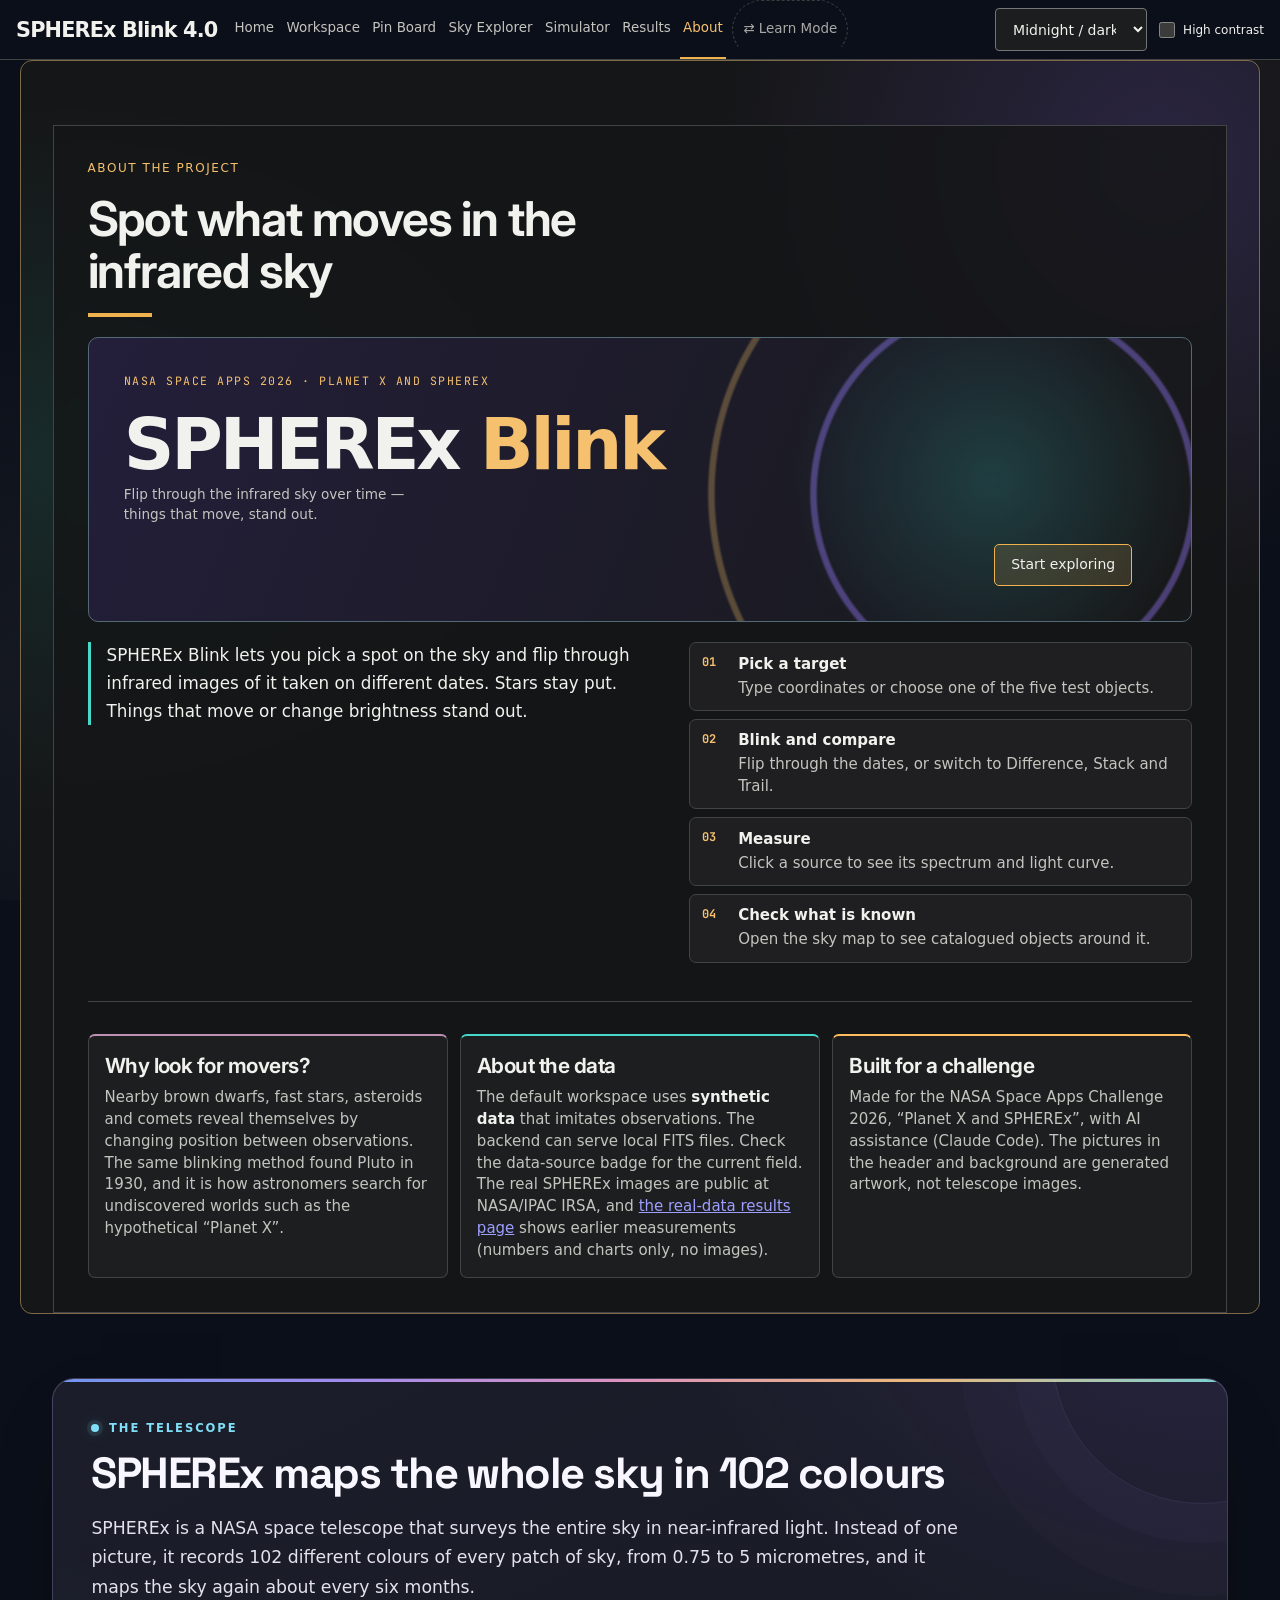
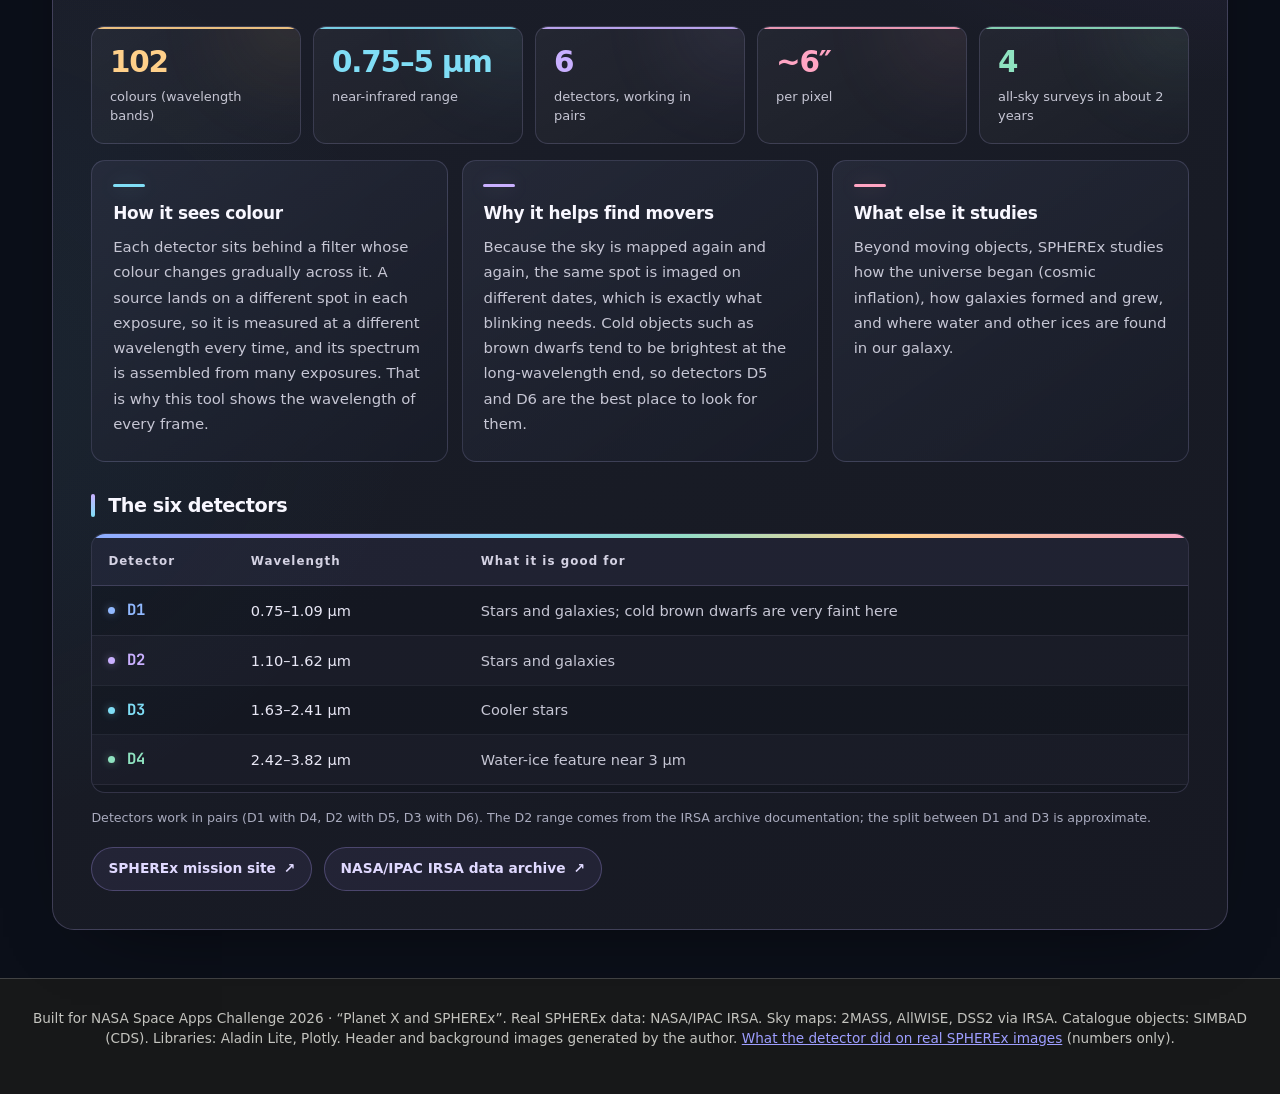
==== frontend/about.html @ 8dda2e31 "feat: move project information to About page" ====
<!doctype html>
<html lang="en" data-theme="midnight">
<head>
  <meta charset="utf-8">
  <meta name="viewport" content="width=device-width, initial-scale=1">
  <meta name="theme-color" content="#0B0F19">
  <title>About · SPHEREx Blink</title>
  <meta name="description" content="About SPHEREx Blink, the NASA Space Apps Challenge project, and the SPHEREx infrared telescope.">
  <script>try{var t=new URLSearchParams(location.search).get("theme")||localStorage.getItem("spherex-blink-theme");if(/^(midnight|nebula|deep-space|observatory|light|classic)$/.test(t))document.documentElement.dataset.theme=t}catch(e){}</script>
  <link rel="preconnect" href="https://fonts.googleapis.com">
  <link rel="preconnect" href="https://fonts.gstatic.com" crossorigin>
  <link href="https://fonts.googleapis.com/css2?family=Inter:wght@400;500;600;700&family=JetBrains+Mono:wght@400;500&family=Oswald:wght@500;700&family=Space+Grotesk:wght@500;700&display=swap" rel="stylesheet">
  <link rel="stylesheet" href="css/styles.css?v=22">
  <link rel="stylesheet" href="css/instrument.css?v=3">
  <link rel="stylesheet" href="css/contact-sheet.css?v=25">
  <link rel="stylesheet" href="css/telescope-redesign.css?v=1">
</head>
<body>
  <a class="skip-link" href="#about">Skip to About</a>
  <div class="sky-bg" aria-hidden="true"></div>
  <header class="site-header" id="top" data-page="about">
    <a class="site-brand" href="overview.html">SPHEREx Blink</a>
    <select id="theme-select" data-default-theme="midnight" aria-label="Colour theme"></select>
  </header>
  <script type="module" src="js/siteHeader.js"></script>
  <main class="about-page" id="about-page">
    <section class="info info-aside" id="about" aria-labelledby="about-title">
      <div class="info-box">
        <p class="info-kicker">About the project</p>
        <h2 id="about-title">Spot what moves in the infrared sky</h2>
        <div class="hero-title">
          <p class="hero-eyebrow">NASA Space Apps 2026 &middot; Planet X and SPHEREx</p>
          <p class="project-name"><span>SPHEREx</span><span>Blink</span></p>
          <p class="hero-tag">Flip through the infrared sky over time &mdash; things that move, stand out.</p>
          <a class="hero-cta" href="index.html#workspace">Start exploring</a>
        </div>
        <a class="hero-scroll" href="index.html#workspace" aria-label="Scroll down to the workspace">
          <svg viewBox="0 0 120 120" aria-hidden="true" focusable="false">
            <circle class="ring" cx="60" cy="60" r="54" fill="none" stroke="currentColor" stroke-width="2" stroke-dasharray="2 4.2"/>
            <path d="M60 34v50M42 68l18 18 18-18" fill="none" stroke="currentColor" stroke-width="3" stroke-linecap="round" stroke-linejoin="round"/>
          </svg>
        </a>
        <p class="hero-credit">Illustration, not SPHEREx data</p>
        <div class="info-top">
          <p class="info-lead">SPHEREx Blink lets you pick a spot on the sky and flip through infrared images of it taken on different dates. Stars stay put. Things that move or change brightness stand out.</p>
          <ol class="steps">
            <li><b>Pick a target</b>Type coordinates or choose one of the five test objects.</li>
            <li><b>Blink and compare</b>Flip through the dates, or switch to Difference, Stack and Trail.</li>
            <li><b>Measure</b>Click a source to see its spectrum and light curve.</li>
            <li><b>Check what is known</b>Open the sky map to see catalogued objects around it.</li>
          </ol>
        </div>
        <div class="info-cols">
          <div>
            <h3>Why look for movers?</h3>
            <p>Nearby brown dwarfs, fast stars, asteroids and comets reveal themselves by changing position between observations. The same blinking method found Pluto in 1930, and it is how astronomers search for undiscovered worlds such as the hypothetical &ldquo;Planet X&rdquo;.</p>
          </div>
          <div>
            <h3>About the data</h3>
            <p>The default workspace uses <strong>synthetic data</strong> that imitates observations. The backend can serve local FITS files. Check the data-source badge for the current field. The real SPHEREx images are public at NASA/IPAC IRSA, and <a href="results.html">the real-data results page</a> shows earlier measurements (numbers and charts only, no images).</p>
          </div>
          <div>
            <h3>Built for a challenge</h3>
            <p>Made for the NASA Space Apps Challenge 2026, &ldquo;Planet X and SPHEREx&rdquo;, with AI assistance (Claude Code). The pictures in the header and background are generated artwork, not telescope images.</p>
          </div>
        </div>
      </div>
    </section>
    <section class="info" id="telescope" aria-labelledby="telescope-title">
    <div class="info-box">
      <p class="info-kicker">The telescope</p>
      <h2 id="telescope-title">SPHEREx maps the whole sky in 102 colours</h2>
      <p class="info-lead">SPHEREx is a NASA space telescope that surveys the entire sky in near-infrared light. Instead of one picture, it records 102 different colours of every patch of sky, from 0.75 to 5 micrometres, and it maps the sky again about every six months.</p>
      <ul class="stats" aria-label="SPHEREx key numbers">
        <li><b>102</b><span>colours (wavelength bands)</span></li>
        <li><b>0.75&ndash;5 &micro;m</b><span>near-infrared range</span></li>
        <li><b>6</b><span>detectors, working in pairs</span></li>
        <li><b>~6&Prime;</b><span>per pixel</span></li>
        <li><b>4</b><span>all-sky surveys in about 2 years</span></li>
      </ul>
      <div class="info-cols">
        <div>
          <h3>How it sees colour</h3>
          <p>Each detector sits behind a filter whose colour changes gradually across it. A source lands on a different spot in each exposure, so it is measured at a different wavelength every time, and its spectrum is assembled from many exposures. That is why this tool shows the wavelength of every frame.</p>
        </div>
        <div>
          <h3>Why it helps find movers</h3>
          <p>Because the sky is mapped again and again, the same spot is imaged on different dates, which is exactly what blinking needs. Cold objects such as brown dwarfs tend to be brightest at the long-wavelength end, so detectors D5 and D6 are the best place to look for them.</p>
        </div>
        <div>
          <h3>What else it studies</h3>
          <p>Beyond moving objects, SPHEREx studies how the universe began (cosmic inflation), how galaxies formed and grew, and where water and other ices are found in our galaxy.</p>
        </div>
      </div>
      <h3 style="margin-top:1.6rem">The six detectors</h3>
      <div class="table-scroll"><table class="det-table">
        <thead><tr><th scope="col">Detector</th><th scope="col">Wavelength</th><th scope="col">What it is good for</th></tr></thead>
        <tbody>
          <tr><td>D1</td><td>0.75&ndash;1.09 &micro;m</td><td>Stars and galaxies; cold brown dwarfs are very faint here</td></tr>
          <tr><td>D2</td><td>1.10&ndash;1.62 &micro;m</td><td>Stars and galaxies</td></tr>
          <tr><td>D3</td><td>1.63&ndash;2.41 &micro;m</td><td>Cooler stars</td></tr>
          <tr><td>D4</td><td>2.42&ndash;3.82 &micro;m</td><td>Water-ice feature near 3 &micro;m</td></tr>
          <tr><td>D5</td><td>3.83&ndash;4.41 &micro;m</td><td>Cold brown dwarfs; CO<sub>2</sub> ice near 4.3 &micro;m</td></tr>
          <tr><td>D6</td><td>4.42&ndash;5.00 &micro;m</td><td>Cold brown dwarfs; CO ice near 4.7 &micro;m</td></tr>
        </tbody>
      </table></div>
      <p class="info-note">Detectors work in pairs (D1 with D4, D2 with D5, D3 with D6). The D2 range comes from the IRSA archive documentation; the split between D1 and D3 is approximate.</p>
      <div class="info-links">
        <a href="https://spherex.caltech.edu/" target="_blank" rel="noopener">SPHEREx mission site</a>
        <a href="https://irsa.ipac.caltech.edu/" target="_blank" rel="noopener">NASA/IPAC IRSA data archive</a>
      </div>
    </div>
  </section>
  </main>
  <footer class="site-footer">
    <p>Built for NASA Space Apps Challenge 2026 · “Planet X and SPHEREx”. Real SPHEREx data: NASA/IPAC IRSA. Sky maps: 2MASS, AllWISE, DSS2 via IRSA. Catalogue objects: SIMBAD (CDS). Libraries: Aladin Lite, Plotly. Header and background images generated by the author. <a href="results.html">What the detector did on real SPHEREx images</a> (numbers only).</p>
  </footer>
  <script type="module" src="js/features/highContrast.js"></script>
</body>
</html>
---- frontend/css/styles.css ----
/* =========================================================
   SPHEREx Blink – styles
   Structure:
   1. Design tokens (CSS variables)   4. Panels & form
   2. Base / reset                    5. Player
   3. Header, layout, footer          6. Utilities, responsive, motion
   ========================================================= */

/* ---------- 1. Design tokens ---------- */
/* Semantic tokens: components use these names only, never a colour. The block below is the CLASSIC theme (the original teal and
   orange look); [data-theme="..."] blocks after it override the same names. js/features/theme.js sets data-theme on <html>.
   Tokens ending in -rgb are space-separated channels, for rgb(var(--x-rgb) / alpha). scratch/test_theme.mjs checks the contrast of
   every text/surface pair of every theme (WCAG 2.x, 4.5:1 for text). */
:root {
  color-scheme: light;
  --bg: #FCFAF5; --bg-2: #F2EEE5; --surface: #FFFFFF; --raised: #F6F0E8; --field: #FFFFFF;
  --border: #D8D0C3; --control-border: #75706A;
  --text: #1A1917; --text-muted: #514C46; --text-faint: #736D65;
  --accent: #A5482E; --accent-hi: #933A25; --accent-text: #933A25; --accent-rgb: 165 72 46;
  --accent-2: #514C46; --alt-rgb: 81 76 70; --rust: #8E583C; --on-accent: #FFFFFF;
  --warn: #7C4D00; --warn-rgb: 124 77 0; --danger: #A52323; --success: #28633B;
  --bg-rgb: 252 250 245; --surface-rgb: 255 255 255; --text-rgb: 26 25 23;
  --panel-alpha: .86;                        /* panels let a little of the nebula through */
  --veil-top:    .30;                        /* how strongly the page colour covers the nebula picture, top and bottom */
  --veil-bottom: .78;
  --chart-bg:     #0F2027;                   /* the Plotly palette in measure.js was validated against this surface */

  /* Learn mode diagrams use a stable, color-blind-conscious palette across page themes. */
  --learn-night: #111827; --learn-star: #FFF6CD; --learn-mover: #FF9B55;
  --learn-sun: #F4B33D; --learn-mercury: #9A8F80; --learn-venus: #D9985D;
  --learn-earth: #5095BD; --learn-mars: #C65D45; --learn-jupiter: #CAA875;
  --learn-saturn: #D6BA84; --learn-uranus: #78B8C3; --learn-neptune: #497BB0;
  --learn-galaxy: #6753BE; --learn-nebula: #A23B6D; --learn-nebula-warm: #EE8333;
  --learn-success: #20653C; --learn-success-border: #2E7D4B; --learn-success-text: #17482B;
  --learn-success-surface: #EAF5ED; --learn-retry: #A96A24; --learn-retry-text: #573616;
  --learn-retry-surface: #FFF4E5; --learn-notice-border: #A5482E;
  --learn-notice-surface: #FFF2E9; --learn-notice-text: #49291D;
  --learn-teal: #29AAB5; --learn-check: #70D8A2; --learn-check-line: #D9D1ED;
  --learn-spectrum-violet: #6753BE; --learn-spectrum-blue: #4D9DE2;
  --learn-spectrum-green: #39AD78; --learn-spectrum-yellow: #E0C33E;
  --learn-spectrum-orange: #EE8333; --learn-spectrum-red: #D95148;
  --learn-spectrum-deep-violet: #74297E; --learn-spectrum-indigo: #2D316D;
  --learn-galaxy-glow: #F7B96E; --learn-galaxy-arm: #9171C3; --learn-galaxy-dust: #342B58;
  --learn-orbit-night: #101722; --learn-orbit-line: #DCC8FF;
  --learn-orbit-line-rgb: 221 204 255; --learn-outline: #BD9AF3;
  --learn-midnight-notice: #2B2019; --learn-midnight-notice-border: #FF9C6B; --learn-midnight-notice-text: #FFE6D8;
  --learn-midnight-success: #173423; --learn-midnight-success-text: #C9F1D3;
  --learn-midnight-retry: #352817; --learn-midnight-retry-text: #FFE2B0;

  --radius:      16px;
  --radius-sm:   10px;
  --shadow:      0 20px 50px -20px rgb(0 0 0 / .7);
  --display:     "Georgia", "Times New Roman", serif;
  --font-body:   "Inter", system-ui, sans-serif;
  --font-head:   "Georgia", "Times New Roman", serif;
  --font-mono:   "JetBrains Mono", ui-monospace, "SF Mono", Menlo, Consolas, monospace;
  --ease:        cubic-bezier(.2, .8, .2, 1);
}

/* NEBULA: indigo-black ground, orchid / magenta accent, cyan secondary. Also the palette of the dark "islands" (the photo banner, the
   image stage, the charts) inside the light theme: they stay dark so that the images and the validated chart colours keep their ground. */
[data-theme="nebula"] {
  color-scheme: light;
  --bg: #FCFAFF; --bg-2: #F4F0FA; --surface: #FFFFFF; --raised: #F7F3FC; --field: #FFFFFF;
  --border: #D7CFE3; --control-border: #776C88; --text: #1D1728; --text-muted: #51495D; --text-faint: #746B80;
  --accent: #643A94; --accent-hi: #583180; --accent-text: #583180; --accent-rgb: 100 58 148; --accent-2: #51495D; --alt-rgb: 81 73 93; --rust: #7650A1; --on-accent: #FFFFFF;
  --warn: #734B00; --warn-rgb: 115 75 0; --danger: #A3214D; --success: #246442; --bg-rgb: 252 250 255; --surface-rgb: 255 255 255; --text-rgb: 29 23 40;
  --panel-alpha: 1; --veil-top: 1; --veil-bottom: 1; --display: "Instrument Serif", Georgia, serif; --font-head: "Instrument Serif", Georgia, serif;
  --font-mono: "JetBrains Mono", ui-monospace, "SF Mono", Menlo, Consolas, monospace;
}
/* The generated photo is orange and teal; in this theme it is tinted violet so that it belongs to the palette (the veil on top of it is near black, so the filter does not show there) */
[data-theme="nebula"] .hero::after, [data-theme="nebula"] body::before, [data-theme="light"] .hero::after { filter: grayscale(1) sepia(1) hue-rotate(238deg) saturate(2.4) brightness(.95); }
[data-theme="nebula"] .sky-bg { opacity: .9; }

/* DEEP SPACE: blue-black ground, blue / violet / cyan accents (the former default) */
[data-theme="deep-space"] {
  color-scheme: light; --bg: #F8FBFE; --bg-2: #EEF4F9; --surface: #FFFFFF; --raised: #F1F6FA; --field: #FFFFFF;
  --border: #CBD8E4; --control-border: #687B8D; --text: #152434; --text-muted: #485B6D; --text-faint: #6D8091;
  --accent: #1C6096; --accent-hi: #15547F; --accent-text: #15547F; --accent-rgb: 28 96 150; --accent-2: #485B6D; --alt-rgb: 72 91 109; --rust: #3578AB; --on-accent: #FFFFFF;
  --warn: #765000; --warn-rgb: 118 80 0; --danger: #A72C36; --success: #216442; --bg-rgb: 248 251 254; --surface-rgb: 255 255 255; --text-rgb: 21 36 52;
  --panel-alpha: 1; --veil-top: 1; --veil-bottom: 1; --display: "Instrument Serif", Georgia, serif; --font-head: "Instrument Serif", Georgia, serif;
  --font-mono: "JetBrains Mono", ui-monospace, "SF Mono", Menlo, Consolas, monospace;
}

/* OBSERVATORY: softer slate ground */
[data-theme="observatory"] {
  color-scheme: light; --bg: #F8FBF9; --bg-2: #EEF4F0; --surface: #FFFFFF; --raised: #F0F6F2; --field: #FFFFFF;
  --border: #CADAD1; --control-border: #677B70; --text: #15261E; --text-muted: #496056; --text-faint: #6E8378;
  --accent: #216B5A; --accent-hi: #185746; --accent-text: #185746; --accent-rgb: 33 107 90; --accent-2: #496056; --alt-rgb: 73 96 86; --rust: #477F72; --on-accent: #FFFFFF;
  --warn: #755000; --warn-rgb: 117 80 0; --danger: #A52A32; --success: #1F6542; --bg-rgb: 248 251 249; --surface-rgb: 255 255 255; --text-rgb: 21 38 30;
  --panel-alpha: 1; --veil-top: 1; --veil-bottom: 1; --display: "Instrument Serif", Georgia, serif; --font-head: "Instrument Serif", Georgia, serif;
  --font-mono: "JetBrains Mono", ui-monospace, "SF Mono", Menlo, Consolas, monospace;
}

/* LIGHT RESEARCH: white panels on a pale ground; images, banner and charts stay dark */
[data-theme="light"] {
  color-scheme: light;
  --bg: #FBFBF9; --bg-2: #F4F4EF; --surface: #FFFFFF; --raised: #F4F4EF; --field: #FFFFFF;
  --border: #D4D5D0; --control-border: #6F7586; --text: #121316; --text-muted: #525866; --text-faint: #6B7280;
  --accent: #C42A37; --accent-hi: #AD202D; --accent-text: #AD202D; --accent-rgb: 196 42 55; --accent-2: #525866; --alt-rgb: 82 88 102; --rust: #8B4550; --on-accent: #FFFFFF;
  --warn: #7A4C00; --warn-rgb: 122 76 0; --danger: #B3261E; --success: #1D6B38; --bg-rgb: 251 251 249; --surface-rgb: 255 255 255; --text-rgb: 18 19 22;
  --panel-alpha: 1; --veil-top: 1; --veil-bottom: 1; --shadow: none; --display: "Instrument Serif", Georgia, serif; --font-head: "Instrument Serif", Georgia, serif;
  --font-mono: "JetBrains Mono", ui-monospace, "SF Mono", Menlo, Consolas, monospace;
}
[data-theme="light"] .sky-bg { display: none; }                    /* white stars on a pale page would be invisible noise */

[data-theme="light"] :is(.hero, .stage, .chart) { color-scheme: dark; color: var(--text); }

/* MIDNIGHT: one intentionally dark alternative to the Paper palettes. */
[data-theme="midnight"] {
  color-scheme: dark;
  --bg: #0B0F19; --bg-2: #171819; --surface: #151617; --raised: #252627; --field: #1c1d1e;
  --border: #424344; --control-border: #757575; --text: #f1f1ee; --text-muted: #c4c4bf; --text-faint: #aaa9a4;
  --accent: #efb24f; --accent-hi: #ffd18b; --accent-text: #f5c16f; --accent-rgb: 239 178 79; --accent-2: #d1cec8; --alt-rgb: 209 206 200; --rust: #D85C74; --on-accent: #20180b;
  --warn: #FFD17A; --warn-rgb: 255 209 122; --danger: #FF9AA7; --success: #76E0A9; --bg-rgb: 11 15 25; --surface-rgb: 21 22 23; --text-rgb: 241 241 238;
  --panel-alpha: 1; --veil-top: 1; --veil-bottom: 1; --shadow: none; --display: "Georgia", "Times New Roman", serif; --font-head: "Georgia", "Times New Roman", serif;
  --font-mono: "JetBrains Mono", ui-monospace, "SF Mono", Menlo, Consolas, monospace;
}

/* Optional high-contrast setting, shared by Science and Learn modes. */
html[data-contrast="high"] {
  color-scheme: dark;
  --bg: #000000; --bg-2: #000000; --surface: #000000; --raised: #111111; --field: #000000;
  --border: #FFFFFF; --control-border: #FFFFFF; --text: #FFFFFF; --text-muted: #FFFFFF; --text-faint: #FFFFFF;
  --accent: #FFFF00; --accent-hi: #FFFF00; --accent-text: #FFFF00; --accent-rgb: 255 255 0; --on-accent: #000000;
  --bg-rgb: 0 0 0; --surface-rgb: 0 0 0; --text-rgb: 255 255 255;
  --contrast-focus: #FFFF00;
}
html[data-contrast="high"] :focus-visible { outline: 4px solid var(--contrast-focus); outline-offset: 3px; }
html[data-contrast="high"] a { text-decoration: underline; text-underline-offset: .2em; }
.contrast-toggle { display: inline-flex; align-items: center; gap: .35rem; min-height: 2.5rem; color: var(--text); font: .75rem var(--font-body); white-space: nowrap; }
.contrast-toggle input { width: 1rem; height: 1rem; accent-color: var(--accent); }
@media (max-width: 900px) { header:has(.contrast-toggle) { flex-wrap: wrap; } }

/* ---------- 2. Base ---------- */
*, *::before, *::after { box-sizing: border-box; }

html, body { margin: 0; }

body {
  min-height: 100vh;
  font-family: var(--font-body);
  color: var(--text);
  background: radial-gradient(ellipse at 85% 0%, rgb(var(--accent-rgb) / .07) 0%, transparent 55%),
              var(--bg);
  line-height: 1.5;
}

h1, h2, h3 { font-family: var(--font-head); margin: 0; line-height: 1.2; }

.skip-link {
  position: absolute; left: .75rem; top: -4rem; z-index: 10; padding: .6rem 1rem;
  background: var(--accent); color: var(--on-accent); font-weight: 600; text-decoration: none; border-radius: 0 0 var(--radius-sm) var(--radius-sm);
}
.skip-link:focus { top: 0; }

/* Visible focus ring for keyboard users (accessibility) */
:focus-visible { outline: 2px solid var(--accent); outline-offset: 2px; }

kbd {
  font-family: var(--font-body);
  font-size: max(.8em, 12px);
  padding: .1em .45em;
  border: 1px solid var(--border);
  border-bottom-width: 2px;
  border-radius: 6px;
  background: var(--bg-2);
}

/* Decorative twinkling stars: many tiny radial gradients, slowly pulsing */
.sky-bg {
  position: fixed; inset: 0; z-index: -1; pointer-events: none;
  background-image:
    radial-gradient(1px 1px at 10% 20%, #fff8 50%, transparent 51%),
    radial-gradient(1px 1px at 30% 70%, #fff6 50%, transparent 51%),
    radial-gradient(1.5px 1.5px at 55% 30%, #fff9 50%, transparent 51%),
    radial-gradient(1px 1px at 75% 85%, #fff5 50%, transparent 51%),
    radial-gradient(1px 1px at 85% 15%, #fff7 50%, transparent 51%),
    radial-gradient(1.5px 1.5px at 45% 90%, #fff6 50%, transparent 51%),
    radial-gradient(1px 1px at 92% 55%, #fff5 50%, transparent 51%);
  background-size: 400px 400px;
  animation: twinkle 6s ease-in-out infinite alternate;
}
@keyframes twinkle { from { opacity: .45; } to { opacity: 1; } }

/* ---------- 3. Header, layout, footer ---------- */
.brand { display: flex; align-items: center; gap: .9rem; }
.brand h1 { font-size: clamp(1.5rem, 3vw, 2rem); letter-spacing: -.02em; }
.accent { color: var(--accent-hi); }
.tagline { margin: .15rem 0 0; color: var(--text-muted); font-size: .95rem; }

/* Small animated "blinking" logo: two dots that alternate */
.brand-logo {
  position: relative; width: 44px; height: 44px; border-radius: 12px; flex-shrink: 0;
  background: var(--raised);
  border: 1px solid var(--border);
}
.brand-logo::before, .brand-logo::after {
  content: ""; position: absolute; width: 8px; height: 8px; border-radius: 50%;
  background: var(--accent); box-shadow: 0 0 12px var(--accent);
  top: 18px; animation: blink-dot 1.2s steps(1) infinite;
}
.brand-logo::before { left: 11px; }
.brand-logo::after  { left: 25px; animation-delay: .6s; }
@keyframes blink-dot { 0% { opacity: 1; } 50% { opacity: 0; } }

.badge {
  font-size: .8rem; font-weight: 600; padding: .35rem .75rem; border-radius: 999px;
  color: var(--warn); background: rgb(var(--warn-rgb) / .12); border: 1px solid rgb(var(--warn-rgb) / .35);
}
.badge.real { color: var(--success); background: rgb(var(--alt-rgb) / .14); border-color: rgb(var(--alt-rgb) / .4); }

.layout {
  display: grid;
  grid-template-columns: minmax(280px, 360px) minmax(0, 1fr);       /* minmax(0, ...): a wide table or plot inside a panel scrolls, it does not widen the page */
  gap: 1.5rem;
  max-width: 1280px; margin: 0 auto; padding: 1rem 1.5rem 2rem;
}

.site-footer { text-align: center; color: var(--text-muted); font-size: .85rem; padding: 1rem 1.5rem 2rem; }

/* ---------- 4. Panels & form ---------- */
.panel {
  background: var(--surface);
  border: 1px solid var(--border);
  border-radius: var(--radius);
  box-shadow: var(--shadow);
  padding: 1.4rem;
}
.panel h2 { font-size: 1.1rem; margin-bottom: 1rem; color: var(--text); }
.panel h3 { font-size: .95rem; margin-bottom: .6rem; color: var(--text-muted); font-weight: 500; }

.field { display: flex; flex-direction: column; gap: .35rem; margin-bottom: 1rem; }
.field label { font-size: .9rem; font-weight: 500; }
.help { color: var(--text-muted); font-size: .78rem; }
.error-text { color: var(--danger); font-size: .8rem; min-height: 0; }
.error-text:empty { display: none; }

input[type="text"], select {
  width: 100%;
  padding: .7rem .85rem;
  font: inherit; color: var(--text);
  background: var(--field);
  border: 1px solid var(--control-border);
  border-radius: var(--radius-sm);
  transition: border-color .2s var(--ease), box-shadow .2s var(--ease);
}
input[type="text"]:hover, select:hover:not(:disabled) { border-color: rgb(var(--accent-rgb) / .45); }
input[type="text"]:focus, select:focus {
  outline: none; border-color: var(--accent); box-shadow: 0 0 0 3px rgb(var(--accent-rgb) / .25);
}
input[aria-invalid="true"] { border-color: var(--danger); }
select:disabled { opacity: .55; cursor: not-allowed; }

/* Range sliders – custom track & thumb */
input[type="range"] {
  -webkit-appearance: none; appearance: none;
  width: 100%; height: 6px; border-radius: 999px; cursor: pointer;
  background: var(--accent);
  /* the visible track stays 6 px, but the touch/click target is 24 px tall (WCAG 2.5.8) */
  box-sizing: content-box; padding: 9px 0; background-clip: content-box;
}
input[type="range"]:disabled { opacity: .35; cursor: not-allowed; }
input[type="range"]::-webkit-slider-thumb {
  -webkit-appearance: none; width: 18px; height: 18px; border-radius: 50%;
  background: #fff; border: 3px solid var(--accent); box-shadow: 0 0 10px rgb(var(--accent-rgb) / .5);
  transition: transform .15s var(--ease);
}
input[type="range"]::-moz-range-thumb {
  width: 14px; height: 14px; border-radius: 50%;
  background: #fff; border: 3px solid var(--accent);
}
input[type="range"]:hover::-webkit-slider-thumb { transform: scale(1.15); }
.range-scale { display: flex; justify-content: space-between; font-size: .75rem; color: var(--text-muted); }
output { font-weight: 600; color: var(--accent); }

/* Buttons */
.btn {
  display: inline-flex; align-items: center; justify-content: center; gap: .5rem;
  font: inherit; font-weight: 600; cursor: pointer;
  border: 1px solid var(--control-border); border-radius: var(--radius-sm);
  color: var(--text); background: var(--bg-2);
  transition: transform .15s var(--ease), box-shadow .2s var(--ease), background .2s;
}
.btn:hover:not(:disabled) { transform: translateY(-1px); }
.btn:active:not(:disabled) { transform: translateY(0); }
.btn:disabled { opacity: .4; cursor: not-allowed; }

.btn-primary {
  width: 100%; padding: .8rem 1rem; border: none; color: var(--on-accent);
  background: var(--accent);
  box-shadow: 0 8px 24px -8px rgb(var(--accent-rgb) / .35);
}
.btn-primary:hover:not(:disabled) { background: var(--accent-hi); box-shadow: 0 10px 30px -6px rgb(var(--accent-rgb) / .45); }
/* Loading state: spinner before the label (toggled by JS in step 6) */
.btn-primary.is-loading .btn-label::before {
  content: ""; display: inline-block; width: 14px; height: 14px; margin-right: .5rem;
  vertical-align: -2px; border: 2px solid currentColor; border-right-color: transparent;
  border-radius: 50%; animation: spin .7s linear infinite;
}
@keyframes spin { to { transform: rotate(360deg); } }

/* Quick-pick chips */
.quick-picks { margin-top: 1.5rem; }
.chip-list { display: flex; flex-wrap: wrap; gap: .5rem; }
.chip {
  font: inherit; font-size: .85rem; cursor: pointer;
  padding: .45rem .8rem; border-radius: 999px;
  color: var(--text); background: var(--raised); border: 1px solid var(--border);
  transition: border-color .2s, background .2s, transform .15s var(--ease);
}
.chip:hover { border-color: var(--accent); background: rgb(var(--accent-rgb) / .12); transform: translateY(-1px); }
.chip[aria-pressed="true"] { border-color: var(--accent); background: rgb(var(--accent-rgb) / .22); }

/* Hint box */
.hint {
  margin-top: 1.5rem; padding: .9rem 1rem; border-radius: var(--radius-sm);
  background: rgb(var(--alt-rgb) / .07); border: 1px solid rgb(var(--alt-rgb) / .25);
  font-size: .88rem;
}
.hint summary { cursor: pointer; font-weight: 600; color: var(--accent-2); }
.hint ol { margin: .6rem 0 0; padding-left: 1.2rem; color: var(--text-muted); }
.hint li + li { margin-top: .3rem; }
.hint strong { color: var(--text); }

/* ---------- 5. Player ---------- */
.player { display: flex; flex-direction: column; }

.stage {
  position: relative;
  width: 100%; max-width: 640px; margin: 0 auto;
  aspect-ratio: 1 / 1;                  /* cutouts are square */
  border-radius: var(--radius-sm);
  overflow: hidden;
  background: #000;
  border: 1px solid var(--border);
  box-shadow: inset 0 0 60px #04090c;
}
#blink-canvas {
  width: 100%; height: 100%; display: block;
  image-rendering: pixelated;           /* keep SPHEREx pixels sharp when scaled up */
}
/* Small crosshair marks the requested RA/Dec (center of the cutout) */
.crosshair {
  position: absolute; left: 50%; top: 50%; width: 36px; height: 36px;
  transform: translate(-50%, -50%); pointer-events: none; opacity: .55;
  background:
    linear-gradient(var(--accent), var(--accent)) center top    / 1px 10px no-repeat,
    linear-gradient(var(--accent), var(--accent)) center bottom / 1px 10px no-repeat,
    linear-gradient(var(--accent), var(--accent)) left center   / 10px 1px no-repeat,
    linear-gradient(var(--accent), var(--accent)) right center  / 10px 1px no-repeat;
}
/* Overlay for empty / loading / error / "no frames" states */
.stage-overlay {
  position: absolute; inset: 0;
  display: flex; flex-direction: column; align-items: center; justify-content: center;
  text-align: center; padding: 1.5rem;
  background: rgb(4 9 12 / .78);
  transition: opacity .3s var(--ease);
}
.stage-overlay.hidden { opacity: 0; pointer-events: none; }
.stage-overlay.error .overlay-title { color: var(--danger); }
.overlay-title { margin: 0; font-family: var(--font-head); font-size: 1.15rem; }
.overlay-sub { margin: .35rem 0 0; color: var(--text-muted); font-size: .9rem; max-width: 36ch; }
.overlay-progress {
  width: min(220px, 70%); height: 6px; margin-top: .9rem;
  appearance: none; -webkit-appearance: none; border: none; border-radius: 999px;
  background: rgb(var(--text-rgb) / .15); overflow: hidden;
}
.overlay-progress::-webkit-progress-bar { background: transparent; }
.overlay-progress::-webkit-progress-value { background: var(--accent); border-radius: 999px; }
.overlay-progress::-moz-progress-bar { background: var(--accent); border-radius: 999px; }
.btn-retry { margin-top: 1rem; padding: .55rem 1.1rem; }
.btn-retry:hover { border-color: var(--accent); }
[hidden] { display: none !important; }

/* Astra's local, child-friendly explanations are attached beside each Science Mode panel. */
.science-explain { margin:.45rem 0 .8rem; padding:.45rem .65rem; border-left:2px solid var(--accent); background:rgb(var(--accent-rgb)/.045); }
.science-explain-button { min-height:2.35rem; padding:.42rem .7rem; border:1px solid var(--control-border); border-radius:999px; background:var(--surface); color:var(--accent-text); font:600 .75rem var(--font-body); cursor:pointer; }
.science-explain-button:hover,.science-explain-button:focus-visible { border-color:var(--accent); background:var(--raised); }
.science-explain-button:focus-visible { outline:3px solid var(--accent); outline-offset:2px; }
.science-explain-answer { max-width:72ch; margin:.5rem 0 .2rem; color:var(--text-muted); font-size:.84rem; line-height:1.55; }

.shortcuts {
  max-width: 640px; width: 100%; margin: .8rem auto 0;
  font-size: .8rem; color: var(--text-muted); text-align: center;
}
/* Shortcuts make no sense on touch-only devices */
@media (hover: none) and (pointer: coarse) { .shortcuts { display: none; } }

.status {
  max-width: 640px; width: 100%; margin: .7rem auto 0; min-height: 1.2em;
  font-size: .85rem; color: var(--warn); text-align: center;
}
.status:empty { visibility: hidden; }

.player-controls {
  display: grid;
  grid-template-columns: auto 1fr minmax(140px, 200px);
  align-items: center; gap: 1rem;
  max-width: 640px; width: 100%; margin: 1.1rem auto 0;
}
.btn-icon {
  width: 52px; height: 52px; border-radius: 50%; border: none;
  background: var(--accent);
  box-shadow: 0 6px 20px -6px rgb(var(--accent-rgb) / .5);
}
/* Play triangle and pause bars drawn with CSS (no icon font needed) */
.icon-play {
  width: 0; height: 0; margin-left: 4px;
  border-left: 15px solid var(--on-accent);
  border-top: 9px solid transparent; border-bottom: 9px solid transparent;
}
.icon-pause {
  width: 14px; height: 18px;
  border-left: 5px solid var(--on-accent); border-right: 5px solid var(--on-accent);
}
.frame-info {
  display: flex; justify-content: space-between; gap: .5rem;
  margin-top: .45rem; font-size: .85rem; color: var(--text-muted);
  font-variant-numeric: tabular-nums;   /* digits don't jump while playing */
}
#frame-counter { white-space: nowrap; }
#frame-date { color: var(--text); font-weight: 500; text-align: right; }
.speed label { display: block; font-size: .8rem; color: var(--text-muted); margin-bottom: .45rem; }

.meta {
  display: grid; grid-template-columns: repeat(4, 1fr); gap: .75rem;
  max-width: 640px; width: 100%; margin: 1.2rem auto 0;
}
.meta > div {
  padding: .7rem .8rem; border-radius: var(--radius-sm);
  background: var(--field); border: 1px solid var(--border);
}
.meta dt { font-size: .8rem; text-transform: uppercase; letter-spacing: .06em; color: var(--text-muted); }
.meta dd { margin: .2rem 0 0; font-weight: 600; font-variant-numeric: tabular-nums; }

/* ---------- 6. Utilities, responsive, motion ---------- */
.sr-only {
  position: absolute; width: 1px; height: 1px; padding: 0; margin: -1px;
  overflow: hidden; clip: rect(0 0 0 0); white-space: nowrap; border: 0;
}

@media (max-width: 860px) {
  .layout { grid-template-columns: minmax(0, 1fr); }
  .player { order: -1; }                /* on phones, show the image first */
  .meta { grid-template-columns: repeat(2, 1fr); }
}
@media (max-width: 480px) {
  .player-controls { grid-template-columns: auto 1fr; }
  .speed { grid-column: 1 / -1; }
}

/* Respect users who disabled animations in their OS */
@media (prefers-reduced-motion: reduce) {
  *, *::before, *::after { animation: none !important; transition: none !important; }
}

/* =========================================================
   7. Stretch features: view modes, options, tools, overview,
      measurement charts, sky context
   ========================================================= */
.muted { color: var(--text-muted); }
.small { font-size: .8rem; }

/* Segmented control made of native radios (keyboard: arrow keys) */
.mode-switch {
  display: flex; gap: .25rem; margin: 0 auto .4rem; padding: .25rem;
  max-width: 640px; width: 100%;
  border: 1px solid var(--border); border-radius: 999px; background: var(--field);
}
.mode-switch label { flex: 1; position: relative; }
.mode-switch input { position: absolute; opacity: 0; inset: 0; margin: 0; cursor: pointer; }
.mode-switch span {
  display: block; text-align: center; padding: .4rem .5rem; border-radius: 999px;
  font-size: .85rem; font-weight: 600; color: var(--text-muted);
  transition: background .2s, color .2s;
}
.mode-switch input:checked + span {
  color: var(--on-accent); background: var(--accent);
}
.mode-switch input:focus-visible + span { outline: 2px solid var(--accent); outline-offset: 2px; }
.mode-switch input:disabled + span { opacity: .4; }
.mode-help {
  max-width: 640px; width: 100%; margin: 0 auto .7rem; min-height: 2.6em;
  font-size: .82rem; color: var(--text-muted); text-align: center;
}
.mode-help .swatch { display: inline-block; width: .8em; height: .8em; border-radius: 2px; vertical-align: -1px; }

/* Legend of the red flagged pixels */
.flags-legend { margin: .4rem 0 0; font-size: .8rem; color: var(--text-muted); }
.flags-legend .swatch { display: inline-block; width: .8em; height: .8em; border-radius: 2px; vertical-align: -1px; background: rgb(255 40 60); }

/* ?embed=1 (the page inside an <iframe> on another site): only the workspace, no banner, about or footer */
.embed .hero, .embed #about, .embed #telescope, .embed footer { display: none; }
.embed .layout { padding-top: .75rem; }
.embed-note { display: none; }
.embed .embed-note { display: block; margin: 0; padding: .6rem clamp(1rem, 3vw, 2rem) 0; font-size: .8rem; color: var(--text-muted); }

/* Compare mode: image A, the operation, image B */
.compare-controls {
  display: grid; grid-template-columns: 1fr minmax(9.5rem, auto) 1fr; gap: .5rem;
  max-width: 640px; width: 100%; margin: 0 auto .7rem;
}
.compare-controls label { display: grid; gap: .2rem; min-width: 0; font-size: .78rem; color: var(--text-muted); }
.compare-controls select { width: 100%; min-width: 0; text-overflow: ellipsis; }
@media (max-width: 560px) { .compare-controls { grid-template-columns: 1fr; } }

#blink-canvas { cursor: crosshair; }

.player-options, .tools {
  display: flex; flex-wrap: wrap; gap: .5rem 1.2rem; justify-content: center;
  max-width: 640px; width: 100%; margin: .8rem auto 0; font-size: .85rem;
}
.check { display: inline-flex; align-items: center; gap: .45rem; cursor: pointer; color: var(--text-muted); }
.check input { accent-color: var(--accent); width: 16px; height: 16px; }
.check:has(input:disabled) { opacity: .45; cursor: not-allowed; }

/* Zoom buttons, in the corner of the picture. The stage is a dark island in every theme (it takes the Deep Space tokens in the light theme). */
.stage-tools {
  position: absolute; top: .5rem; right: .5rem; z-index: 2;
  display: flex; align-items: center; gap: .3rem;
}
.stage-btn {
  min-width: 32px; height: 32px; padding: 0 .5rem;
  font: 600 1rem/1 var(--font-body); color: var(--text); cursor: pointer;
  background: rgb(var(--bg-rgb) / .78); border: 1px solid var(--control-border); border-radius: 8px;
}
.stage-btn-wide { font-size: .78rem; letter-spacing: .02em; }
.stage-btn:hover:not(:disabled) { border-color: var(--accent); }
.stage-btn:disabled { opacity: .4; cursor: not-allowed; }
.zoom-level {
  min-width: 2.6rem; padding: .2rem .35rem; text-align: center;
  font: 600 .78rem/1.2 var(--font-mono); font-variant-numeric: tabular-nums;
  color: var(--text); background: rgb(var(--bg-rgb) / .78); border-radius: 6px;
}
/* Dragging moves the picture only when it is zoomed in; a click without a drag still measures. On a phone a finger drag on a zoomed picture
   moves it, a drag on a whole picture scrolls the page (touch-action). */
#blink-canvas { touch-action: pan-y; }
#blink-canvas.zoomed { cursor: grab; touch-action: none; }
#blink-canvas.dragging { cursor: grabbing; }

/* What is under the pointer: pixel, sky position, offset from the centre of the field, value. A fixed height so the page does not jump. */
.readout {
  max-width: 640px; width: 100%; margin: .55rem auto 0; min-height: 2.9em;
  display: flex; flex-wrap: wrap; gap: .1rem 1rem; align-content: flex-start;
  font: .78rem/1.45 var(--font-mono); font-variant-numeric: tabular-nums; color: var(--text-muted);
}
.readout .ro:empty { display: none; }
.readout .ro-value { color: var(--text); }
.readout-idle { font-family: var(--font-body); }
.readout.active .readout-idle { display: none; }

/* Candidate explorer: a table you can sort, filter, search and page, and a plot of support against S/N (features/candidateExplorerView.js). The plot sits on the dark chart ground. */
.explorer { margin-top: .8rem; }
.ex-toolbar { display: flex; flex-wrap: wrap; align-items: end; gap: .5rem 1rem; }
.ex-toolbar label { display: grid; gap: .2rem; min-width: 0; font-size: .78rem; color: var(--text-muted); }
.ex-toolbar select, .ex-toolbar input { max-width: 100%; min-width: 0; }
.ex-count { margin: .55rem 0 .3rem; font-size: .82rem; color: var(--text-muted); }
.ex-plot { margin: .3rem 0 .8rem; }
.ex-plotbox { position: relative; height: 240px; padding: 0; overflow: hidden; }
.ex-axisbox { position: absolute; border-left: 1px solid var(--control-border); border-bottom: 1px solid var(--control-border); pointer-events: none; }
.ex-tick { position: absolute; font: .75rem/1 var(--font-mono); font-variant-numeric: tabular-nums; color: var(--text-muted); pointer-events: none; }
.ex-tick-y { left: 0; width: 7.5%; text-align: right; transform: translateY(-50%); }
.ex-tick-x { transform: translateX(-50%); margin-top: .25rem; }
.ex-axislabel { position: absolute; bottom: .1rem; left: 9%; font-size: .75rem; color: var(--text-muted); pointer-events: none; white-space: nowrap; }
.ex-threshold { position: absolute; border-top: 1px dashed var(--accent); pointer-events: none; }
.ex-thresholdlabel { position: absolute; right: 3.5%; transform: translateY(-115%); font-size: .75rem; color: var(--accent-text); pointer-events: none; }
.ex-plotnote { margin-top: .4rem; font-size: .78rem; color: var(--text-muted); }
/* the point is a 24 px button with the mark drawn inside: a diamond is a source nothing explains, a ring a weak one, a circle a known one, a square one not checked, a dashed square a possible artefact */
.ex-dot { position: absolute; width: 24px; height: 24px; padding: 0; margin: 0; transform: translate(-50%, -50%); border: 0; background: transparent; cursor: pointer; }
.ex-dot::after { content: ""; position: absolute; left: 50%; top: 50%; width: 11px; height: 11px; box-sizing: border-box; transform: translate(-50%, -50%); }
.ex-dot.cls-unknown::after { background: var(--accent); transform: translate(-50%, -50%) rotate(45deg); }
.ex-dot.cls-unknown-weak::after { border: 2px solid var(--warn); transform: translate(-50%, -50%) rotate(45deg); }
.ex-dot.cls-unchecked::after { background: var(--warn); }
.ex-dot.cls-artefact::after { border: 2px dashed var(--text-muted); }
.ex-dot.cls-catalogued::after, .ex-dot.cls-catalogued-moving::after, .ex-dot.cls-solar-system::after { border-radius: 50%; background: var(--success); }
.ex-dot.is-off { opacity: .22; }
.ex-dot.is-selected::after { outline: 2px solid var(--text); outline-offset: 3px; }
.explorer .table-scroll { max-height: none; overflow-x: auto; overflow-y: visible; }       /* the table pages instead of scrolling up and down; it still scrolls sideways on a phone */
.ex-table { width: 100%; border-collapse: collapse; font-size: .8rem; }
.ex-table th, .ex-table td { padding: .35rem .5rem; text-align: left; vertical-align: top; border-bottom: 1px solid var(--border); }
.ex-table .num { text-align: right; font-family: var(--font-mono); font-variant-numeric: tabular-nums; white-space: nowrap; }
.ex-table tr.is-selected td { background: rgb(var(--accent-rgb) / .12); }
.ex-sort, .ex-rowbtn { padding: .1rem .2rem; font: inherit; color: var(--text); text-align: inherit; cursor: pointer; background: transparent; border: 0; border-radius: 4px; }
.ex-sort { font-size: .75rem; font-weight: 600; letter-spacing: .02em; color: var(--text-muted); white-space: nowrap; }
.ex-sort:hover, .ex-rowbtn:hover { color: var(--accent-hi); }
.ex-empty { padding: 1rem; text-align: center; color: var(--text-muted); }
.ex-pager { display: flex; align-items: center; justify-content: center; gap: .8rem; margin-top: .6rem; }
.ex-pagetext { font-size: .8rem; color: var(--text-muted); }
.discover-views { display: flex; gap: .4rem; margin: .6rem 0 0; }
.discover-views .btn[aria-pressed="true"] { border-color: var(--accent); background: rgb(var(--accent-rgb) / .14); }

/* "How this search was run": input, settings, algorithm version, time (features/provenance.js). Closed by default: a line for people who want to reproduce or doubt a result. */
.provenance { margin: .6rem 0 0; padding: .45rem .7rem; border: 1px solid var(--border); border-radius: var(--radius-sm); font-size: .82rem; color: var(--text-muted); }
.provenance summary { cursor: pointer; color: var(--text); font-weight: 600; }
.provenance p { margin: .5rem 0 0; font-family: var(--font-mono); font-size: .76rem; line-height: 1.5; overflow-wrap: anywhere; font-variant-numeric: tabular-nums; }

/* Timeline: one button per image. Time order across (not to scale), wavelength up; a pass is a group; the filter greys out what it leaves out. */
.timeline { max-width: 640px; width: 100%; margin: 1rem auto 0; padding: .6rem .8rem .8rem; border: 1px solid var(--border); border-radius: var(--radius-sm); }
.tl-head { display: flex; flex-wrap: wrap; align-items: baseline; justify-content: space-between; gap: .2rem .8rem; }
.tl-head h3 { margin: 0; font-size: .78rem; font-weight: 600; letter-spacing: .04em; text-transform: uppercase; color: var(--text-muted); }
.tl-summary { margin: 0; font: .78rem/1.4 var(--font-mono); font-variant-numeric: tabular-nums; color: var(--text-muted); }
.tl-plot { padding: .7rem .4rem 0 4.6rem; }
.tl-field { position: relative; height: 150px; border-left: 1px solid var(--control-border); border-bottom: 1px solid var(--control-border); }
.tl-points { position: absolute; inset: 12px; }
.tl-band { position: absolute; left: 0; right: 0; background: rgb(var(--accent-rgb) / .12); border-block: 1px dashed var(--accent); pointer-events: none; }
.tl-axis { position: absolute; right: calc(100% + .45rem); font: .75rem/1 var(--font-mono); font-variant-numeric: tabular-nums; color: var(--text-muted); white-space: nowrap; }
.tl-axis-hi { top: 0; }
.tl-axis-lo { bottom: 0; }
/* the button is 24 px (a comfortable target); the dot drawn in it is smaller */
.tl-dot { position: absolute; width: 24px; height: 24px; padding: 0; margin: 0; transform: translate(-50%, 50%); border: 0; background: transparent; cursor: pointer; }
.tl-dot::after { content: ""; position: absolute; left: 50%; top: 50%; width: 12px; height: 12px; box-sizing: border-box; transform: translate(-50%, -50%); border-radius: 50%; border: 2px solid var(--accent); background: var(--accent); }
.tl-dot.has-flags::after { border-radius: 2px; transform: translate(-50%, -50%) rotate(45deg); }
.tl-dot.is-off::after { background: transparent; border-color: var(--text-faint); }
.tl-dot.is-current::after { outline: 2px solid var(--text); outline-offset: 3px; }
.tl-dot:hover::after { border-color: var(--text); }
.tl-passes { position: relative; height: 2rem; margin-top: .45rem; }
.tl-pass {
  position: absolute; top: 0; height: 100%; min-width: 24px; padding: 0 .15rem; overflow: hidden; white-space: nowrap; text-overflow: ellipsis;      /* min-width: a target of at least 24 px (WCAG 2.2, 2.5.8) even for a pass of two images on a narrow screen */
  font: 600 .75rem/1 var(--font-body); cursor: pointer; color: var(--text-muted); background: transparent;
  border: 1px solid var(--control-border); border-radius: 6px;
}
.tl-pass[aria-pressed="true"] { color: var(--text); border-color: var(--accent); background: rgb(var(--accent-rgb) / .12); }
.tl-pass.is-off { border-style: dashed; text-decoration: line-through; }
.tl-pass:hover { border-color: var(--text); }
.tl-filter { display: flex; flex-wrap: wrap; align-items: end; gap: .5rem 1rem; margin-top: .7rem; }
.tl-range { flex: 1 1 11rem; display: grid; gap: .2rem; font-size: .78rem; color: var(--text-muted); }
.tl-range output { font-family: var(--font-mono); font-variant-numeric: tabular-nums; color: var(--text); }
.tl-range input[type="range"] { width: 100%; }
.tl-note { margin: .55rem 0 0; font-size: .8rem; color: var(--text-muted); }
@media (max-width: 560px) { .tl-plot { padding-left: 4.4rem; } .tl-pass-word { display: none; } }

/* Layers: what is drawn over the picture, each with its own switch. The key is drawn in the colour used on the canvas, on a dark chip
   (the colours were chosen for the dark picture, not for the page). */
.layers { max-width: 640px; width: 100%; margin: .8rem auto 0; padding: .5rem .8rem .7rem; border: 1px solid var(--border); border-radius: var(--radius-sm); }
.layers legend { padding: 0 .4rem; font-size: .78rem; font-weight: 600; letter-spacing: .04em; text-transform: uppercase; color: var(--text-muted); }
.layer-list { list-style: none; margin: 0; padding: 0; display: grid; grid-template-columns: repeat(auto-fill, minmax(15.5rem, 1fr)); gap: .15rem 1.2rem; font-size: .85rem; }
.layer { display: flex; align-items: center; justify-content: space-between; gap: .5rem; min-width: 0; }
.layer .check { min-width: 0; }
.layer-name { min-width: 0; overflow-wrap: anywhere; }
.layer-count { flex: none; min-width: 1.6em; text-align: right; font: .75rem/1 var(--font-mono); font-variant-numeric: tabular-nums; color: var(--text-muted); }
.layer-count:empty { visibility: hidden; }
.layer-key {
  --key: var(--text-muted);
  flex: none; position: relative; width: 20px; height: 20px; border-radius: 5px; background: var(--chart-bg);
}
.layer-key::after { content: ""; position: absolute; left: 50%; top: 50%; width: 10px; height: 10px; transform: translate(-50%, -50%); box-sizing: border-box; }
.layer-key[data-shape="square"]::after  { background: var(--key); border-radius: 2px; }
.layer-key[data-shape="ring"]::after    { border: 2px solid var(--key); border-radius: 50%; }
.layer-key[data-shape="diamond"]::after { border: 2px solid var(--key); transform: translate(-50%, -50%) rotate(45deg) scale(.85); }
.layer-key[data-shape="bar"]::after     { width: 12px; height: 6px; border: 2px solid var(--key); border-top: 0; }
.layer-key[data-shape="cross"]::after   { width: 12px; height: 12px; background: linear-gradient(var(--key), var(--key)) center / 100% 2px no-repeat, linear-gradient(var(--key), var(--key)) center / 2px 100% no-repeat; }
.layer:has(input:disabled) .layer-key { opacity: .5; }
@media (hover: none) and (pointer: coarse) { .stage-btn { min-width: 44px; height: 44px; } }
.tools { gap: .5rem; }
.btn-small { padding: .45rem .9rem; font-size: .82rem; }
.btn-small:hover:not(:disabled) { border-color: var(--accent); }
.btn-small.recording { border-color: var(--danger); color: var(--danger); }

/* Detector overview */
.overview { max-width: 640px; width: 100%; margin: 1.4rem auto 0; }
.overview h3 { font-size: .95rem; margin-bottom: .6rem; }
.overview h3 .muted { font-family: var(--font-body); font-weight: 400; font-size: .8rem; }
.overview-grid { display: grid; grid-template-columns: repeat(auto-fill, minmax(92px, 1fr)); gap: .6rem; }
.overview-item {
  font: inherit; color: var(--text); cursor: pointer; padding: .35rem;
  border: 1px solid var(--border); border-radius: var(--radius-sm); background: var(--field);
  display: flex; flex-direction: column; gap: .3rem; text-align: left;
  transition: border-color .2s, transform .15s var(--ease);
}
.overview-item:hover { border-color: var(--accent); transform: translateY(-1px); }
.overview-item[aria-pressed="true"] { border-color: var(--accent); box-shadow: 0 0 0 1px var(--accent); }
.overview-item canvas { width: 100%; aspect-ratio: 1; image-rendering: pixelated; border-radius: 6px; background: #000; }
.overview-item .ov-name { font-weight: 600; font-size: .82rem; }
.overview-item .ov-sub { font-size: .8rem; color: var(--text-muted); }

/* Second row: full-width panels */
.measure, .context { grid-column: 1 / -1; }
.measure p, .context p { margin: .4rem 0; }
.measure-pos { font-variant-numeric: tabular-nums; font-size: .88rem; }
.charts { display: grid; grid-template-columns: 1fr 1fr; gap: 1rem; margin-top: .6rem; }
.chart { margin: 0; padding: .6rem; border: 1px solid var(--border); border-radius: var(--radius-sm); background: var(--chart-bg); }
.chart figcaption { font-size: .85rem; font-weight: 600; margin: 0 0 .3rem .3rem; }
.chart-box { width: 100%; height: 300px; }
.table-view { margin-top: .6rem; font-size: .85rem; }
.table-view summary { cursor: pointer; color: var(--accent); }
.table-scroll { max-height: 260px; overflow: auto; margin-top: .4rem; }
.table-view table { border-collapse: collapse; width: 100%; font-variant-numeric: tabular-nums; }
.table-view th, .table-view td { padding: .3rem .6rem; border-bottom: 1px solid var(--border); text-align: right; white-space: nowrap; }
.table-view th:first-child, .table-view td:first-child { text-align: left; }
.table-view th { position: sticky; top: 0; background: var(--bg-2); color: var(--text-muted); font-weight: 600; }

.context-controls { display: flex; flex-wrap: wrap; align-items: center; gap: .6rem; margin: .6rem 0; }
.context-controls label { font-size: .9rem; }
.context-controls select { width: auto; min-width: 220px; }
.skymap { position: relative; width: 100%; height: 440px; border-radius: var(--radius-sm); overflow: hidden; border: 1px solid var(--border); }
/* Coordinates of the cursor (or of the map centre) with, in brackets, the country that sky point is straight above (skyGeo.js) */
.sky-readout {
  position: absolute; left: .5rem; bottom: 2.6rem; z-index: 5; max-width: calc(100% - 1rem); pointer-events: none;   /* above Aladin's own zoom / field-of-view control (bottom left) */
  padding: .3rem .6rem; border-radius: 8px; border: 1px solid var(--border);
  background: rgb(var(--bg-rgb) / .86); color: var(--text); font-size: .8rem; line-height: 1.35; font-variant-numeric: tabular-nums;
}
.sky-readout:empty { display: none; }

/* Full-screen map: the frame (controls + map + status line) fills the screen.
   `is-fullscreen` = real Fullscreen API or CSS fallback; `is-fallback` = CSS fallback only (see fullscreen.js). */
.skyframe.is-fullscreen {
  display: flex; flex-direction: column; gap: .5rem; box-sizing: border-box;
  width: 100%; height: 100%; padding: .75rem 1rem; overflow: auto;   /* scrolls only on tiny screens */
  background: var(--bg);
}
.skyframe.is-fullscreen .context-controls { margin: 0; }
.skyframe.is-fullscreen .skymap { flex: 1 1 auto; height: auto; min-height: 14rem; }
.skyframe.is-fullscreen .muted { margin: 0; }
.skyframe.is-fallback { position: fixed; inset: 0; z-index: 1000; height: 100dvh; }
.panel.no-blur { backdrop-filter: none; -webkit-backdrop-filter: none; }
html.fs-locked { overflow: hidden; }

@media (max-width: 860px) {
  .charts { grid-template-columns: 1fr; }
  .skymap { height: 340px; }
}
@media (max-width: 480px) {
  .mode-switch span { font-size: .78rem; padding: .4rem .2rem; }
  .context-controls select { min-width: 0; width: 100%; }
}

/* Predicted-track info line (green = same colour as the overlay ticks) */
.track-info {
  max-width: 640px; width: 100%; margin: .6rem auto 0; font-size: .8rem; text-align: center;
  color: var(--text-muted);
}
.track-info:empty { display: none; }
.track-info::before { content: "◆ "; color: var(--text); }

/* Find movers: button + status, ranked list, details of the selected candidate */
.movers { margin-top: .9rem; padding-top: .8rem; border-top: 1px solid var(--border); }
.movers-head { display: flex; flex-wrap: wrap; align-items: center; gap: .6rem .9rem; }
.movers-head .btn-primary { width: auto; padding: .55rem 1.1rem; }
.movers-status { flex: 1 1 14rem; margin: 0; font-size: .85rem; color: var(--text-muted); }
.movers-all { font-size: .85rem; }
.mover-list { list-style: none; margin: .7rem 0 0; padding: 0; display: grid; gap: .4rem; }
.mover-item {
  display: grid; grid-template-columns: auto 1fr; column-gap: .75rem; align-items: baseline;
  width: 100%; text-align: left; font: inherit; cursor: pointer;
  padding: .55rem .8rem; border-radius: var(--radius-sm);
  color: var(--text); background: var(--raised); border: 1px solid var(--border);
  transition: border-color .2s, background .2s;
}
.mover-item:hover { border-color: var(--accent); background: rgb(var(--accent-rgb) / .12); }
.mover-item[aria-pressed="true"] { border-color: var(--accent); background: rgb(var(--accent-rgb) / .22); }
.mover-rank { grid-row: 1 / span 2; font-family: var(--display); font-weight: 700; font-size: 1.15rem; color: var(--accent-text); }
.mover-main { font-weight: 600; }
.mover-sub { font-size: .8rem; color: var(--text-muted); }
.mover-detail {
  margin-top: .6rem; padding: .7rem .8rem; font-size: .85rem;
  border-left: 3px solid var(--accent); border-radius: 0 var(--radius-sm) var(--radius-sm) 0;
  background: rgb(var(--accent-rgb) / .08);
}
.mover-detail p { margin: 0 0 .55rem; }
.mover-detail .btn + .btn { margin-left: .4rem; }
.mover-export { margin-top: .6rem; display: flex; flex-wrap: wrap; gap: .5rem; }
summary { padding-block: .4rem; cursor: pointer; }          /* a 21 px tall summary is a small target */

/* Find everything: every source in the images, its class, and the dossier of the one you open (js/features/discoverPanel.js) */
.discover { margin-top: .9rem; padding-top: .8rem; border-top: 1px solid var(--border); }
.discover-head { display: flex; flex-wrap: wrap; align-items: center; gap: .6rem .9rem; }
.discover-head .btn-primary { width: auto; padding: .55rem 1.1rem; }
.discover-status { flex: 1 1 14rem; margin: 0; font-size: .85rem; color: var(--text-muted); }
.discover-notes { margin: .6rem 0 0; padding: .5rem .8rem .5rem 1.6rem; font-size: .82rem; color: var(--warn); border-left: 3px solid var(--warn); background: rgb(var(--warn-rgb) / .07); border-radius: 0 var(--radius-sm) var(--radius-sm) 0; }
.discover-chips { list-style: none; margin: .7rem 0 0; padding: 0; display: flex; flex-wrap: wrap; gap: .4rem .5rem; }
.discover-chips li { padding: .2rem .65rem; font-size: .82rem; color: var(--text-muted); background: var(--field); border: 1px solid var(--border); border-radius: 99px; }
.discover-chips strong { color: var(--text); font-family: var(--display); font-size: 1rem; }
.discover-controls { display: flex; flex-wrap: wrap; gap: .5rem 1rem; margin-top: .7rem; font-size: .85rem; }
.discover-controls label { flex: 1 1 13rem; min-width: 0; display: flex; align-items: center; gap: .45rem; color: var(--text-muted); }
.discover-controls select { flex: 1 1 auto; width: 100%; min-width: 0; padding-block: .3rem; text-overflow: ellipsis; }
.discover-list { list-style: none; margin: .7rem 0 0; padding: 0; display: grid; gap: .4rem; }
.discover-li { border-left: 3px solid var(--text-muted); border-radius: var(--radius-sm); background: var(--raised); }
.discover-li.cls-unknown { border-left-color: var(--accent); }
.discover-li.cls-unknown-weak { border-left-color: var(--warn); }
.discover-li.cls-artefact { border-left-style: dashed; }
.discover-li.cls-catalogued, .discover-li.cls-catalogued-moving, .discover-li.cls-solar-system { border-left-color: var(--success); }
.discover-item {
  display: grid; gap: .1rem; width: 100%; text-align: left; font: inherit; cursor: pointer;
  padding: .55rem .8rem; border-radius: var(--radius-sm); color: var(--text); background: transparent; border: 1px solid transparent;
  transition: border-color .2s, background .2s;
}
.discover-item:hover, .discover-item[aria-expanded="true"] { border-color: var(--accent); background: rgb(var(--accent-rgb) / .12); }
.discover-badge { font-size: .72rem; letter-spacing: .06em; text-transform: uppercase; color: var(--text-muted); }
.cls-unknown .discover-badge { color: var(--accent-hi); font-weight: 700; }
.cls-unknown-weak .discover-badge { color: var(--warn); }
.discover-main { font-weight: 600; overflow-wrap: anywhere; }
.discover-sub { font-size: .8rem; color: var(--text-muted); overflow-wrap: anywhere; }
.discover-more { padding: .4rem .8rem; font-size: .82rem; color: var(--text-muted); }
.discover-export { margin-top: .6rem; display: flex; flex-wrap: wrap; gap: .5rem; }
.discover-list > li { min-width: 0; }                      /* a grid item would otherwise grow to fit a long catalogue name */
.discover-detail { margin: 0 .5rem .6rem; padding: .7rem .8rem; font-size: .85rem; border-radius: var(--radius-sm); background: rgb(var(--accent-rgb) / .08); overflow-wrap: anywhere; }
.discover-detail h3 { font-size: 1rem; margin-bottom: .4rem; overflow-wrap: anywhere; }
.discover-detail h4 { margin: .8rem 0 .3rem; font-size: .85rem; letter-spacing: .04em; color: var(--text-muted); }
.discover-lead { margin: 0 0 .6rem; }
.discover-stamps { display: flex; flex-wrap: wrap; gap: .5rem; margin: .2rem 0 .3rem; }
.discover-stampnote { margin: 0 0 .8rem; font-size: .74rem; color: var(--text-muted); }
.stamp { margin: 0; width: 76px; text-align: center; }
.stamp-pic { position: relative; width: 76px; height: 76px; border: 1px solid var(--border); background: #000; }
.stamp.seen .stamp-pic { border-color: var(--accent); }
.stamp canvas { display: block; width: 100%; height: 100%; image-rendering: pixelated; }
.stamp-ring { position: absolute; width: 22px; height: 22px; margin: -11px 0 0 -11px; border: 1px dashed var(--accent-hi); border-radius: 50%; pointer-events: none; }
.stamp figcaption { margin-top: .15rem; font-size: .68rem; line-height: 1.2; color: var(--text-muted); }
.discover-facts { margin: 0; display: grid; gap: .35rem; }
.discover-facts div { display: grid; grid-template-columns: 6.5rem 1fr; gap: .6rem; }
.discover-facts dt { color: var(--text-muted); }
.discover-facts dd { margin: 0; overflow-wrap: anywhere; }
.discover-spectrum { margin-top: .6rem; }
.discover-spectrum table { width: 100%; border-collapse: collapse; font-size: .78rem; }
.discover-spectrum th, .discover-spectrum td { padding: .15rem .4rem; text-align: right; border-bottom: 1px solid var(--border); }
.discover-flags, .discover-todo { margin: 0; padding-left: 1.2rem; }
.discover-flags li, .discover-todo li { margin-bottom: .25rem; }
.discover-actions { display: flex; flex-wrap: wrap; gap: .5rem; margin-top: .7rem; }
.discover-honest { margin: .7rem 0 0; font-size: .78rem; color: var(--text-muted); }
@media (max-width: 480px) { .discover-facts div { grid-template-columns: 1fr; gap: 0; } .discover-detail { margin-inline: 0; } }

/* Phones, tablets and projectors with a touch screen: every control at least 44 px high (the usual comfortable touch size) */
@media (pointer: coarse) {
  .btn, .btn-small, .chip, .mover-item, .discover-item, summary { min-height: 44px; }
  .check { min-height: 44px; }
  .check input { width: 22px; height: 22px; }
  input[type="range"] { padding: 18px 0; }                  /* 6 px track inside a 42 px band */
}

/* Guided tour (js/features/tour.js): a spotlight with a huge shadow dims the rest of the page */
.tour-spot {
  position: fixed; z-index: 1000; pointer-events: none;
  border-radius: var(--radius-sm); outline: 2px solid var(--accent);
  box-shadow: 0 0 0 100vmax rgb(5 12 16 / .72);
}
.tour-card {
  position: fixed; z-index: 1001; box-sizing: border-box; width: min(22rem, calc(100vw - 1rem));
  padding: 1rem 1.1rem; border-radius: var(--radius-sm);
  color: var(--text); background: var(--raised); border: 1px solid var(--accent);
  box-shadow: 0 10px 30px rgb(0 0 0 / .5);
}
.tour-count { margin: 0 0 .2rem; font-size: .75rem; letter-spacing: .08em; text-transform: uppercase; color: var(--text-muted); }
.tour-title { margin: 0 0 .4rem; font-size: 1.05rem; }
.tour-text { margin: 0 0 .9rem; font-size: .9rem; line-height: 1.45; }
.tour-actions { display: flex; align-items: center; gap: .5rem; }
.tour-spacer { flex: 1; }
.tour-card .btn-primary { width: auto; }
.tour-card button:focus-visible { outline: 2px solid var(--accent-hi); outline-offset: 2px; }
.mover-colour { color: var(--text-muted); }
.chip-sim { border-style: dashed; }          /* the simulated object: not one of the real test objects */

/* =========================================================
   8. Hero header (photo banner)
   ========================================================= */
.hero {
  --ink: rgb(var(--bg-rgb)); --cta: var(--accent); --cta-hover: var(--accent-hi); --peach: var(--accent-hi);
  position: relative; isolation: isolate; overflow: hidden;
  min-height: clamp(400px, 62vh, 620px);
  display: flex; flex-direction: column; justify-content: space-between;
  background: #0b0d0c;
}
/* Legibility scrim behind the top bar (functional, not decorative) */
.hero::before {
  content: ""; position: absolute; inset: 0 0 auto 0; height: 38%; z-index: -1;
  background: linear-gradient(to bottom, rgb(var(--bg-rgb) / .78), transparent);
}
.hero .badge { background: var(--ink); }
.hero-title {
  align-self: flex-start; width: min(100%, 660px);
  background: var(--ink); color: #fff;
  padding: clamp(1rem, 2.6vw, 2.4rem);
}
.hero-eyebrow {
  margin: 0 0 .8rem; font-size: .75rem; letter-spacing: .2em; text-transform: uppercase; color: var(--peach);
}
.hero h1 {
  font-family: var(--display); font-size: clamp(3.4rem, 10vw, 7.6rem); line-height: .9; letter-spacing: -.01em; font-weight: 700;
}
.hero h1 span { display: block; }
.hero-tag { margin: .9rem 0 0; max-width: 28em; font-size: clamp(1rem, 1.6vw, 1.25rem); color: #fff; }
.hero-cta {
  display: inline-block; margin-top: 1.2rem; padding: .8rem 1.3rem;
  background: var(--cta); color: var(--ink); font-weight: 700; text-decoration: none;
  transition: background .2s var(--ease);
}
.hero-cta:hover { background: var(--cta-hover); }
.hero-credit {
  position: absolute; right: clamp(.8rem, 2vw, 1.5rem); bottom: clamp(.8rem, 2vw, 1.2rem); margin: 0;
  background: var(--ink); color: var(--text-muted); font-size: .75rem; padding: .3rem .6rem;
}
html { scroll-behavior: smooth; }
@media (max-width: 560px) {
  .hero { min-height: 460px; }
  .hero-title { width: 100%; }
  .hero-credit { top: 3.8rem; bottom: auto; }
}
@media (prefers-reduced-motion: reduce) { html { scroll-behavior: auto; } }

/* =========================================================
   9. Photo backgrounds (our own generated nebula, scratch/make_nebula.py)
   ========================================================= */
/* Hero picture: scaled from the left edge so the nebula sits in the right half,
   away from the title block. Scale >= 1 keeps the picture covering the banner. */
.hero::after {
  content: ""; position: absolute; inset: 0; z-index: -2;
  background: url("../img/header-nebula-hd.jpg") center / cover no-repeat;
  transform: scale(1.5); transform-origin: 0% 62%;
}
/* Page background: fixed, darkened in steps so text on it keeps its contrast */
body::before {
  content: ""; position: fixed; inset: 0; z-index: -2; pointer-events: none;
  background:
    linear-gradient(to bottom, rgb(var(--bg-rgb) / var(--veil-top)), rgb(var(--bg-rgb) / var(--veil-bottom))),
    url("../img/bg-nebula.jpg") center / cover no-repeat;
}
/* Panels let a little of the background through */
.panel {
  background: rgb(var(--surface-rgb) / var(--panel-alpha));
  backdrop-filter: blur(8px); -webkit-backdrop-filter: blur(8px);
}
@media (max-width: 560px) {
  .hero::after { transform: scale(1.12); transform-origin: 62% 40%; }
}

/* =========================================================
   10. Hero extras (nav, scroll ring) and info sections
   ========================================================= */
.hero-scroll {
  position: absolute; right: clamp(1rem, 7vw, 6rem); bottom: 4.2rem; width: 104px; height: 104px;
  display: grid; place-items: center; color: var(--accent); text-decoration: none;
}
.hero-scroll:hover { color: var(--accent-hi); }
.hero-scroll svg { width: 100%; height: 100%; }
.hero-scroll .ring { transform-origin: 50% 50%; animation: spin-slow 40s linear infinite; }
@keyframes spin-slow { to { transform: rotate(360deg); } }
@media (prefers-reduced-motion: reduce) { .hero-scroll .ring { animation: none; } }
@media (max-width: 720px) {
  .hero-scroll { display: none; }
  .hero-credit { position: static; align-self: flex-end; margin: .5rem 1rem; }
}

.info { max-width: 1240px; margin: 0 auto; padding: clamp(2rem, 5vw, 4rem) clamp(1rem, 3vw, 2rem) 0; }
.info:last-of-type { padding-bottom: clamp(1.5rem, 4vw, 3rem); }
.info-box {
  background: rgb(var(--surface-rgb) / var(--panel-alpha)); backdrop-filter: blur(8px); -webkit-backdrop-filter: blur(8px);
  border: 1px solid var(--border); padding: clamp(1.2rem, 3vw, 2.6rem);
}
.info-kicker { margin: 0 0 .6rem; font-size: .75rem; letter-spacing: .22em; text-transform: uppercase; color: var(--accent-hi); }
.info h2 {
  margin: 0 0 1rem; font-family: var(--display); font-weight: 700; color: var(--text);
  font-size: clamp(2rem, 5vw, 3.6rem); line-height: 1; letter-spacing: -.005em;
}
.info h2::after { content: ""; display: block; width: 64px; height: 4px; margin-top: 1rem; background: var(--accent); }
.info h3 { margin: 0 0 .5rem; font-family: var(--display); font-weight: 500; font-size: 1.3rem; letter-spacing: .02em; color: var(--text); }
.info p { margin: 0 0 1rem; max-width: 64ch; color: var(--text-muted); }
.info strong { color: var(--text); font-weight: 600; }
.info p.info-lead { color: var(--text); font-size: clamp(1.05rem, 1.6vw, 1.3rem); line-height: 1.55; }
.info-top { display: grid; grid-template-columns: 1.1fr 1fr; gap: clamp(1.2rem, 4vw, 3rem); align-items: start; }
.steps { list-style: none; counter-reset: step; margin: 0; padding: 0; display: grid; gap: 1rem; }
.steps li { counter-increment: step; position: relative; padding-left: 3.4rem; color: var(--text-muted); }
.steps li::before {
  content: counter(step, decimal-leading-zero); position: absolute; left: 0; top: -.25rem;
  font-family: var(--display); font-weight: 700; font-size: 1.9rem; color: var(--accent-hi);
}
.steps b { display: block; color: var(--text); font-weight: 600; }
.info-cols {
  display: grid; grid-template-columns: repeat(auto-fit, minmax(240px, 1fr)); gap: clamp(1rem, 3vw, 2rem);
  margin-top: clamp(1.4rem, 3vw, 2.4rem); padding-top: clamp(1.2rem, 3vw, 2rem); border-top: 1px solid var(--border);
}
.info-cols p { margin-bottom: 0; }
.stats { display: grid; grid-template-columns: repeat(auto-fit, minmax(130px, 1fr)); gap: 1rem; margin: 1.4rem 0 0; padding: 0; list-style: none; }
.stats li { padding-left: .8rem; border-left: 3px solid var(--accent); }
.stats b { display: block; font-family: var(--display); font-weight: 700; font-size: clamp(1.8rem, 3.4vw, 2.6rem); line-height: 1; color: var(--text); }
.stats span { font-size: .82rem; letter-spacing: .04em; color: var(--text-muted); }
.det-table { width: 100%; margin-top: .4rem; border-collapse: collapse; font-size: .92rem; font-variant-numeric: tabular-nums; }
.det-table th, .det-table td { padding: .5rem .7rem; text-align: left; border-bottom: 1px solid var(--border); }
.det-table th { font-weight: 500; font-size: .75rem; letter-spacing: .08em; text-transform: uppercase; color: var(--text-muted); }
.det-table td { color: var(--text); }
.det-table td:first-child { font-family: var(--display); font-weight: 700; color: var(--accent-hi); }
.det-table td:last-child { color: var(--text-muted); }
.info-note { font-size: .8rem !important; margin-top: .6rem !important; }
.info-links { display: flex; flex-wrap: wrap; gap: .8rem; margin-top: 1rem; }
.info-links a { padding: .5rem .9rem; border: 1px solid var(--border); color: var(--text); text-decoration: none; font-weight: 500; }
.info-links a:hover { border-color: var(--accent); color: var(--accent-hi); }
@media (max-width: 860px) { .info-top { grid-template-columns: 1fr; } }

/* =========================================================
   Theme switch and numerals (css tokens: section 1; js/features/theme.js)
   ========================================================= */
.theme-switch { display: inline-flex; align-items: center; }
.theme-switch select { width: auto; min-width: 0; max-width: 100%; padding: .3rem 1.7rem .3rem .7rem; font-size: .8rem; border-radius: 999px; }
/* Numbers that people compare line by line: equal-width digits, and the monospace face in the themes that define one */
.meta dd, .frame-info, .measure-pos, .mover-sub, .discover-sub, .discover-facts dd, .discover-spectrum td, .stamp figcaption,
.discover-chips strong, #measure-table td, .rtable td, .stats b {
  font-variant-numeric: tabular-nums;
}
.meta dd, .measure-pos, .mover-sub, .discover-sub, .discover-facts dd, .discover-spectrum td, .stamp figcaption, #measure-table td, .rtable td {
  font-family: var(--font-mono);
}
.mover-sub, .discover-sub { font-size: .76rem; }
@media (max-width: 560px) {
  .theme-switch select { padding-block: .25rem; font-size: .75rem; }
}

/* ---------- Workspace panels: search | picture | inspector (features/workspace.js, workspaceView.js) ----------
   From 1180 px three columns; from 861 px the search panel beside the picture and the inspector below them; below that one column.
   The two side panels close (a button each, or the keys [ and ]): on a wide screen the closed panel is a thin rail with its heading
   written upright, so the picture takes the room; on a narrow one only its body is hidden. */
.panel-head { display: flex; align-items: flex-start; justify-content: space-between; gap: .6rem; }
.panel-head h2 { min-width: 0; }
.panel-toggle {
  flex: none; display: inline-grid; place-items: center; width: 2rem; height: 2rem; padding: 0;
  border: 1px solid var(--control-border); border-radius: var(--radius-sm); background: transparent; color: var(--text); cursor: pointer;
}
.panel-toggle:hover { border-color: var(--accent); }
.panel-toggle-icon { width: .5rem; height: .5rem; border-left: 2px solid currentColor; border-bottom: 2px solid currentColor; transform: translateX(.12rem) rotate(45deg); }   /* a chevron: points left */
.panel-toggle-right .panel-toggle-icon { transform: translateX(-.12rem) rotate(-135deg); }                                                                       /* points right */
.layout[data-left="closed"] #panel-left-btn .panel-toggle-icon { transform: translateX(-.12rem) rotate(-135deg); }
.layout[data-right="closed"] #panel-right-btn .panel-toggle-icon { transform: translateX(.12rem) rotate(45deg); }
@media (hover: none) and (pointer: coarse) { .panel-toggle { width: 2.75rem; height: 2.75rem; } }

.layout[data-left="closed"] .controls h2, .layout[data-right="closed"] .inspector h2 { margin-bottom: 0; }

.inspector { grid-column: 1 / -1; }
.inspector .panel-body { display: grid; grid-template-columns: repeat(auto-fit, minmax(240px, 1fr)); gap: 1rem 1.5rem; }
.insp-sec { min-width: 0; }
.insp-sec h3 { margin-bottom: .5rem; }
.inspector .meta { grid-template-columns: repeat(2, minmax(0, 1fr)); max-width: none; margin: 0; }
.insp-mark { margin: 0; font-size: .85rem; font-variant-numeric: tabular-nums; font-family: var(--font-mono); overflow-wrap: anywhere; color: var(--text-muted); }
.insp-mark.has-mark { color: var(--text); }
.insp-slot > * + * { margin-top: .6rem; }
.insp-slot .mover-detail, .insp-slot .discover-detail { margin-inline: 0; }

@media (min-width: 1180px) {
  .layout { grid-template-columns: minmax(250px, 320px) minmax(0, 1fr) minmax(280px, 340px); max-width: 1560px; }
  .layout[data-left="closed"] { grid-template-columns: 3.25rem minmax(0, 1fr) minmax(280px, 340px); }
  .layout[data-right="closed"] { grid-template-columns: minmax(250px, 320px) minmax(0, 1fr) 3.25rem; }
  .layout[data-left="closed"][data-right="closed"] { grid-template-columns: 3.25rem minmax(0, 1fr) 3.25rem; }
  .inspector { grid-column: auto; align-self: start; position: sticky; top: 1rem; max-height: calc(100dvh - 2rem); overflow: auto; }
  .inspector .panel-body { display: block; }
  .insp-sec + .insp-sec { margin-top: 1.1rem; }
  .layout[data-left="closed"] .controls, .layout[data-right="closed"] .inspector { padding: .7rem .4rem; overflow: hidden; }
  .layout[data-left="closed"] .controls .panel-head, .layout[data-right="closed"] .inspector .panel-head { flex-direction: column; align-items: center; }
  .layout[data-left="closed"] .controls h2, .layout[data-right="closed"] .inspector h2 { writing-mode: vertical-rl; font-size: .9rem; white-space: nowrap; margin-top: .4rem; }
  .layout[data-right="closed"] .inspector { position: static; max-height: none; }
  /* a closed side panel gives its room to the picture, but never more than the window is high (the picture is square) */
  .layout[data-left="closed"] .stage, .layout[data-right="closed"] .stage { max-width: max(640px, min(780px, calc(100dvh - 9rem))); }
  .layout[data-left="closed"][data-right="closed"] .stage { max-width: max(640px, min(920px, calc(100dvh - 9rem))); }
}

/* ---------- Shared interface pieces: icons, tooltips, dialog, state boxes (features/ui.js, tooltip.js, dialog.js) ---------- */
.icon { display: block; flex: none; }
.btn-ico { display: inline-flex; vertical-align: -3px; margin-right: .4rem; }
.btn-ico:empty { display: none; }

.tooltip {
  position: fixed; z-index: 1100; max-width: min(22rem, calc(100vw - 16px)); padding: .45rem .65rem; border-radius: var(--radius-sm);
  background: var(--raised); color: var(--text); border: 1px solid var(--control-border); box-shadow: var(--shadow);
  font-size: .8rem; line-height: 1.35; pointer-events: none; overflow-wrap: anywhere;
}

.dlg {
  width: min(34rem, calc(100vw - 2rem)); max-height: calc(100dvh - 2rem); padding: 1.2rem 1.4rem; overflow: auto;
  border: 1px solid var(--control-border); border-radius: var(--radius); background: var(--surface); color: var(--text); box-shadow: var(--shadow);
}
.dlg::backdrop { background: rgb(var(--bg-rgb) / .72); }
.dlg-head { display: flex; align-items: center; justify-content: space-between; gap: 1rem; margin-bottom: .8rem; }
.dlg-head h2 { margin: 0; font-size: 1.1rem; }
.keys { width: 100%; border-collapse: collapse; font-size: .9rem; }
.keys th, .keys td { padding: .45rem .5rem; text-align: left; vertical-align: top; border-bottom: 1px solid var(--border); }
.keys th { width: 1%; white-space: nowrap; font-weight: 400; }

.state {
  display: flex; align-items: flex-start; gap: .7rem; padding: .8rem .9rem; text-align: left; color: var(--text);
  border: 1px solid var(--border); border-radius: var(--radius-sm); background: rgb(var(--accent-rgb) / .06);
}
.state-icon { display: inline-flex; margin-top: .1rem; color: var(--text-muted); }
.state-error { border-color: var(--danger); }
.state-error .state-icon { color: var(--danger); }
.state-partial { border-color: var(--warn); }
.state-partial .state-icon { color: var(--warn); }
.state-body { min-width: 0; }
.state-body p { margin: .25rem 0 .5rem; font-size: .85rem; color: var(--text-muted); }
.state-loading .icon { animation: state-spin 1s linear infinite; }
@keyframes state-spin { to { transform: rotate(360deg); } }
@media (prefers-reduced-motion: reduce) { .state-loading .icon { animation: none; } }
.ex-empty { padding: 1rem; }

/* The explainer (features/assistantView.js): sentences with the ids of the measured values they are made of */
.assistant { grid-column: 1 / -1; }
.assistant p { margin: .4rem 0; }
.assistant-buttons { display: flex; flex-wrap: wrap; gap: .5rem; margin: .6rem 0; }
.assistant-out { display: grid; gap: .6rem; max-width: 80ch; margin: .6rem 0; padding-left: 1.2rem; }
.assistant-out li.is-fixed { color: var(--text-muted); font-style: italic; }
.cites { display: inline-flex; flex-wrap: wrap; gap: .25rem; margin-left: .4rem; }
.cite { padding: .2rem .45rem; font: .72rem/1 var(--font-mono); color: var(--accent-text); cursor: pointer; border: 1px solid var(--control-border); border-radius: 999px; background: transparent; }
.cite:hover { border-color: var(--accent); }
.ss-table tr.is-cited th, .ss-table tr.is-cited td { background: rgb(var(--accent-rgb) / .14); }

.ss-table th, .ss-table td { padding: .35rem .6rem; border-bottom: 1px solid var(--border); text-align: left; font-size: .85rem; }
.ss-table .num { text-align: right; font-variant-numeric: tabular-nums; }

/* The sky explorer (features/skyExplorerView.js): the maps sit in .chart boxes, which keep a dark ground and the Deep Space tokens in every theme */
.sky { grid-column: 1 / -1; }
.sky p { margin: .4rem 0; }
.sky-map { max-width: 920px; margin: .6rem auto; }
.sky-svg { display: block; width: 100%; height: auto; cursor: crosshair; }
.sky-outline { fill: none; stroke: var(--text-muted); stroke-width: .012; }
.sky-grid { fill: none; stroke: var(--text-muted); stroke-opacity: .3; stroke-width: .006; }
.sky-ecliptic { fill: none; stroke: var(--warn); stroke-width: .016; stroke-dasharray: .07 .05; }
.sky-galactic { fill: none; stroke: var(--accent-2); stroke-width: .024; stroke-dasharray: .012 .04; stroke-linecap: round; }
.sky-label, .sky-field-label { font-size: .12px; font-family: var(--font-body); }
.sky-label { fill: var(--text-muted); }
.sky-field-label { fill: var(--text); font-weight: 600; }
.sky-field circle { fill: rgb(var(--accent-rgb) / .35); stroke: var(--accent-hi); stroke-width: .014; }
.sky-field.is-selected circle { fill: rgb(var(--accent-rgb) / .85); stroke: var(--text); }
.sky-list { list-style: none; margin: .6rem 0; padding: 0; display: grid; gap: .4rem; grid-template-columns: repeat(auto-fill, minmax(18rem, 1fr)); }
.sky-item { display: grid; grid-template-columns: auto 1fr; column-gap: .7rem; width: 100%; padding: .5rem .7rem; text-align: left; cursor: pointer;
  border: 1px solid var(--control-border); border-radius: var(--radius-sm); background: transparent; color: var(--text); }
.sky-item:hover { border-color: var(--accent); }
.sky-item[aria-pressed="true"] { border-color: var(--accent); box-shadow: 0 0 0 1px var(--accent); }
.sky-item-id { grid-row: 1 / 3; align-self: center; font-weight: 700; color: var(--accent-text); }
.sky-item-main { font-family: var(--font-mono); font-size: .85rem; }
.sky-item-sub { grid-column: 2; font-size: .78rem; color: var(--text-muted); }
.sky-detail h3 { margin-top: 1rem; }
.sky-detail .chart { max-width: 460px; }
.sky-detail .btn, .sky .btn { width: auto; }
.sky-field-svg { display: block; width: 100%; height: auto; }
.fp-poly { fill: rgb(var(--accent-rgb) / .1); stroke: var(--accent-hi); stroke-width: 1.5px; vector-effect: non-scaling-stroke; }
.fp-poly.fp-dash { stroke: var(--accent-2); stroke-dasharray: 6 4; }
.fp-centre { fill: var(--text); }
.survey-chart { max-width: 560px; margin: .6rem auto; }
.survey-svg { display: block; width: 100%; height: auto; }
.survey-poly-far { fill: none; stroke: var(--text-muted); stroke-opacity: .45; stroke-width: 1px; vector-effect: non-scaling-stroke; }
.survey-circle { fill: none; stroke: var(--warn); stroke-width: 1.5px; stroke-dasharray: 6 4; vector-effect: non-scaling-stroke; }

/* Detectors with no images of the field are shown as missing (main.js renderOverview, features/spectral.js), and the style of the spectrum's uncertainty */
.overview-item.is-missing { cursor: default; border-style: dashed; opacity: 1; }
.overview-item.is-missing:hover { border-color: var(--border); transform: none; }
.overview-item .ov-blank { display: block; width: 100%; aspect-ratio: 1; border-radius: 6px; background: repeating-linear-gradient(45deg, transparent 0 6px, rgb(var(--text-rgb) / .08) 6px 7px); border: 1px dashed var(--border); }
.measure-tools { display: grid; gap: .3rem; margin: .4rem 0; }
.chart-style { display: flex; flex-wrap: wrap; align-items: center; gap: .2rem 1.2rem; margin: 0; padding: .3rem .6rem; border: 1px solid var(--border); border-radius: var(--radius-sm); }
.chart-style legend { padding: 0 .3rem; font-size: .78rem; font-weight: 600; letter-spacing: .04em; text-transform: uppercase; color: var(--text-muted); }

/* The Planet X Lab (features/planetLabView.js) */
.lab { grid-column: 1 / -1; }
.lab p { margin: .4rem 0; }
.lab h3 { margin-top: 1.3rem; }
.lab-form { display: flex; flex-wrap: wrap; align-items: flex-end; gap: .6rem 1rem; margin: .6rem 0; }
.lab-form label { display: grid; gap: .25rem; font-size: .85rem; color: var(--text-muted); }
.lab-form input[type="text"] { min-width: 12rem; }
.lab-form .btn { width: auto; }
.lab-progress { width: min(32rem, 100%); }
.lab-models, .lab-map { border-collapse: collapse; font-size: .85rem; }
.lab-models th, .lab-models td, .lab-map th, .lab-map td { padding: .4rem .6rem; border-bottom: 1px solid var(--border); text-align: left; }
.lab-models .num { text-align: right; font-variant-numeric: tabular-nums; }
.lab-models .is-best th, .lab-models .is-best td { color: var(--text); font-weight: 600; }
.lab-verdict { font-weight: 600; }
.lab-distance { padding: .5rem .7rem; border-left: 3px solid var(--border); border-radius: 0 var(--radius-sm) var(--radius-sm) 0; background: rgb(var(--accent-rgb) / .06); }
.lab-constrained { border-left-color: var(--accent); }
.lab-map th { font-weight: 500; color: var(--text-muted); }
.lab-swing { display: block; font-size: .72rem; font-weight: 400; }
.lab-map th.leaves { color: var(--warn); }
.lab-cell { text-align: center; min-width: 6.5rem; background: rgb(var(--accent-rgb) / calc(var(--f, 0) * .4)); }
.lab-cell.is-empty { background: transparent; }
.lab-cell-num { display: block; font-family: var(--font-mono); font-variant-numeric: tabular-nums; color: var(--text); }
.lab-cell-word { display: block; font-size: .72rem; color: var(--text); }
.lab-cell.is-empty .lab-cell-num, .lab-cell.is-empty .lab-cell-word { color: var(--text-muted); }

/* The spectrum sketch in a row of the candidate table (ui.js sparklineSvg) */
.ex-spec { width: 7rem; color: var(--text-muted); }
.spark { display: block; }

/* Opacity and order of the layers (viewerControls.js renderLayerOrder) */
.layer-settings { margin-top: .6rem; padding-top: .5rem; border-top: 1px solid var(--border); }
.layer-settings summary { cursor: pointer; font-size: .82rem; font-weight: 600; color: var(--text-muted); min-height: 1.6rem; }
.layer-settings p { margin: .4rem 0 .6rem; }
.layer-order { list-style: none; margin: 0; padding: 0; display: grid; gap: .35rem; }
.layer-row { display: grid; grid-template-columns: 20px minmax(7rem, 1fr) minmax(5rem, 11rem) 3.2rem auto auto; align-items: center; gap: .5rem; font-size: .85rem; }
.layer-opacity { width: 100%; min-width: 0; }
.layer-pct { font: .75rem/1 var(--font-mono); font-variant-numeric: tabular-nums; text-align: right; color: var(--text-muted); }
.layer-move {
  width: 1.9rem; height: 1.9rem; padding: 0; display: inline-grid; place-items: center; cursor: pointer;
  border: 1px solid var(--control-border); border-radius: var(--radius-sm); background: transparent; color: var(--text);
}
.layer-move:hover:not(:disabled) { border-color: var(--accent); }
.layer-move:disabled { opacity: .35; cursor: default; }
@media (hover: none) and (pointer: coarse) { .layer-move { width: 2.75rem; height: 2.75rem; } }
@media (max-width: 560px) {
  .layer-row { grid-template-columns: 20px 1fr auto auto; }
  .layer-opacity { grid-column: 2 / 4; grid-row: 2; }
  .layer-pct { grid-column: 4; grid-row: 2; }
}

/* ---------- From the other Blink 2.0 line: settings, image display, links to the standalone research pages, the pair of detectors ---------- */
.workspace-settings, .view-settings { margin: .7rem 0; }
.workspace-settings label, .view-settings label { display: flex; align-items: center; gap: .6rem; margin: .5rem 0; }
.workspace-settings select, .view-settings select { width: auto; }
.view-settings input[type="range"] { width: 10rem; }
.research-nav { display: flex; gap: .5rem 1rem; flex-wrap: wrap; }
.research-nav a { color: var(--accent-text); }
.detector-pair { margin: .75rem 0; }
.pair-grid { display: grid; grid-template-columns: repeat(2, minmax(0, 1fr)); gap: .5rem; }
.pair-grid figure { margin: 0; }
.pair-grid img { width: 100%; aspect-ratio: 1; object-fit: contain; background: #000; image-rendering: pixelated; }
.pair-grid figcaption { font-size: .85rem; font-variant-numeric: tabular-nums; }
.observation-select { display: grid; gap: .3rem; margin: .7rem 0; font-size: .88rem; color: var(--text-muted); }
.observation-select select { width: 100%; min-width: 0; }

/* "About the project" sits in the workspace grid, to the right of the text analysis (which is one narrow column and left the row empty). On a narrow screen it is a full-width block under it. */
.layout .info-aside { grid-column: 1 / -1; max-width: none; margin: 0; padding: 0; }
@media (min-width: 861px) { .layout .info-aside { grid-column: 2 / -1; align-self: start; position: sticky; top: 1rem; } }      /* the text analysis beside it is long: About stays in view while it scrolls */
/* Once the text analysis has built its tables it needs the whole row; About then takes the whole row below it */
@media (min-width: 861px) {
  .layout .textan:has(#ta-out:not([hidden])) { grid-column: 1 / -1; }
  .layout .textan:has(#ta-out:not([hidden])) + .info-aside { grid-column: 1 / -1; position: static; }
}

/* Blink 3.0 research interface. The same semantic colours and theme choices remain;
   surfaces, spacing and hierarchy are shared by the workspace and research pages. */
html[data-theme] {
  --radius: 8px;
  --radius-sm: 6px;
  --shadow: none;
  --display: "Inter", system-ui, sans-serif;
  --font-head: "Inter", system-ui, sans-serif;
}
body { background: var(--bg); }
body::before, .sky-bg { display: none; }
h1, h2, h3 { letter-spacing: -.015em; }
.panel {
  background: var(--surface);
  border-color: var(--border);
  box-shadow: none;
  backdrop-filter: none;
  -webkit-backdrop-filter: none;
}
.layout { gap: .75rem; padding-top: .75rem; }
.panel h2 { font-size: 1rem; }
.panel h3 { font-size: .9rem; font-weight: 600; color: var(--text); }
.btn:hover:not(:disabled), .chip:hover, .overview-item:hover { transform: none; }
.btn-primary, .btn-primary:hover:not(:disabled) { box-shadow: none; }
.brand-logo::before, .brand-logo::after { animation: none; box-shadow: none; }
.brand-logo::after { opacity: .4; }
.badge {
  border-radius: var(--radius-sm);
  font-size: .75rem;
  letter-spacing: .025em;
  text-transform: uppercase;
}
.chip, .discover-chips li { border-radius: var(--radius-sm); }
.hint, .mover-detail, .discover-detail, .rnotice, .rcaveat { box-shadow: none; }

/* Keep the complete introduction and navigation, with the workspace visible at once. */
.hero, [data-theme="light"] .hero {
  min-height: 0;
  background: var(--surface);
  color: var(--text);
  color-scheme: inherit;
  border-bottom: 1px solid var(--border);
}
[data-theme="light"] .hero {
  --surface: #FFFFFF;
  --raised: #F1F5FA;
  --border: #DCE3EC;
  --control-border: #77869C;
  --text: #172033;
  --text-muted: #56657C;
  --accent-text: #1D4ED8;
  --warn: #9A4A06;
}
.hero::before, .hero::after { display: none; }
.hero .brand-logo { width: 30px; height: 30px; border-radius: 5px; }
.hero .brand-logo::before, .hero .brand-logo::after { top: 10px; width: 6px; height: 6px; }
.hero .brand-logo::before { left: 7px; }
.hero .brand-logo::after { left: 17px; }
.hero .badge { background: var(--raised); }
.hero .theme-switch select { color: var(--text); background: var(--surface); border-radius: var(--radius-sm); }
.hero-title {
  align-self: stretch;
  width: auto;
  max-width: 1560px;
  margin: 0 auto;
  padding: .55rem clamp(1rem, 2vw, 1.5rem) .75rem;
  display: flex;
  align-items: baseline;
  gap: .35rem 1rem;
  flex-wrap: wrap;
  background: transparent;
  color: var(--text);
  border-top: 1px solid var(--border);
}
.hero-eyebrow { margin: 0; color: var(--text-muted); letter-spacing: .055em; font-size: .7rem; }
.hero h1 { font: 700 clamp(1.05rem, 2vw, 1.35rem)/1.2 var(--font-body); letter-spacing: -.03em; }
.hero h1 span { display: inline; }
.hero h1 span + span::before { content: " "; }
.hero-tag { margin: 0; max-width: none; color: var(--text-muted); font-size: .85rem; }
.hero-cta { margin: 0 0 0 auto; padding: .35rem .65rem; border: 1px solid var(--control-border); border-radius: var(--radius-sm); background: transparent; color: var(--accent-text); font-size: .82rem; }
.hero-cta:hover { background: var(--raised); }
.hero-credit, .hero-scroll { display: none; }
.research-nav { display: grid; gap: 0; margin: .45rem 0 .8rem; border-block: 1px solid var(--border); }
.research-nav a {
  display: block;
  padding: .45rem .15rem;
  color: var(--text-muted);
  text-decoration: none;
  font-size: .85rem;
  border-bottom: 1px solid var(--border);
}
.research-nav a:last-child { border-bottom: 0; }
.research-nav a:hover, .research-nav a:focus-visible { color: var(--accent-text); background: var(--raised); }
@media (max-width: 720px) {
  .hero-title { gap: .3rem .8rem; }
  .hero-cta { margin-left: 0; }
}
@media (max-width: 860px) {
  .layout { grid-template-columns: minmax(0, 1fr); }
  .layout > *, .panel, .table-scroll, .layers { min-width: 0; }
  .layer-list { grid-template-columns: minmax(0, 1fr); }
}

/* ---------- Paper presentation: shared by every named palette ---------- */
html[data-theme] body::before, html[data-theme] .sky-bg { display: none; }
html[data-theme] .panel { box-shadow: none; border-radius: 2px; backdrop-filter: none; -webkit-backdrop-filter: none; }
html[data-theme] .btn:hover:not(:disabled) { background: var(--raised); transform: none; }
html[data-theme] :focus-visible { outline: 2px solid var(--accent); outline-offset: 3px; }
html[data-theme] :is(input, select, textarea):focus { outline: 2px solid var(--accent); outline-offset: 1px; box-shadow: none; }
html[data-theme] .hero { background: var(--bg); border-bottom: 1px solid var(--border); }
html[data-theme] .hero::before { display: none; }
html[data-theme] .hero-title { background: transparent; color: var(--text); }
html[data-theme] .hero h1 { font-family: var(--font-head); font-size: clamp(2.8rem, 6vw, 5.6rem); font-weight: 400; text-transform: none; color: var(--text); }
html[data-theme] .hero h1 span { display: inline; }
html[data-theme] .hero h1 span + span::before { content: " "; }
html[data-theme] .hero-tag, html[data-theme] .hero-eyebrow { color: var(--text-muted); }
html[data-theme] .hero-eyebrow, html[data-theme] .workspace-kicker, html[data-theme] .atlas-kicker { color: var(--accent-text); font-family: var(--font-mono); font-size: .72rem; letter-spacing: .13em; text-transform: uppercase; }
html[data-theme] .hero-cta { background: var(--text); border-color: var(--text); color: #fff; }
html[data-theme] .hero-cta:hover { background: var(--accent); }
html[data-theme] .stage, html[data-theme] .chart { color-scheme: dark; --bg: #0B0F19; --bg-2: #101724; --surface: #141D2B; --raised: #1E2A3A; --field: #0B0F19; --border: #536070; --control-border: #8D9AAD; --text: #F6F7F9; --text-muted: #CDD4DF; --text-faint: #9CA8B7; --accent: #F4F6F8; --accent-hi: #F4F6F8; --accent-text: #F4F6F8; --accent-rgb: 244 246 248; --accent-2: #CDD4DF; --alt-rgb: 205 212 223; --warn: #F5C451; --warn-rgb: 245 196 81; --danger: #FF9A9A; --success: #68D4A0; --bg-rgb: 11 15 25; --surface-rgb: 20 29 43; --text-rgb: 246 247 249; }
html[data-theme] .site-footer { border-top: 1px solid var(--border); background: var(--bg-2); }

/* ---------- Cosmic Missions and the Discovery Pin Board (features/missionsPinView.js) ---------- */
.mission-card { border: 1px solid var(--border); border-radius: var(--radius-sm); background: var(--raised); padding: 14px 16px; margin: 10px 0; }
.mission-card h3 { margin: 2px 0 8px; font-family: var(--font-head); }
.mission-feedback { border-left: 3px solid var(--success); padding-left: 10px; }
.mission-actions { display: flex; flex-wrap: wrap; gap: 8px; }
#mission-progress-bar { vertical-align: middle; accent-color: var(--accent); }
.pb-head { display: flex; flex-wrap: wrap; justify-content: space-between; align-items: flex-end; gap: 10px; }
.pb-head h2 { margin: 0; }
.pb-kicker { margin: 0; font-size: .72rem; letter-spacing: .08em; text-transform: uppercase; color: var(--accent-text); }
.pb-stats { display: flex; gap: 8px; }
.pb-stat { padding: 4px 10px; border-radius: 999px; border: 1px solid var(--border); background: var(--raised); font-size: .85rem; }
.pb-toolbar { display: flex; flex-wrap: wrap; justify-content: space-between; gap: 8px; margin: 10px 0; }
.pb-toggle { display: inline-flex; border: 1px solid var(--border); border-radius: 999px; padding: 3px; background: var(--raised); }
.pb-view { border: 0; background: none; color: var(--text-muted); padding: 5px 12px; border-radius: 999px; cursor: pointer; font: inherit; font-size: .85rem; }
.pb-view[aria-pressed="true"] { background: var(--accent); color: var(--on-accent, #fff); }
.pb-map-wrap { position: relative; }
.pin-map { width: 100%; height: auto; display: block; border-radius: var(--radius-sm); border: 1px solid var(--border); background: var(--chart-bg); }
.pb-sky-in { stop-color: #16243a; } .pb-sky-out { stop-color: var(--chart-bg); }
.pb-glow-in { stop-color: rgb(var(--accent-rgb)); stop-opacity: .55; } .pb-glow-out { stop-color: rgb(var(--accent-rgb)); stop-opacity: 0; }
.pb-star { fill: #fff; }
.pb-grid { stroke: #ffffff1f; stroke-width: .6; }
.pb-equator { stroke: #ffffff59; stroke-width: .8; stroke-dasharray: 4 4; }
.pb-ecliptic { fill: none; stroke: #f2c14e; stroke-opacity: .7; stroke-width: 1.2; stroke-dasharray: 2 5; }
.pb-label { fill: #ffffffb0; font: 10px var(--font-mono); }
.pb-compass { fill: #ffffffd9; font-weight: 700; }
.pb-here circle { fill: none; stroke: #7fd6ff; stroke-width: 1.5; } .pb-here path { stroke: #7fd6ff; stroke-width: 1.5; }
.pb-here-label { fill: #7fd6ff; }
.pb-fieldbox { fill: #7fd6ff0f; stroke: #7fd6ff; stroke-width: 1.2; stroke-dasharray: 6 4; }
.pin-marker { cursor: pointer; outline: none; }
.pb-drop { fill: var(--accent); stroke: #fff; stroke-width: 1.4; transition: transform .2s var(--ease); }
.pb-initials { fill: #fff; font: 700 7.5px var(--font-body); pointer-events: none; }
.pb-pulse { fill: none; stroke: rgb(var(--accent-rgb)); stroke-width: 1.5; transform-origin: center; animation: pb-pulse 2s ease-out infinite; }
.pin-marker.is-synthetic .pb-drop { fill: #6f7a8a; stroke-dasharray: 2 1.5; }
.pin-marker.is-synthetic .pb-pulse { stroke: #9aa5b5; }
.pin-marker:hover .pb-drop, .pin-marker:focus-visible .pb-drop, .pin-marker.is-open .pb-drop { transform: scale(1.25); stroke: #f2c14e; }
@keyframes pb-pulse { from { r: 4; opacity: .9; } to { r: 22; opacity: 0; } }
@media (prefers-reduced-motion: reduce) { .pb-pulse { animation: none; } }
.pb-popup { position: absolute; z-index: 5; width: min(320px, calc(100% - 16px)); padding: 12px; border-radius: var(--radius-sm); background: var(--surface); color: var(--text);
  border: 1px solid rgb(var(--accent-rgb) / .6); box-shadow: var(--shadow); font-size: .88rem; }
.pb-close { position: absolute; top: 6px; right: 8px; border: 0; background: none; color: var(--text-muted); font-size: 1.2rem; cursor: pointer; }
.pb-legend { display: flex; flex-wrap: wrap; align-items: center; gap: 4px 10px; color: var(--text-muted); margin: 8px 0; }
.pb-key { display: inline-block; width: 12px; height: 12px; border-radius: 50%; vertical-align: middle; }
.pb-key-real { background: var(--accent); } .pb-key-syn { background: #6f7a8a; } .pb-key-here { border: 2px solid #7fd6ff; } .pb-key-ecl { border-radius: 0; height: 2px; background: #f2c14e; }
.pb-empty { text-align: center; padding: 18px; border: 1px dashed var(--border); border-radius: var(--radius-sm); color: var(--text-muted); }
.pin-list { list-style: none; padding: 0; margin: 12px 0; display: grid; gap: 10px; grid-template-columns: repeat(auto-fill, minmax(min(100%, 320px), 1fr)); }
.pin-item { border: 1px solid var(--border); border-radius: var(--radius-sm); padding: 12px; background: var(--raised); overflow-wrap: anywhere; transition: border-color .2s; }
.pin-item.is-open { border-color: var(--accent); box-shadow: 0 0 0 3px rgb(var(--accent-rgb) / .15); }
.pb-card-head { display: flex; gap: 10px; align-items: center; }
.pb-card-head strong { display: block; }
.pb-when { display: block; font-size: .8rem; color: var(--text-muted); }
.pb-avatar { flex: none; width: 38px; height: 38px; border-radius: 50%; display: grid; place-items: center; font-weight: 700; background: var(--accent); color: var(--on-accent, #fff); }
.pb-coords { display: flex; flex-wrap: wrap; gap: 4px 12px; margin: 8px 0 4px; font-family: var(--font-mono); font-size: .85rem; }
.pb-chips { display: flex; flex-wrap: wrap; gap: 6px; margin: 6px 0; }
.pb-chip { padding: 2px 8px; border-radius: 999px; font-size: .78rem; background: rgb(var(--accent-rgb) / .12); border: 1px solid rgb(var(--accent-rgb) / .3); }
.pb-hash { margin: 6px 0 0; font-size: .8rem; }
.pb-hash code { font-family: var(--font-mono); color: var(--text-muted); }
.pb-verify { color: var(--success); font-size: .78rem; } .pb-verify.is-bad { color: var(--danger); }
.pb-popup-actions { display: flex; flex-wrap: wrap; gap: 6px; margin: 8px 0 0; }
.pb-preview { padding: 8px 10px; border-radius: 10px; background: var(--raised); margin: 8px 0 12px; }
.pb-dialog-actions { display: flex; justify-content: flex-end; gap: 8px; }
.pin-dialog { border: 1px solid rgb(var(--accent-rgb) / .6); border-radius: var(--radius); background: var(--surface); color: var(--text); width: min(440px, calc(100vw - 32px)); box-shadow: var(--shadow); }
.pin-dialog::backdrop { background: rgb(0 0 0 / .55); backdrop-filter: blur(3px); }
.pin-dialog h3 { margin: 2px 0 0; }
.pin-dialog input { width: 100%; box-sizing: border-box; padding: 8px 10px; margin-top: 4px; background: var(--field); color: var(--text); border: 1px solid var(--control-border); border-radius: 8px; font-size: 1rem; }
#pin-name-error { color: var(--danger); }
.mission-steps { margin: 6px 0 10px; padding-left: 1.4em; }
.mission-catalogue details { border-top: 1px solid var(--border); padding: 6px 0; }
.mission-catalogue summary { cursor: pointer; font-weight: 600; }
.mission-catalogue ul { margin: 6px 0; padding-left: 1.2em; }
.mission-runner { position: fixed; right: 16px; bottom: 16px; z-index: 1000; width: min(380px, calc(100vw - 32px)); max-height: 72vh; overflow: auto;
  background: linear-gradient(160deg, rgb(var(--accent-rgb) / .14), transparent 45%), var(--surface); color: var(--text);
  border: 1px solid rgb(var(--accent-rgb) / .6); border-radius: var(--radius); box-shadow: var(--shadow), 0 0 0 4px rgb(var(--accent-rgb) / .08); }
.mission-runner.is-collapsed .mr-body { display: none; }
.mission-runner.is-won { border-color: var(--success); }
.mr-head { display: flex; gap: 10px; align-items: center; padding: 12px 14px 8px; }
.mr-head h2 { margin: 0; font-size: 1.05rem; line-height: 1.2; }
.mr-icon { font-size: 1.6rem; width: 44px; height: 44px; display: grid; place-items: center; flex: none; border-radius: 12px; background: rgb(var(--accent-rgb) / .16); }
.mr-kicker { margin: 0 0 2px; font-size: .7rem; color: var(--text-muted); text-transform: uppercase; letter-spacing: .06em; }
.mr-collapse { margin-left: auto; align-self: flex-start; background: none; border: 1px solid var(--border); color: var(--text); border-radius: 8px; width: 30px; height: 30px; cursor: pointer; }
.mr-bar { height: 4px; margin: 0 14px; background: var(--border); border-radius: 4px; overflow: hidden; }
.mr-bar span { display: block; height: 100%; background: var(--accent); transition: width .4s var(--ease); }
.mission-runner.is-won .mr-bar span { background: var(--success); }
.mr-body { padding: 8px 14px 14px; }
.mr-story { font-size: .9rem; color: var(--text-muted); margin: 6px 0; font-style: italic; }
.mr-section { margin: 10px 0 2px; font-size: .74rem; font-weight: 700; letter-spacing: .06em; text-transform: uppercase; color: var(--accent-text); }
.mr-why-text { margin: 2px 0 6px; font-size: .9rem; }
.mr-steps-preview li { color: var(--text-muted); }
.mr-why { font-size: .85rem; margin: 6px 0; padding: 8px 10px; border-radius: 10px; background: var(--raised); border: 1px solid var(--border); }
.mr-hint { font-size: .85rem; margin: 6px 0; padding: 8px 10px; border-radius: 10px; border: 1px dashed var(--warn); background: rgb(var(--warn-rgb) / .1); }
.mr-warn { font-size: .86rem; padding: 8px 10px; border-radius: 10px; border: 1px solid var(--warn); background: rgb(var(--warn-rgb) / .12); }
.mr-note { font-size: .86rem; margin: 8px 0; padding: 8px 10px; border-radius: 10px; background: rgb(var(--accent-rgb) / .1); border-left: 3px solid var(--accent); animation: mr-in .35s var(--ease); }
.mr-steps { list-style: none; padding: 0; margin: 8px 0; display: grid; gap: 6px; }
.mr-steps li { display: flex; gap: 8px; align-items: flex-start; font-size: .9rem; color: var(--text-faint); }
.mr-dot { flex: none; width: 22px; height: 22px; border-radius: 50%; display: grid; place-items: center; font-size: .75rem; font-weight: 700; border: 1px solid var(--border); }
.mr-steps li.is-current { color: var(--text); font-weight: 600; }
.mr-steps li.is-current .mr-dot { background: var(--accent); color: var(--on-accent, #fff); border-color: var(--accent); }
.mr-steps li.is-done { color: var(--text-muted); }
.mr-steps li.is-done .mr-dot { background: var(--success); color: #fff; border-color: var(--success); }
.mr-measure { margin: 10px 0; padding: 10px; border: 1px dashed rgb(var(--accent-rgb) / .7); border-radius: 10px; }
.mr-measure label { display: block; font-size: .86rem; margin-bottom: 6px; }
.mr-measure-row { display: flex; gap: 6px; }
.mr-measure input { flex: 1; min-width: 0; padding: 6px 8px; background: var(--field); color: var(--text); border: 1px solid var(--control-border); border-radius: 6px; font-family: var(--font-mono); }
.mr-wrong { color: var(--danger); font-size: .85rem; margin: 6px 0 0; }
.mr-win { text-align: center; padding: 6px 4px; animation: mr-in .5s var(--ease); }
.mr-trophy { font-size: 2.4rem; margin: 0; animation: mr-pop .6s var(--ease); }
.mr-actions { display: flex; flex-wrap: wrap; gap: 8px; margin: 8px 0 0; }
@keyframes mr-in { from { opacity: 0; transform: translateY(6px); } }
@keyframes mr-pop { 0% { transform: scale(.3); } 70% { transform: scale(1.2); } }
@media (prefers-reduced-motion: reduce) { .mr-note, .mr-win, .mr-trophy { animation: none; } }
.mission-target { outline: 3px solid var(--accent) !important; outline-offset: 3px; border-radius: 6px; animation: mission-pulse 1.4s ease-in-out infinite; }
@keyframes mission-pulse { 50% { outline-color: transparent; } }
@media (prefers-reduced-motion: reduce) { .mission-target { animation: none; } }
@media (max-width: 640px) { .pb-popup { position: static; width: auto; margin-top: 8px; } }
/* the chosen mode in the site menu (siteHeader.js) */
.mode-chip { display: inline-flex; align-items: center; padding: 3px 10px; border-radius: 999px; font-size: .8rem; font-weight: 700; white-space: nowrap;
  background: rgb(var(--accent-rgb) / .16); color: var(--accent-text); border: 1px solid rgb(var(--accent-rgb) / .45); }
.mode-switch-link { font-size: .85rem; opacity: .85; border: 1px dashed var(--border); border-radius: 999px; padding: 2px 10px !important; }
.mission-why { padding: 8px 10px; border-radius: 10px; background: rgb(var(--accent-rgb) / .08); }

/* ---------- the object finder's candidate cards (main.js renderMovers) ---------- */
.mover-list { gap: .6rem; }
#mover-list .mover-item { display: flex; flex-direction: column; align-items: stretch; gap: .45rem; text-align: left; padding: .8rem .9rem; border-radius: var(--radius-sm);
  background: linear-gradient(150deg, rgb(var(--accent-rgb) / .08), transparent 55%), var(--raised); transition: border-color .2s, box-shadow .2s, transform .15s; }
#mover-list .mover-item:hover { transform: translateY(-1px); box-shadow: 0 8px 22px -12px rgb(0 0 0 / .6); }
#mover-list .mover-item[aria-pressed="true"] { box-shadow: 0 0 0 3px rgb(var(--accent-rgb) / .25); }
.mover-head { display: flex; align-items: center; gap: .5rem; }
#mover-list .mover-rank { grid-row: auto; display: grid; place-items: center; min-width: 2.2rem; height: 2.2rem; border-radius: 50%; font-size: 1rem; background: var(--accent); color: var(--on-accent, #fff); }
.mover-verdict { padding: .15rem .6rem; border-radius: 999px; font-size: .78rem; font-weight: 700; border: 1px solid currentColor; }
.mover-verdict.is-known { color: var(--success); background: rgb(40 99 59 / .12); }
.mover-verdict.is-new { color: var(--accent-text); background: rgb(var(--accent-rgb) / .12); }
.mover-verdict.is-distant { color: var(--warn); background: rgb(var(--warn-rgb) / .12); }
.mover-arrow { margin-left: auto; display: inline-flex; align-items: center; gap: .25rem; font-size: .8rem; color: var(--text-muted); }
.mover-arrow svg { width: 26px; height: 26px; }
.mover-arrow circle { fill: none; stroke: var(--border); }
.mover-arrow path { fill: none; stroke: var(--accent); stroke-width: 2; stroke-linecap: round; stroke-linejoin: round; }
#mover-list .mover-main { font-size: 1.02rem; }
.mover-meters { display: grid; grid-template-columns: repeat(auto-fit, minmax(140px, 1fr)); gap: .4rem .8rem; }
.mover-meter { display: grid; gap: .2rem; }
.mover-meter-label { font-size: .74rem; color: var(--text-muted); }
.mover-meter-track { height: 6px; border-radius: 6px; background: var(--border); overflow: hidden; }
.mover-meter-track span { display: block; height: 100%; background: var(--success); border-radius: 6px; }
.mover-detail { border-radius: var(--radius-sm); border: 1px solid rgb(var(--accent-rgb) / .45); background: var(--surface); }
.mover-detail > .btn { margin: .2rem .3rem .2rem 0; }
.pb-sync { margin: 6px 0; padding: 6px 10px; border-radius: 10px; background: rgb(var(--accent-rgb) / .08); border: 1px solid rgb(var(--accent-rgb) / .3); }
.pb-sync.is-bad { border-color: var(--warn); background: rgb(var(--warn-rgb) / .1); }

/* ---------- the pin board's big sky map (zoom, pan, full screen) ---------- */
#pin-board { grid-column: 1 / -1; }
.pb-map-wrap { position: relative; border-radius: var(--radius); overflow: hidden; box-shadow: 0 30px 60px -30px rgb(0 0 0 / .8), inset 0 0 0 1px rgb(255 255 255 / .06); }
.pin-map { border: 0; border-radius: 0; aspect-ratio: 2 / 1; min-height: 260px; cursor: crosshair; touch-action: none; background: radial-gradient(ellipse at 50% 40%, #1b2a48 0%, #0b1222 60%, #05080f 100%); }
.pb-sky-in { stop-color: #1b2a48; } .pb-sky-out { stop-color: #05080f; }
.pin-map line, .pin-map path { vector-effect: non-scaling-stroke; }
.pb-milkyway-wide { fill: none; stroke: #c9d6ff; stroke-opacity: .16; stroke-width: 34; }
.pb-milkyway { fill: none; stroke: #e6ecff; stroke-opacity: .22; stroke-width: 12; }
.pb-milkyway-edge { fill: none; stroke: #b9c8ff; stroke-opacity: .10; stroke-width: 6; }
.pin-map .pb-milkyway-wide, .pin-map .pb-milkyway, .pin-map .pb-milkyway-edge { vector-effect: none; }
.pb-gc { fill: #ffe6b0; fill-opacity: .55; }
.pb-gc-label, .pb-mw-label { fill: #e6ecff; font-style: italic; opacity: .8; }
.pb-ecl-label { fill: #f2c14e; opacity: .85; }
.pb-label { font-size: 11px; paint-order: stroke; stroke: #05080f; stroke-width: 3px; stroke-opacity: .7; }
.pb-map-tools { position: absolute; top: 10px; right: 10px; display: flex; flex-direction: column; align-items: center; gap: 4px; padding: 4px; border-radius: 12px; background: rgb(5 8 15 / .7); backdrop-filter: blur(6px); border: 1px solid rgb(255 255 255 / .12); }
.pb-map-tools button { width: 34px; height: 34px; border-radius: 8px; border: 0; background: rgb(255 255 255 / .08); color: #fff; font-size: 1.1rem; cursor: pointer; }
.pb-map-tools button:hover { background: rgb(var(--accent-rgb) / .6); }
.pb-zoom-level { font: 11px var(--font-mono); color: #ffffffc0; }
.pb-fullscreen { position: absolute; top: 10px; left: 10px; padding: 6px 12px; border-radius: 999px; border: 1px solid rgb(255 255 255 / .18); background: rgb(5 8 15 / .7); color: #fff; font: inherit; font-size: .82rem; cursor: pointer; backdrop-filter: blur(6px); }
.pb-readout { position: absolute; left: 10px; bottom: 8px; margin: 0; padding: 3px 10px; border-radius: 999px; background: rgb(5 8 15 / .7); color: #ffffffd0; font: 11px var(--font-mono); pointer-events: none; max-width: calc(100% - 20px); }
.pb-map-wrap:fullscreen, .pb-map-wrap.is-expanded { display: grid; place-items: center; background: #05080f; border-radius: 0; }
.pb-map-wrap.is-expanded { position: fixed; inset: 0; z-index: 2000; }
.pb-map-wrap:fullscreen .pin-map, .pb-map-wrap.is-expanded .pin-map { width: 100vw; height: 100vh; aspect-ratio: auto; }
.pb-map-wrap:fullscreen .pb-popup { position: absolute; }
.pb-key-mw { width: 18px; border-radius: 6px; background: linear-gradient(90deg, transparent, #c9d6ff, transparent); }
@media (max-width: 640px) { .pin-map { min-height: 200px; } .pb-readout { display: none; } }
.mr-words { margin: 8px 0; padding: 6px 10px; border-radius: 10px; background: var(--raised); font-size: .86rem; }
.mr-words summary { cursor: pointer; font-weight: 700; }
.mr-words dt { font-weight: 700; margin-top: 6px; }
.mr-words dd { margin: 2px 0 0; color: var(--text-muted); }
.mission-runner { font-size: .95rem; line-height: 1.5; }
.mr-head h2 { font-size: 1.2rem; }
/* the mode menu must fit on one line down to 64rem (then it folds into the Menu button): drop the chip and shorten the switch */
@media (max-width: 90rem) and (min-width: 75.01rem) {
  .mode-chip { display: none; }
  .mode-switch-link .msl-long { display: none; }
  #project-menu #project-nav { gap: clamp(2px, .5vw, 10px); }
  #project-menu #project-nav a { font-size: .84rem; padding: 0 3px; }
  header.site-header { gap: 14px; }
  #project-menu.project-menu { gap: 8px; }
  #project-menu select { max-width: 9.5rem; }
}
.pin-known-note { margin: .5rem 0 0; padding: .55rem .75rem; border-radius: 10px; font-size: .86rem; border: 1px solid var(--warn); background: rgb(var(--warn-rgb) / .1); }

/* ---------- a calmer workspace ---------- */
main .panel { position: relative; }
main .panel .science-explain { margin: .2rem 0 .5rem; padding: 0; border: 0; background: none; }
main .panel > h2 + .science-explain, main .panel > .panel-head + .science-explain, main .pin-board .pb-head h2 + .science-explain { position: absolute; top: .75rem; right: .85rem; z-index: 3; margin: 0; text-align: right; max-width: min(26rem, 70%); }
main .panel .science-explain-button { min-height: 1.9rem; padding: .25rem .65rem; font-size: .72rem; opacity: .85; }
main .panel .science-explain-answer { text-align: left; margin-top: .4rem; padding: .7rem .8rem; border: 1px solid var(--border); border-radius: 10px; background: var(--surface); box-shadow: var(--shadow); }
main .panel > h2, main .panel .panel-head, main .pin-board .pb-head { padding-right: 8.5rem; }
.panel-intro.is-clamped { display: -webkit-box; -webkit-line-clamp: 2; -webkit-box-orient: vertical; overflow: hidden; }
.panel-intro-more { min-height: 24px; min-width: 44px; margin: -.2rem 0 .6rem; padding: .2rem .4rem .2rem 0; border: 0; background: none; color: var(--accent-text); font: 600 .8rem var(--font-body); cursor: pointer; }
.ws-toc { grid-column: 1 / -1; display: flex; flex-wrap: wrap; align-items: center; gap: .45rem; margin: .6rem 0 .2rem; padding: .7rem .9rem; border: 1px solid var(--border); border-radius: var(--radius-sm); background: var(--surface); }
.ws-toc-title { font-weight: 700; font-size: .85rem; margin-right: .4rem; color: var(--text-muted); text-transform: uppercase; letter-spacing: .06em; }
.ws-toc a { padding: .3rem .75rem; border-radius: 999px; border: 1px solid var(--border); background: var(--raised); color: var(--text); text-decoration: none; font-size: .85rem; }
.ws-toc a:hover { border-color: var(--accent); }
---- frontend/css/instrument.css ----
/* Shared observing-tool typography, surfaces and controls. */
html[data-theme] {
  --font-head: system-ui, sans-serif;
  --font-body: system-ui, sans-serif;
  --radius: 5px;
  --radius-sm: 4px;
}
html[data-theme] body { background: var(--bg); font: 400 15px/1.45 var(--font-body); }
/* Still CSS starfield shared by the site: visual only, with no canvas or animation. */
html[data-theme] {
  --static-space-stars:
    radial-gradient(1px 1px at 13% 21%, rgb(var(--text-rgb) / .42) 50%, transparent 60%),
    radial-gradient(1.5px 1.5px at 72% 38%, rgb(var(--text-rgb) / .34) 50%, transparent 60%),
    radial-gradient(1px 1px at 42% 82%, rgb(var(--text-rgb) / .3) 50%, transparent 60%),
    radial-gradient(ellipse at 82% 8%, rgb(var(--accent-rgb) / .09), transparent 44%),
    radial-gradient(ellipse at 12% 76%, rgb(var(--alt-rgb) / .06), transparent 42%);
  --static-space-background: var(--static-space-stars), url("../img/earth-spherex-static.svg");
  --panel-alpha: .87;
}
html[data-theme="midnight"] { --panel-alpha: .8; }
html[data-theme]:not([data-contrast="high"]) body {
  background-color: var(--bg);
  background-image: var(--static-space-background);
  background-size: 360px 360px, 440px 440px, 520px 520px, cover, cover, clamp(250px, 52vw, 720px) auto;
  background-position: 0 0, 90px 70px, 220px 40px, center, center, right -5vw bottom 8vh;
  background-repeat: repeat, repeat, repeat, no-repeat, no-repeat, no-repeat;
  background-attachment: fixed;
}
html[data-theme] :is(h1,h2,h3) { font-weight: 650; letter-spacing: -.025em; line-height: 1.2; }
html[data-theme] :is(.btn,.chip,.hero-cta,.stage-btn,select,input[type=text],input[type=search],input[type=date],input[type=number]) {
  font: 500 .875rem/1.25 var(--font-body);
  letter-spacing: normal;
  text-transform: none;
  border-radius: 4px;
  box-shadow: none;
}
html[data-theme] :is(.btn,.chip) {
  color: var(--text);
  border: 1px solid var(--control-border);
  background: var(--field);
  padding: .43rem .82rem;
  min-height: 32px;
}
html[data-theme] :is(.btn-primary,.mode-switch input:checked + span,.overview-item[aria-pressed=true]) {
  border-color: var(--accent);
}
html[data-theme] :is(.btn-primary,.overview-primary,.mode-switch input:checked + span) { background: var(--accent); color: var(--on-accent); }
html[data-theme] .btn-primary:hover:not(:disabled) { background: var(--accent-hi); color: var(--on-accent); }
html[data-theme] .chip[aria-pressed=true] { color: var(--accent-text); border-color: var(--accent); background: var(--raised); }
html[data-theme] .btn:disabled { opacity: .55; }
html[data-theme] .panel { min-width: 0; border: 1px solid var(--border); border-radius: 5px; padding: 16px; }
html[data-theme]:not([data-contrast="high"]) .panel,
html[data-theme]:not([data-contrast="high"]) .info-box {
  background: rgb(var(--surface-rgb) / var(--panel-alpha));
  backdrop-filter: blur(7px);
  -webkit-backdrop-filter: blur(7px);
}
html[data-theme]:not([data-contrast="high"]) #workspace > .workspace-analysis {
  background: rgb(var(--surface-rgb) / var(--panel-alpha));
  backdrop-filter: blur(8px);
  -webkit-backdrop-filter: blur(8px);
}
html[data-contrast="high"] body { background: var(--bg); background-image: none; }
html[data-contrast="high"] .info-box { background: var(--surface); backdrop-filter: none; -webkit-backdrop-filter: none; }
html[data-theme] .panel h2 { font-size: 1.16rem; margin: 0 0 .7rem; }
html[data-theme] .panel h3 { font-size: .95rem; }
input[type=range] { accent-color: var(--accent); }
input[type=range]::-webkit-slider-thumb { box-shadow: none; }


/* Viewer tools stay together above the observation and playback controls. */
.viewer-tools {
  display: flex;
  flex-wrap: wrap;
  align-items: center;
  gap: 6px;
  padding: 8px 12px;
  background: color-mix(in srgb, var(--accent) 6%, var(--surface));
  border-top: 1px solid var(--border);
}
.viewer-tools > span { font-weight: 650; margin-inline-end: 6px; }
.viewer-tools .btn { display: inline-flex; align-items: center; gap: 6px; }
.viewer-tools svg {
  width: 16px;
  height: 16px;
  fill: none;
  stroke: var(--accent-text);
  stroke-width: 1.8;
  stroke-linecap: round;
  stroke-linejoin: round;
}
@media (max-width: 540px) {
  .viewer-tools > span { flex-basis: 100%; }
}

/* One application masthead. The compact menu overlays the page in normal tab order. */
.site-header {
  position: relative; z-index: 6; min-height: 60px; display: flex;
  align-items: center; gap: clamp(16px, 3vw, 48px);
  padding: 0 max(16px, calc((100% - 1440px) / 2 + 20px));
  background: var(--bg); border-bottom: 1px solid var(--border);
}
.site-brand { white-space: nowrap; color: var(--text); font: 700 1.3rem var(--font-head); letter-spacing: -.04em; text-decoration: none; }
.project-menu { flex: 1; min-width: 0; display: flex; align-items: center; justify-content: flex-start; gap: 14px; }
.project-menu nav { flex: 1; min-width: 0; display: flex; align-items: center; gap: clamp(4px, 1vw, 18px); }
.project-menu nav a {
  display: flex; align-items: center; min-height: 59px; padding: 0 5px;
  border-bottom: 2px solid transparent; color: var(--text-muted); text-decoration: none;
  font: 500 .91rem/1.25 var(--font-body); white-space: nowrap;
}
.project-menu nav a:hover { color: var(--text); }
.project-menu nav a[aria-current] { color: var(--accent-text); border-color: var(--accent); }
.project-menu select { width: auto; max-width: 12rem; min-height: 36px; }
#pages-toggle,.embed .site-header { display: none; }
@media (max-width: 75rem) {   /* was 64rem: the mode menu needs about 1200px on one line */
  .site-header { justify-content: space-between; min-height: 56px; }
  #pages-toggle { display: inline-flex; align-items: center; min-height: 44px; }
  .project-menu { display: none; position: absolute; top: 100%; right: 8px;
    width: min(19rem, calc(100% - 16px)); max-height: calc(100dvh - 64px); overflow: auto;
    padding: 8px; background: var(--surface); border: 1px solid var(--control-border); border-radius: var(--radius); }
  .project-menu.is-open { display: block; }
  .project-menu nav { display: grid; gap: 0; }
  .project-menu nav a { min-height: 44px; padding-inline: 12px; border: 0; }
  .project-menu nav a[aria-current] { background: var(--raised); }
  .project-menu select { margin: 8px; }
}
html[data-theme] :is(.workspace-kicker,.atlas-kicker,.overview-kicker,.info-kicker,.result-links a) {
  text-transform: none; letter-spacing: normal; font-family: var(--font-body);
}

/* The telescope section of the Workspace page, in the style of the panels and the Results page: compact headings, numbers in cards, three notes in cards,
   a plain table. Scoped to #telescope: .info-box is also used by the archived introduction of Results. */
#telescope .info-box { padding: clamp(1rem, 2.4vw, 1.6rem); border-radius: 5px; backdrop-filter: none; -webkit-backdrop-filter: none; }
#telescope .info-kicker { margin-bottom: .3rem; font-size: .82rem; color: var(--text-muted); }
#telescope h2 { margin: 0 0 .6rem; font: 650 clamp(1.5rem, 3vw, 2.1rem)/1.15 var(--font-head); letter-spacing: -.025em; }
#telescope h2::after { display: none; }
#telescope h3 { font: 650 1rem/1.25 var(--font-head); letter-spacing: -.01em; }
#telescope p.info-lead { max-width: 72ch; font-size: 1rem; line-height: 1.55; }
#telescope .stats { grid-template-columns: repeat(auto-fit, minmax(11rem, 1fr)); gap: .6rem; margin-top: 1rem; }
#telescope .stats li { display: grid; gap: .15rem; align-content: start; padding: .7rem .85rem; border: 1px solid var(--border); border-radius: var(--radius-sm); background: var(--field); }
#telescope .stats b { font: 650 clamp(1.15rem, 2.2vw, 1.5rem)/1.15 var(--font-head); color: var(--accent-text); overflow-wrap: anywhere; }
#telescope .stats span { font-size: .82rem; letter-spacing: normal; }
#telescope .info-cols { gap: .6rem; margin-top: .9rem; padding-top: 0; border-top: 0; }
#telescope .info-cols > div { padding: .8rem .95rem; border: 1px solid var(--border); border-radius: var(--radius-sm); background: var(--field); }
#telescope .info-cols h3 { margin-bottom: .35rem; }
#telescope .info-cols p { font-size: .9rem; }
#telescope .det-table th { font-size: .82rem; letter-spacing: normal; text-transform: none; }
#telescope .det-table td:first-child { font-family: var(--font-head); font-weight: 650; }
---- frontend/css/contact-sheet.css ----
#workspace.layout { max-width: 1440px; padding: 10px clamp(8px,1vw,18px) 32px; grid-template-columns: repeat(2,minmax(0,1fr)); gap: 10px; align-items: start; }
#workspace > * { order: initial; min-width: 0; }
.field-research, .desk-heading, #controls-panel, .observing-row, .desk-command-row, .sequence-controls { grid-column: 1 / -1; }
.desk-heading { padding: 0 12px; display: flex; align-items: center; justify-content: space-between; gap: 10px; }
#player-title { font-size: clamp(1.7rem,2.5vw,2.5rem); margin: 0; }
.desk-heading .badge { padding: 6px 10px; border: 1px solid var(--border); background: var(--field); color: var(--text); font: 500 .8rem var(--font-body); text-transform: none; letter-spacing: 0; }
#workspace #controls-panel { position: static; padding: 0 12px 8px; border: 0; border-bottom: 1px solid var(--border); background: transparent; overflow: visible; }
#controls-panel .panel-head, #workspace[data-left=closed] .controls .panel-head { align-items: center; justify-content: flex-start; flex-direction: row; margin-bottom: .3rem; }
#workspace #controls-title { writing-mode: horizontal-tb; margin: 0; font-size: .85rem; color: var(--text-muted); }
#workspace .panel-toggle { width: 26px; height: 26px; }
#search-form { display: flex; flex-wrap: wrap; align-items: start; gap: 10px 15px; }
#search-form .field { flex: 0 1 170px; margin: 0; min-width: 0; }
#search-form .field label { font: 500 .875rem/1.4 var(--font-body); }
#search-form :is(input[type=text],select) { font-size: .94rem; min-height: 36px; padding: 6px 10px; }
#search-form .range-scale { font-size: .65rem; margin-top: -5px; }
#load-btn { width: auto; align-self: flex-start; min-height: 36px; margin: 24px 0 0; padding-inline: 24px; }
#controls-body .quick-picks, #controls-body .planetx-block:not([hidden]) {
  display: flex; align-items: center; flex-wrap: wrap; gap: 6px 12px;
}
#controls-body .quick-picks { margin: 4px 0 0; padding: 6px 0; border-top: 1px solid var(--border); }
#controls-body .quick-picks h3, #controls-body .chip-list, #controls-body .planetx-block { margin: 0; }

#controls-body details { font-size: .82rem; }
.desk-actions { display: flex; align-items: center; flex-wrap: wrap; gap: 8px; }
.workspace-dialog { width: min(32rem,calc(100% - 24px)); max-height: min(80dvh,42rem); overflow: auto; }
.workspace-dialog .dlg-body { line-height: 1.55; }
.workspace-dialog .dlg-body > label,.workspace-dialog .view-settings label { display: flex; align-items: center; justify-content: space-between; gap: 12px; margin-block: 12px; }
.workspace-dialog .view-settings label:has(input[type=checkbox]) { justify-content: flex-start; }
.workspace-dialog select,.workspace-dialog input[type=range] { max-width: 65%; }
.workspace-dialog .help:not([hidden]) { display: block; }
#search-form .help { display: block; font-size: .75rem; color: var(--text-muted); }
.workspace-dialog ol { padding-left: 1.3rem; }
.workspace-dialog .layers { margin: 0; padding: 0; border: 0; }
.workspace-dialog .layer-list { grid-template-columns: 1fr; }
.workspace-dialog .layers legend { position: absolute; clip-path: inset(50%); }
.workspace-dialog .dlg-body > ol li + li { margin-top: .5rem; }
.desk-actions #tour-btn { background: transparent; }
.field-research { padding: 12px; border-top: 1px solid var(--border); }
.field-research h2,.analysis-deck-title h2 { margin: 0; font-size: 1.12rem; }
.field-research p { margin: .4rem 0; color: var(--text-muted); }
.workspace-jumps,.field-research .research-nav { display: flex; flex-wrap: wrap; gap: 4px 18px; padding: 4px 12px; margin: 0; border: 0; }
.workspace-jumps a,.field-research .research-nav a { display: inline-flex; align-items: center; min-height: 32px; font-size: .87rem; color: var(--accent-text); border: 0; text-underline-offset: 3px; }
.field-research .research-nav { padding-inline: 0; }
.playback-strip { display: flex; flex-wrap: wrap; align-items: center; gap: 4px 16px; padding: 6px 12px; border-top: 1px solid var(--border); }
.playback-strip > * { min-width: 0; }
.player .observation-select { display: flex; align-items: center; flex-wrap: wrap; gap: 4px 8px; margin: 0; }
.player .observation-select select { width: auto; max-width: 100%; }
.inspector .tl-pass-word { display: none; }
.tl-pass-label { display: block; margin-top: .5rem; color: var(--text-muted); font-size: .8rem; }
.inspector .timeline { max-width: none; border: 0; border-top: 1px solid var(--border); padding: 14px 0 0; }
.inspector .tl-range { flex-basis: 7rem; min-width: 0; }
#panel-left-btn .panel-toggle-icon { transform: rotate(135deg); }
#workspace[data-left=closed] #panel-left-btn .panel-toggle-icon { transform: rotate(-45deg); }
/* Keep the square measurement surface and its overlay in the same coordinate space. */
.observing-row { display: grid; grid-template-columns: minmax(0,1fr) clamp(285px,25vw,365px); gap: 10px; align-items: stretch; }
#workspace .player { padding: 0; order: initial; }
.mode-switch { align-self: center; justify-content: flex-start; flex-wrap: wrap; gap: 6px; border: 0; border-radius: 0; background: none; padding: 8px 12px 4px; margin: 0; }
.mode-switch label { flex: 0 0 auto; }
.mode-switch span { min-width: 70px; font: 500 .87rem/1.25 var(--font-body); padding: 6px 12px; color: var(--text); background: var(--field); border: 1px solid var(--control-border); border-radius: 4px; }
.view-toolbar { display: grid; grid-template-columns: minmax(0,1fr); gap: 5px; align-items: center; padding: 8px 12px; }
.view-toolbar .mode-switch { display: flex; flex-wrap: wrap; justify-content: flex-start; width: 100%; max-width: none; gap: 6px; padding: 0; }
.view-toolbar .mode-switch label { flex: 0 1 auto; min-width: 0; }
.view-toolbar .mode-switch span { min-width: 0; padding: 7px 12px; white-space: nowrap; }
.view-toolbar .mode-help { width: 100%; max-width: none; min-width: 0; min-height: 0; margin: 0; padding: 2px 0 5px; text-align: left; font-size: .82rem; line-height: 1.5; }
.colour-controls { grid-template-columns: minmax(10rem,14rem) minmax(0,1fr); align-items: center; max-width: none; margin: 0 12px .7rem; }
.colour-controls label { align-content: start; }
.colour-statuses { display: flex; flex-wrap: wrap; align-items: center; gap: .3rem .8rem; min-width: 0; color: var(--text-muted); font-size: .82rem; line-height: 1.45; }
.colour-statuses span { min-width: 0; }
.image-well { background: #050607; border-block: 1px solid var(--border); }
#workspace .image-well .stage { width: min(100%, max(24rem, 65svh), 54rem); max-width: none; border: 0; border-radius: 0; box-shadow: none; }
.stage-tools { flex-direction: column; }
#workspace .readout { margin: 0; padding: 5px 12px; }
.player .status { width: auto; margin: 0 12px; }
.player .status:empty { min-height: 0; }
.player :is(.mode-switch,.mode-help,.readout,.status,.player-controls,.overview) { max-width: none; }
.player .player-controls { flex: 1 1 22rem; width: auto; padding: 4px 0; margin: 0; align-items: center; gap: 12px; }
#play-btn { min-width: 40px; min-height: 34px; width: auto; height: auto; }
#play-btn .icon-play { border-left-color: var(--text); }
#play-btn .icon-pause { border-color: var(--text); }
.player .overview { padding: 8px 14px 12px; border-top: 1px solid var(--border); margin: 0; }
.overview-grid { grid-template-columns: repeat(6,minmax(0,1fr)); gap: 8px; }
.overview-item { display: grid; grid-template-columns: auto 1fr; gap: 2px 6px; align-content: start; text-align: left; padding: 5px; border-radius: 3px; }
.overview-item :is(canvas,.ov-blank) { grid-column: 1 / -1; justify-self: center; width: 58px; max-width: 100%; height: auto; aspect-ratio: 1; }
.ov-sub { grid-column: 1 / -1; line-height: 1.25; }
#workspace .inspector { position: static; margin: 0; align-self: stretch; max-height: none; overflow: visible; }
#inspector-body:not([hidden]) { display: block; }
#frame-meta { display: block; }
#frame-meta > div { display: grid; grid-template-columns: 1fr 1fr; align-items: baseline; gap: 6px; border: 0; border-bottom: 1px solid var(--border); border-radius: 0; padding: 7px 0; background: transparent; }
#frame-meta dt { text-transform: none; letter-spacing: 0; }
#frame-meta dd { margin: 0; font-size: .86rem; }
#workspace .insp-sec + .insp-sec { margin-top: 20px; }

/* Searches, exports and the underlying measurements share a reading order. */
.desk-command-row { display: flex; flex-wrap: wrap; align-items: start; justify-content: space-between; gap: 8px 16px; border: 1px solid var(--border); border-radius: 5px; background: var(--surface); padding: 10px 14px; }
.analysis-deck, .analysis-deck-title, .analysis-actions, .analysis-actions .movers-head, .analysis-actions .discover-head, .desk-command-row .tools { margin: 0; padding: 0; border: 0; background: transparent; }
.analysis-actions, .analysis-actions .movers-head, .analysis-actions .discover-head, .desk-command-row .tools { display: flex; align-items: center; flex-wrap: wrap; gap: 6px 10px; }
.analysis-deck-title p, .analysis-actions .movers-status, .analysis-actions .discover-status { font-size: .8rem; color: var(--text-muted); }
.analysis-deck-title p { margin: 0 0 5px; }
.analysis-workbench { grid-column: 1 / -1; display: grid; grid-template-columns: repeat(2, minmax(0, 1fr)); gap: 10px; align-items: stretch; }
.analysis-workbench > .analysis-results, .analysis-workbench > .measure { grid-column: auto; min-width: 0; margin: 0; max-width: none; }
.analysis-workbench > .ws-toc { grid-column: 1 / -1; margin: 0; }
#workspace .measure, #workspace .analysis-results { grid-column: auto; }
#workspace .textan { grid-column: 1 / -1; }
#workspace > .workspace-analysis { grid-column: 1 / -1; min-width: 0; margin: 0; overflow: hidden; border: 1px solid var(--border); border-radius: var(--radius); background: var(--surface); }
.workspace-analysis > summary { display: flex; align-items: center; justify-content: space-between; gap: .45rem 1rem; flex-wrap: wrap; padding: .9rem 1rem; cursor: pointer; color: var(--text); list-style: none; }
.workspace-analysis > summary::-webkit-details-marker { display: none; }
.workspace-analysis > summary::after { flex: 0 0 auto; content: "+"; color: var(--accent-text); font: 700 1.2rem/1 var(--font-mono); }
.workspace-analysis[open] > summary::after { content: "−"; }
.workspace-analysis > summary:focus-visible { outline: 2px solid var(--accent); outline-offset: -3px; }
.workspace-analysis-title { font-weight: 700; }
.workspace-analysis-hint { color: var(--text-muted); font-size: .86rem; }
.workspace-analysis-content { display: grid; grid-template-columns: minmax(0,1fr); gap: 10px; padding: 10px; border-top: 1px solid var(--border); }
.workspace-analysis-content > .panel { grid-column: 1; min-width: 0; margin: 0; max-width: none; }
#workspace :is(.sequence-controls,.info-aside) { grid-column: 1 / -1; }
#workspace .info-aside { position: static; }
#about .hero-title { padding: 12px 0; margin-bottom: 16px; }
#about .project-name { font-weight: 650; }
#about .project-name span + span::before { content: " "; }
/* About: a compact, colorful project story that stays inside the existing workspace. */
#about.info-aside { overflow: hidden; border: 1px solid color-mix(in srgb,var(--accent) 34%,var(--border)); border-radius: 12px; background: radial-gradient(ellipse at 92% 8%,color-mix(in srgb,#8c69ff 18%,transparent),transparent 28%),radial-gradient(ellipse at 4% 32%,color-mix(in srgb,#32d6ca 11%,transparent),transparent 30%),var(--surface); }
#about .info-box { max-width: none; padding: clamp(1rem,3vw,2.1rem); }
#about .info-kicker { color: var(--accent-text); letter-spacing: .13em; text-transform: uppercase; }
#about h2 { max-width: 19ch; font-size: clamp(1.8rem,3.8vw,3rem); line-height: 1.08; }
#about .hero-title { position: relative; display: grid; grid-template-columns: 1fr auto; gap: .2rem 1.5rem; align-items: center; margin: 1.25rem 0; padding: clamp(1.1rem,3vw,2.2rem); overflow: hidden; border: 1px solid color-mix(in srgb,#80cfff 27%,var(--border)); border-radius: 10px; background: radial-gradient(circle at 82% 50%,color-mix(in srgb,#36d9cd 19%,transparent),transparent 22%),radial-gradient(circle at 83% 55%,transparent 0 20%,color-mix(in srgb,#9a7aff 40%,transparent) 20.3% 20.7%,transparent 21% 31%,color-mix(in srgb,#ffca69 28%,transparent) 31.3% 31.7%,transparent 32%),linear-gradient(112deg,color-mix(in srgb,#49319d 25%,var(--bg-2)),var(--bg-2)); }
#about .hero-eyebrow,#about .hero-tag { grid-column: 1; }
#about .project-name { grid-column: 1; margin: .1rem 0; font-size: clamp(2.3rem,6vw,4.4rem); line-height: 1; letter-spacing: -.045em; }
#about .project-name span:first-child { color: var(--text); }
#about .project-name span:last-child { color: var(--accent-text); }
#about .hero-tag { max-width: 37ch; color: var(--text-muted); }
#about .hero-cta { grid-column: 1; justify-self: start; display: inline-flex; padding: .7rem 1rem; border: 1px solid var(--accent); border-radius: 5px; background: color-mix(in srgb,var(--accent) 15%,transparent); color: var(--text); text-decoration: none; }
#about .hero-scroll { grid-column: 2; grid-row: 1 / span 4; width: clamp(3rem,8vw,6rem); color: var(--accent-text); }
#about .hero-credit { grid-column: 1 / -1; justify-self: end; margin: .35rem 0 0; color: var(--text-faint); font-size: .72rem; }
#about .info-lead { padding-left: 1rem; border-left: 3px solid #47d8ca; font-size: 1.05rem; line-height: 1.65; }
#about .steps { display: grid; gap: .5rem; padding: 0; list-style: none; counter-reset: about-step; }
#about .steps li { position: relative; min-height: 3.4rem; padding: .65rem .8rem .65rem 3rem; border: 1px solid var(--border); border-radius: 7px; background: color-mix(in srgb,var(--raised) 68%,transparent); counter-increment: about-step; }
#about .steps li::before { content: "0" counter(about-step); position: absolute; left: .75rem; top: .7rem; color: var(--accent-text); font: 700 .75rem var(--font-mono); }
#about .steps b { display: block; margin-bottom: .15rem; }
#about .info-cols { gap: .75rem; }
#about .info-cols > div { padding: 1rem; border: 1px solid var(--border); border-top: 2px solid color-mix(in srgb,#9a7aff 58%,var(--accent)); border-radius: 7px; background: color-mix(in srgb,var(--raised) 62%,transparent); }
#about .info-cols > div:nth-child(2) { border-top-color: #47d8ca; }
#about .info-cols > div:nth-child(3) { border-top-color: #ffbd60; }
#about .info-cols h3 { margin-top: .15rem; }
@media (max-width: 600px) { #about .hero-title { grid-template-columns: 1fr; } #about .hero-scroll { grid-column: 1; grid-row: auto; width: 2.6rem; }.hero-scroll svg { width: 100%; } }
@media (min-width: 861px) {
  #workspace[data-right=closed] .observing-row { grid-template-columns: minmax(0,1fr) 56px; }
  #workspace[data-right=closed] .inspector .panel-head { display: flex; align-items: center; flex-direction: column; }
  #workspace[data-right=closed] #inspector-title { writing-mode: vertical-rl; }
}
@media (max-width: 860px) {
  #workspace.layout { grid-template-columns: minmax(0,1fr); }
  .analysis-workbench { grid-template-columns: minmax(0,1fr); }
  .analysis-workbench > .ws-toc { grid-column: auto; }
  .observing-row { grid-template-columns: minmax(0,1fr); }
  #workspace #inspector { order: initial; }
  #search-form { display: grid; grid-template-columns: repeat(2,minmax(0,1fr)); gap: 8px 12px; }
  #load-btn { margin: 0; justify-self: start; }
  #controls-body .quick-picks { align-items: start; }
  .overview-grid { grid-template-columns: repeat(3,minmax(0,1fr)); }
}
@media (max-width: 540px) {
  #workspace.layout { padding-inline: 8px; }
  .desk-heading { align-items: start; flex-wrap: wrap; padding-inline: 4px; }
  #workspace #controls-panel { padding-inline: 4px; }
  .mode-switch { padding: 8px 6px; gap: 4px; }
  .mode-switch span { min-width: 0; padding: 7px; font-size: .8rem; }
  .player .player-controls { grid-template-columns: auto minmax(0,1fr); }
  .player-controls .speed { grid-column: 1 / -1; }
  .overview-item { text-align: center; display: flex; align-items: center; }
  #workspace .panel { padding: 12px; }
  #workspace .player { padding: 0; }
  #workspace .image-well .stage { width: 100%; }
  .colour-controls { grid-template-columns: minmax(0,1fr); }
}
@media (pointer: coarse) {
  html[data-theme] :is(.btn,.chip,.mode-switch span,.panel-toggle) { min-height: 44px; }
}
---- frontend/css/telescope-redesign.css ----
/* ============================================================
   SPHEREx Blink — telescope section refresh
   Add AFTER css/styles.css; no changes to your existing HTML.
   Scoped to #telescope so Science Mode stays untouched.
   ============================================================ */

#telescope {
  --tel-gold: #ffd08a;
  --tel-cyan: #80def6;
  --tel-violet: #c9b0ff;
  --tel-pink: #ffa5c3;
  --tel-green: #8fe2c0;
  --tel-blue: #91b9ff;
  --tel-base: #181b25;
  --tel-panel: #1e2230;
  --tel-border: rgb(180 174 234 / .19);
  --tel-ink: #f8f7ff;
  --tel-secondary: #c6c6d4;
  --tel-minor: #a9abbe;
  --tel-glow: rgb(139 105 244 / .11);
}

#telescope .info-box {
  position: relative;
  isolation: isolate;
  overflow: hidden;
  border: 1px solid rgb(172 161 222 / .26);
  border-radius: 22px;
  background:
    radial-gradient(ellipse 55% 43% at 100% -10%, rgb(114 75 187 / .17), transparent 85%),
    radial-gradient(ellipse 48% 44% at -12% 52%, rgb(42 169 210 / .065), transparent 90%),
    linear-gradient(155deg, #1b1e2a 0%, var(--tel-base) 58%, #171923 100%);
  box-shadow: 0 26px 80px -48px rgb(0 0 0 / .8), inset 0 1px 0 rgb(255 255 255 / .045);
  padding: clamp(1.4rem, 3vw, 2.6rem);
}

/* A thin, quiet wavelength gradient instead of another large illustration. */
#telescope .info-box::before {
  content: "";
  position: absolute;
  inset: 0 0 auto;
  height: 3px;
  background: linear-gradient(90deg, #799fff, #a994ff 24%, #ec9ccd 48%, #ffc47f 73%, #82dfdf);
  opacity: .92;
}
#telescope .info-box::after {
  content: "";
  position: absolute;
  width: 300px;
  height: 300px;
  right: -125px;
  top: -175px;
  border: 1px solid rgb(177 156 245 / .12);
  border-radius: 50%;
  box-shadow: 0 0 0 39px rgb(177 156 245 / .025), 0 0 0 92px rgb(177 156 245 / .019);
  pointer-events: none;
  z-index: -1;
}

#telescope .info-kicker {
  display: inline-flex;
  align-items: center;
  gap: .6rem;
  margin: 0 0 .85rem;
  color: var(--tel-cyan);
  font: 700 .72rem/1.3 var(--font-body, system-ui, sans-serif);
  letter-spacing: .17em;
  text-transform: uppercase;
}
#telescope .info-kicker::before {
  content: "";
  width: 8px;
  height: 8px;
  border-radius: 50%;
  background: var(--tel-cyan);
  box-shadow: 0 0 0 4px rgb(128 222 246 / .10), 0 0 16px rgb(128 222 246 / .25);
}
#telescope h2 {
  max-width: 1000px;
  margin-bottom: 1rem;
  color: var(--tel-ink);
  font-family: "Space Grotesk", var(--font-body, system-ui, sans-serif);
  font-weight: 700;
  font-size: clamp(2rem, 3.4vw, 3.25rem);
  line-height: 1.12;
  letter-spacing: -.035em;
  text-wrap: balance;
}
#telescope h2::after {
  width: 112px;
  height: 4px;
  margin-top: 1.1rem;
  border-radius: 999px;
  background: linear-gradient(90deg, var(--tel-gold), var(--tel-pink), var(--tel-violet));
}
#telescope p.info-lead {
  max-width: 80ch;
  margin-bottom: 1.5rem;
  color: #e4e1ee;
  font-size: clamp(1rem, 1.35vw, 1.14rem);
  line-height: 1.7;
}

/* Five clearly separated key numbers — colour helps scanning. */
#telescope .stats {
  grid-template-columns: repeat(5, minmax(0, 1fr));
  gap: .8rem;
  margin: 1.4rem 0 0;
}
#telescope .stats li {
  --tel-tone: var(--tel-gold);
  position: relative;
  min-width: 0;
  min-height: 118px;
  padding: 1.15rem 1.1rem 1rem;
  overflow: hidden;
  border: 1px solid var(--tel-border);
  border-radius: 13px;
  background: linear-gradient(150deg, rgb(255 255 255 / .046), rgb(255 255 255 / .017));
  transition: transform .2s ease, border-color .2s ease, background .2s ease;
}
#telescope .stats li:nth-child(2) { --tel-tone: var(--tel-cyan); }
#telescope .stats li:nth-child(3) { --tel-tone: var(--tel-violet); }
#telescope .stats li:nth-child(4) { --tel-tone: var(--tel-pink); }
#telescope .stats li:nth-child(5) { --tel-tone: var(--tel-green); }
#telescope .stats li::before {
  content: "";
  position: absolute;
  top: 0;
  left: 0;
  right: 0;
  height: 2px;
  background: var(--tel-tone);
  opacity: .9;
}
#telescope .stats li::after {
  content: "";
  position: absolute;
  width: 100px;
  height: 100px;
  right: -43px;
  top: -57px;
  border-radius: 50%;
  background: var(--tel-tone);
  filter: blur(50px);
  opacity: .15;
  pointer-events: none;
}
#telescope .stats b {
  display: block;
  margin-bottom: .5rem;
  font-family: var(--font-body, system-ui, sans-serif);
  font-size: clamp(1.55rem, 2.3vw, 2.1rem);
  font-weight: 750;
  line-height: 1.1;
  letter-spacing: -.04em;
  color: var(--tel-tone);
  white-space: nowrap;
}
#telescope .stats span {
  display: block;
  color: var(--tel-secondary);
  font-size: .81rem;
  line-height: 1.45;
  letter-spacing: 0;
}
@media (hover: hover) {
  #telescope .stats li:hover {
    transform: translateY(-3px);
    border-color: rgb(199 183 255 / .40);
    background: linear-gradient(150deg, rgb(255 255 255 / .085), rgb(255 255 255 / .03));
  }
}

/* Three explanatory panels, with understated spectral signposts. */
#telescope .info-cols {
  grid-template-columns: repeat(3, minmax(0, 1fr));
  gap: .85rem;
  margin-top: 1rem;
  padding-top: 0;
  border-top: 0;
}
#telescope .info-cols > div {
  --tel-tone: var(--tel-cyan);
  position: relative;
  padding: 1.4rem 1.3rem 1.45rem;
  border: 1px solid var(--tel-border);
  border-radius: 14px;
  background: linear-gradient(145deg, rgb(47 52 70 / .55), rgb(24 28 40 / .78));
}
#telescope .info-cols > div:nth-child(2) { --tel-tone: var(--tel-violet); }
#telescope .info-cols > div:nth-child(3) { --tel-tone: var(--tel-pink); }
#telescope .info-cols > div::before {
  content: "";
  display: block;
  width: 32px;
  height: 3px;
  margin-bottom: .95rem;
  border-radius: 999px;
  background: var(--tel-tone);
  box-shadow: 0 0 20px color-mix(in srgb, var(--tel-tone), transparent 76%);
}
#telescope .info-cols h3 {
  margin-bottom: .65rem;
  color: var(--tel-ink);
  font-family: var(--font-body, system-ui, sans-serif);
  font-weight: 700;
  font-size: 1.06rem;
  letter-spacing: -.02em;
  line-height: 1.35;
}
#telescope .info-cols p {
  max-width: unset;
  margin-bottom: 0;
  color: var(--tel-secondary);
  font-size: .93rem;
  line-height: 1.7;
}

#telescope .info-box > h3 {
  display: flex;
  align-items: center;
  gap: .8rem;
  margin: 2rem 0 .95rem !important;
  color: var(--tel-ink);
  font-family: var(--font-body, system-ui, sans-serif);
  font-size: 1.2rem;
  font-weight: 750;
  letter-spacing: -.025em;
}
#telescope .info-box > h3::before {
  content: "";
  width: 4px;
  height: 1.15em;
  border-radius: 999px;
  background: linear-gradient(var(--tel-violet), var(--tel-cyan));
}

/* Table: the six colour bands feel like a continuous spectrum. */
#telescope .table-scroll {
  position: relative;
  overflow-x: auto;
  border: 1px solid var(--tel-border);
  border-radius: 14px;
  background: rgb(11 14 25 / .23);
}
#telescope .table-scroll::before {
  content: "";
  display: block;
  min-width: 500px;
  height: 4px;
  background: linear-gradient(90deg, #8dafff 0%, #b3a1ff 20%, #85d6f1 38%, #94ddc8 54%, #ffd18b 73%, #f6a5c4 100%);
}
#telescope .det-table {
  margin: 0;
  width: 100%;
  min-width: 500px;
  border-collapse: collapse;
  font-size: .91rem;
  font-variant-numeric: tabular-nums;
}
#telescope .det-table th {
  padding: .95rem 1rem;
  background: rgb(156 145 220 / .09);
  border-bottom: 1px solid rgb(183 170 233 / .2);
  color: #d4d2e3;
  font-size: .74rem;
  font-weight: 700;
  letter-spacing: .09em;
}
#telescope .det-table td {
  padding: .82rem 1rem;
  border-bottom: 1px solid rgb(187 187 217 / .09);
  color: #eceaf4;
  line-height: 1.45;
}
#telescope .det-table tbody tr:nth-child(even) { background: rgb(207 199 255 / .032); }
#telescope .det-table tbody tr:last-child td { border-bottom: 0; }
#telescope .det-table tbody tr:hover { background: rgb(145 163 255 / .10); }
#telescope .det-table tbody tr:nth-child(1) { --tel-row: var(--tel-blue); }
#telescope .det-table tbody tr:nth-child(2) { --tel-row: var(--tel-violet); }
#telescope .det-table tbody tr:nth-child(3) { --tel-row: var(--tel-cyan); }
#telescope .det-table tbody tr:nth-child(4) { --tel-row: var(--tel-green); }
#telescope .det-table tbody tr:nth-child(5) { --tel-row: var(--tel-gold); }
#telescope .det-table tbody tr:nth-child(6) { --tel-row: var(--tel-pink); }
#telescope .det-table td:first-child {
  width: 13%;
  font-family: var(--font-mono, monospace);
  font-size: .97rem;
  font-weight: 700;
  color: var(--tel-row);
  white-space: nowrap;
}
#telescope .det-table td:first-child::before {
  content: "";
  display: inline-block;
  width: 7px;
  height: 7px;
  margin-right: .7rem;
  vertical-align: .08em;
  border-radius: 50%;
  background: var(--tel-row);
  box-shadow: 0 0 9px color-mix(in srgb, var(--tel-row), transparent 55%);
}
#telescope .det-table td:nth-child(2) {
  width: 21%;
  color: #e8e7f5;
  white-space: nowrap;
}
#telescope .det-table td:last-child { color: var(--tel-secondary); }

#telescope p.info-note {
  max-width: 100%;
  margin: .95rem 0 1rem !important;
  color: var(--tel-minor);
  font-size: .79rem !important;
  line-height: 1.6;
}
#telescope .info-links { gap: .7rem; margin-top: 1.2rem; }
#telescope .info-links a {
  display: inline-flex;
  align-items: center;
  gap: .5rem;
  border: 1px solid rgb(169 152 239 / .3);
  border-radius: 999px;
  padding: .68rem 1rem;
  background: rgb(155 134 234 / .09);
  color: #e0d9ff;
  font-size: .86rem;
  font-weight: 650;
  transition: background .18s ease, border-color .18s ease, transform .18s ease;
}
#telescope .info-links a::after { content: "↗"; font-size: 1em; }
#telescope .info-links a:hover {
  transform: translateY(-2px);
  border-color: rgb(192 170 255 / .65);
  background: rgb(165 135 255 / .18);
  color: #fff;
}
#telescope .info-links a:focus-visible { outline: 2px solid var(--tel-gold); outline-offset: 3px; }

/* Light/paper themes retain their own light look. */
html:not([data-theme="midnight"]):not([data-contrast="high"]) #telescope {
  --tel-gold: #94601d;
  --tel-cyan: #176c8b;
  --tel-violet: #6846a9;
  --tel-pink: #a23f6e;
  --tel-green: #1f7960;
  --tel-blue: #345da1;
  --tel-border: rgb(98 81 145 / .20);
  --tel-ink: #26213b;
  --tel-secondary: #504b60;
  --tel-minor: #666276;
}
html:not([data-theme="midnight"]):not([data-contrast="high"]) #telescope .info-box {
  background: radial-gradient(ellipse 60% 48% at 100% -20%, rgb(163 132 223 / .14), transparent 85%),
              linear-gradient(145deg, #fdfcff, #f4f2fb 100%);
  border-color: rgb(111 95 164 / .24);
  box-shadow: 0 24px 60px -45px rgb(57 42 109 / .24);
}
html:not([data-theme="midnight"]):not([data-contrast="high"]) #telescope p.info-lead { color: #373148; }
html:not([data-theme="midnight"]):not([data-contrast="high"]) #telescope .stats li,
html:not([data-theme="midnight"]):not([data-contrast="high"]) #telescope .info-cols > div {
  background: rgb(255 255 255 / .72);
}
html:not([data-theme="midnight"]):not([data-contrast="high"]) #telescope .table-scroll { background: #fff; }
html:not([data-theme="midnight"]):not([data-contrast="high"]) #telescope .det-table th { background: #f0ebf8; color: #625776; }
html:not([data-theme="midnight"]):not([data-contrast="high"]) #telescope .det-table td { color: #352f45; }
html:not([data-theme="midnight"]):not([data-contrast="high"]) #telescope .det-table td:first-child { color: var(--tel-row); }
html:not([data-theme="midnight"]):not([data-contrast="high"]) #telescope .det-table td:last-child { color: #595366; }
html:not([data-theme="midnight"]):not([data-contrast="high"]) #telescope .det-table tbody tr:nth-child(even) { background: rgb(88 63 147 / .025); }
html:not([data-theme="midnight"]):not([data-contrast="high"]) #telescope .det-table tbody tr:hover { background: rgb(120 93 196 / .09); }
html:not([data-theme="midnight"]):not([data-contrast="high"]) #telescope .info-links a { color: #593b9c; background: #f4f0fc; }
html:not([data-theme="midnight"]):not([data-contrast="high"]) #telescope .info-links a:hover { color: #341d71; background: #e9e0fc; }

/* Honor the project's explicit high-contrast accessibility mode. */
html[data-contrast="high"] #telescope {
  --tel-border: #fff;
  --tel-ink: #fff;
  --tel-secondary: #fff;
  --tel-minor: #fff;
  --tel-gold: #ffff00;
  --tel-cyan: #ffff00;
  --tel-violet: #ffff00;
  --tel-pink: #ffff00;
  --tel-green: #ffff00;
  --tel-blue: #ffff00;
}
html[data-contrast="high"] #telescope .info-box,
html[data-contrast="high"] #telescope .stats li,
html[data-contrast="high"] #telescope .info-cols > div,
html[data-contrast="high"] #telescope .table-scroll,
html[data-contrast="high"] #telescope .det-table th,
html[data-contrast="high"] #telescope .info-links a {
  background: #000;
  border-color: #fff;
  color: #fff;
}
html[data-contrast="high"] #telescope .info-box::before,
html[data-contrast="high"] #telescope .table-scroll::before { background: #ffff00; }
html[data-contrast="high"] #telescope :is(.info-lead, .det-table td, .det-table th, .det-table td:last-child) { color: #fff; }

@media (max-width: 1000px) {
  #telescope .stats { grid-template-columns: repeat(3, minmax(0, 1fr)); }
  #telescope .info-cols { grid-template-columns: repeat(2, minmax(0, 1fr)); }
  #telescope .info-cols > div:last-child { grid-column: 1 / -1; }
}
@media (max-width: 660px) {
  #telescope .info-box { padding: 1.3rem 1rem 1.5rem; border-radius: 16px; }
  #telescope .info-box::after { display: none; }
  #telescope .stats { grid-template-columns: repeat(2, minmax(0, 1fr)); gap: .55rem; }
  #telescope .stats li { padding: 1rem .85rem; min-height: 104px; }
  #telescope .stats b { font-size: 1.5rem; }
  #telescope .info-cols { grid-template-columns: 1fr; }
  #telescope .info-cols > div:last-child { grid-column: auto; }
  #telescope .info-cols > div { padding: 1.2rem 1.05rem; }
  #telescope .det-table th, #telescope .det-table td { padding: .75rem .85rem; }
}
@media (max-width: 360px) {
  #telescope .stats { grid-template-columns: 1fr; }
  #telescope .stats li { min-height: 90px; }
}
@media (prefers-reduced-motion: reduce) {
  #telescope .stats li, #telescope .info-links a { transition: none; }
  #telescope .stats li:hover, #telescope .info-links a:hover { transform: none; }
}
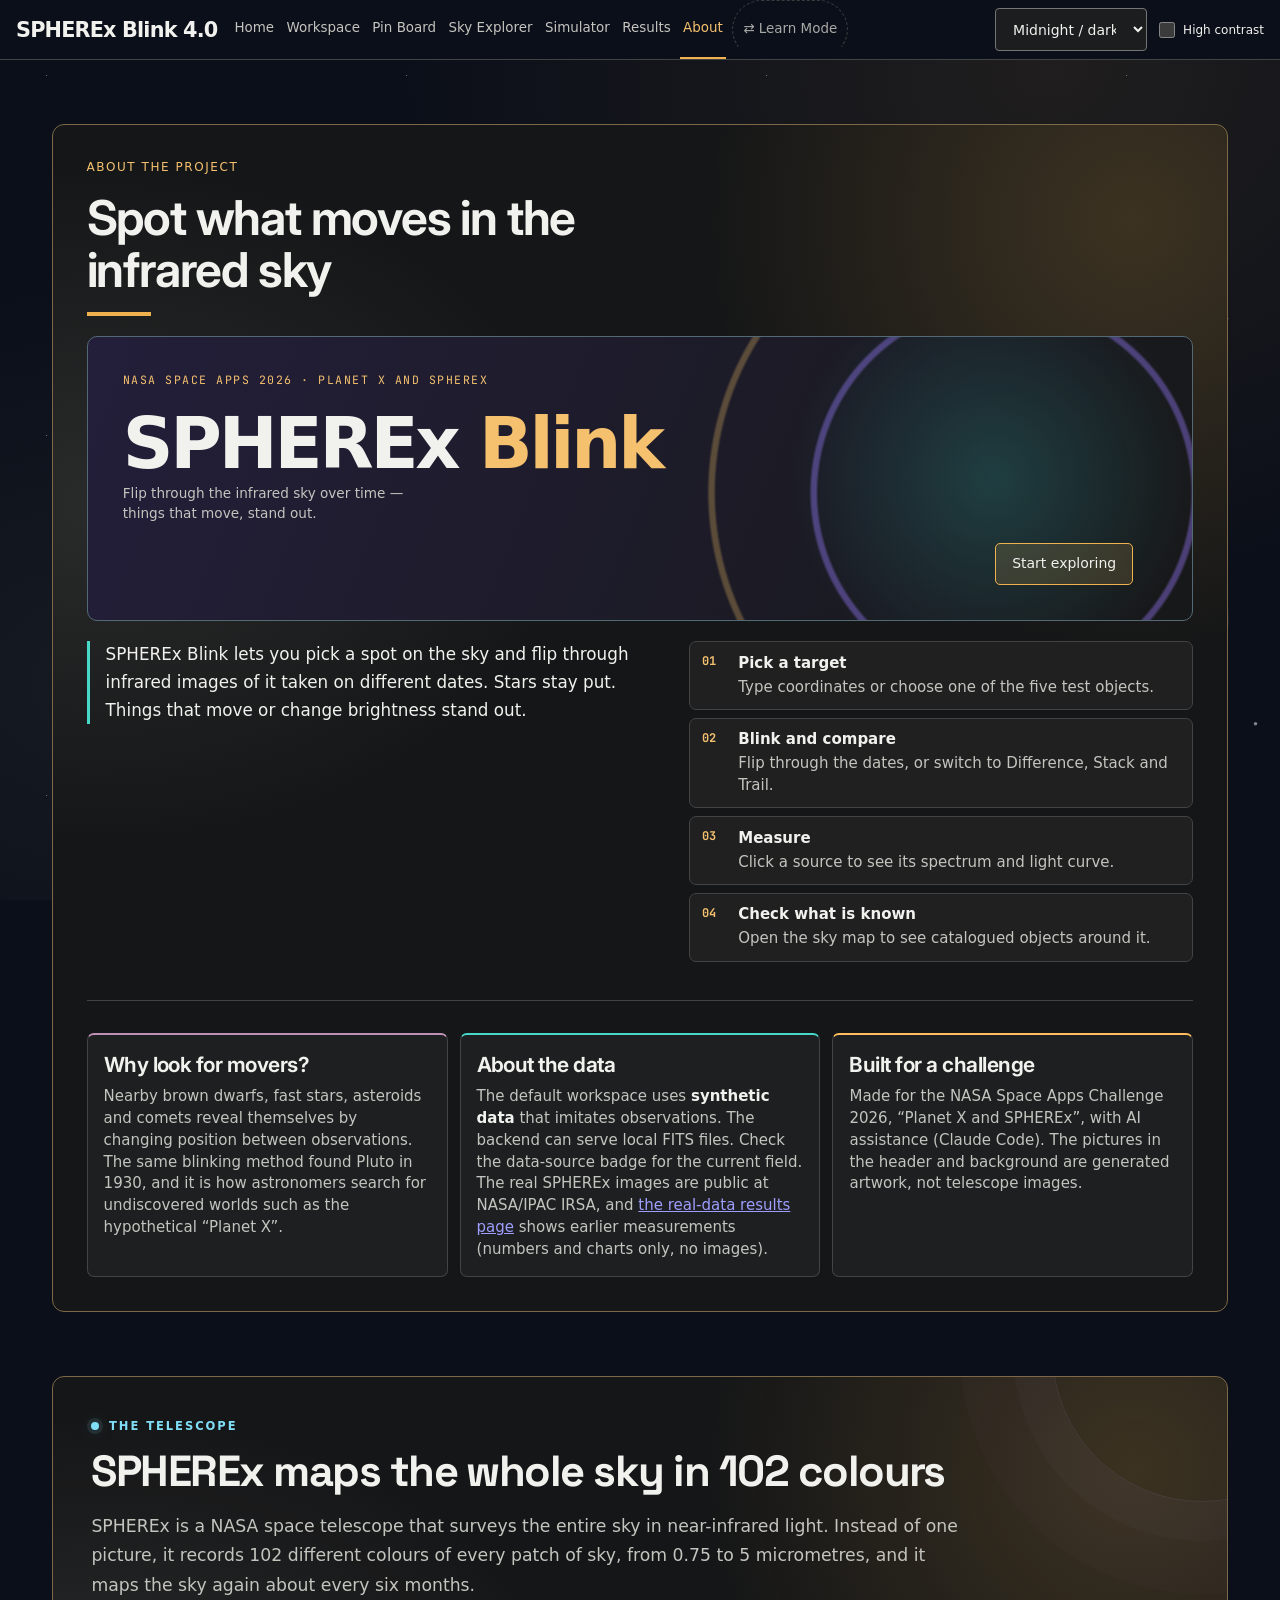
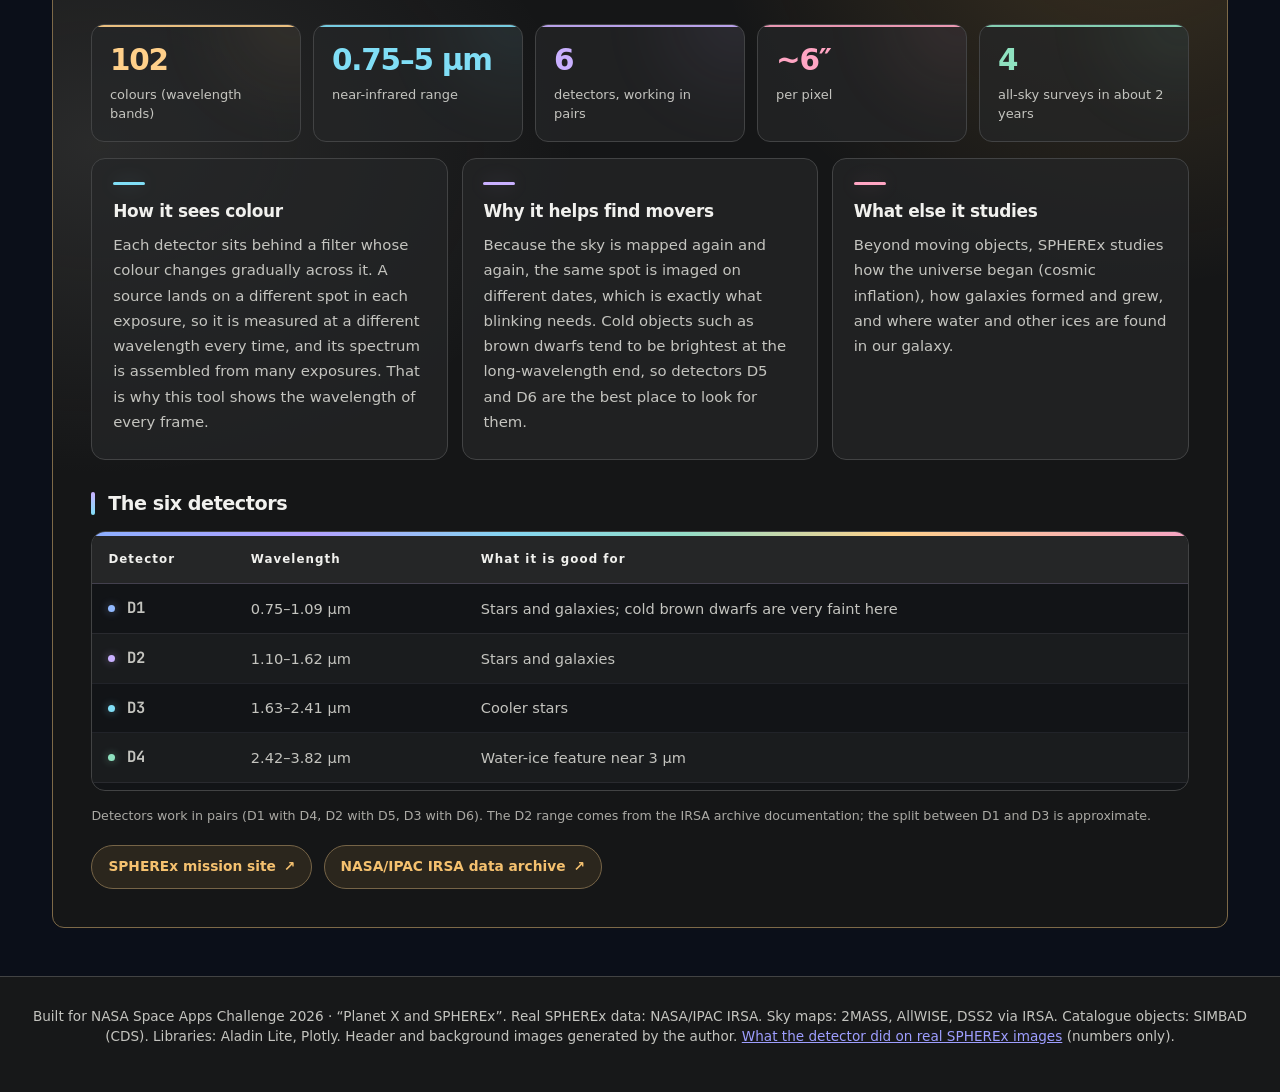
==== commit 1acc04ca: "Sync Matei's main and retain Workspace improvements" ====
--- a/frontend/about.html
+++ b/frontend/about.html
@@ -10,10 +10,11 @@
   <link rel="preconnect" href="https://fonts.googleapis.com">
   <link rel="preconnect" href="https://fonts.gstatic.com" crossorigin>
   <link href="https://fonts.googleapis.com/css2?family=Inter:wght@400;500;600;700&family=JetBrains+Mono:wght@400;500&family=Oswald:wght@500;700&family=Space+Grotesk:wght@500;700&display=swap" rel="stylesheet">
-  <link rel="stylesheet" href="css/styles.css?v=22">
+  <link rel="stylesheet" href="css/styles.css?v=27">
   <link rel="stylesheet" href="css/instrument.css?v=3">
   <link rel="stylesheet" href="css/contact-sheet.css?v=25">
   <link rel="stylesheet" href="css/telescope-redesign.css?v=1">
+  <link rel="stylesheet" href="css/about-theme.css">
 </head>
 <body>
   <a class="skip-link" href="#about">Skip to About</a>
@@ -78,6 +79,15 @@
         <li><b>~6&Prime;</b><span>per pixel</span></li>
         <li><b>4</b><span>all-sky surveys in about 2 years</span></li>
       </ul>
+      <section class="telescope-spectrum" id="detector-band" aria-labelledby="detector-band-title" hidden>
+        <h3 id="detector-band-title">Explore the detector bands</h3>
+        <div class="detector-band-axis" aria-hidden="true"><span>0.75 µm</span><span>5.00 µm</span></div>
+        <div class="detector-band-strip" id="detector-band-strip" role="group" aria-label="Detectors from shorter to longer wavelengths"></div>
+        <div class="detector-band-details">
+          <p id="detector-band-range" role="status"></p>
+          <a class="btn btn-small" id="detector-band-demo">Open Barnard’s Star (synthetic demo)</a>
+        </div>
+      </section>
       <div class="info-cols">
         <div>
           <h3>How it sees colour</h3>
@@ -116,5 +126,6 @@
     <p>Built for NASA Space Apps Challenge 2026 · “Planet X and SPHEREx”. Real SPHEREx data: NASA/IPAC IRSA. Sky maps: 2MASS, AllWISE, DSS2 via IRSA. Catalogue objects: SIMBAD (CDS). Libraries: Aladin Lite, Plotly. Header and background images generated by the author. <a href="results.html">What the detector did on real SPHEREx images</a> (numbers only).</p>
   </footer>
   <script type="module" src="js/features/highContrast.js"></script>
+  <script type="module" src="js/detectorBand.js"></script>
 </body>
-</html>+</html>
--- a/frontend/css/styles.css
+++ b/frontend/css/styles.css
@@ -504,6 +504,19 @@
 }
 .compare-controls label { display: grid; gap: .2rem; min-width: 0; font-size: .78rem; color: var(--text-muted); }
 .compare-controls select { width: 100%; min-width: 0; text-overflow: ellipsis; }
+.compare-controls .compare-split { grid-column: 1 / -1; }
+.compare-split > span { display: flex; justify-content: space-between; }
+.compare-split input { width: 100%; margin: 0; }
+.compare-handle {
+  position: absolute; z-index: 1; top: 50%; left: clamp(16px, var(--split, 50%), calc(100% - 16px));
+  transform: translate(-50%, -50%); display: grid; place-items: center;
+  width: 40px; height: 44px; cursor: ew-resize; touch-action: none; user-select: none;
+}
+.compare-handle span {
+  display: grid; place-items: center; width: 32px; height: 32px;
+  border: 1px solid var(--text); border-radius: 50%;
+  background: var(--bg); color: var(--text); font-weight: 700; pointer-events: none;
+}
 @media (max-width: 560px) { .compare-controls { grid-template-columns: 1fr; } }
 
 #blink-canvas { cursor: crosshair; }
@@ -702,6 +715,23 @@
   background: rgb(var(--bg-rgb) / .86); color: var(--text); font-size: .8rem; line-height: 1.35; font-variant-numeric: tabular-nums;
 }
 .sky-readout:empty { display: none; }
+.sky-cursor-coordinates {
+  position: absolute;
+  z-index: 7;
+  max-width: min(320px, calc(100% - 16px));
+  padding: 6px 9px;
+  border: 1px solid rgb(var(--accent-rgb) / .65);
+  border-radius: 8px;
+  color: #fff;
+  background: rgb(6 12 23 / .95);
+  box-shadow: 0 8px 22px rgb(0 0 0 / .5);
+  font: 11px/1.45 var(--font-mono);
+  font-variant-numeric: tabular-nums;
+  pointer-events: none;
+}
+.sky-cursor-coordinates[hidden] { display: none; }
+
+
 
 /* Full-screen map: the frame (controls + map + status line) fills the screen.
    `is-fullscreen` = real Fullscreen API or CSS fallback; `is-fallback` = CSS fallback only (see fullscreen.js). */
@@ -979,6 +1009,43 @@
 .det-table td { color: var(--text); }
 .det-table td:first-child { font-family: var(--display); font-weight: 700; color: var(--accent-hi); }
 .det-table td:last-child { color: var(--text-muted); }
+.telescope-spectrum {
+  margin-block: 1.2rem;
+  padding: clamp(.75rem, 2vw, 1.25rem);
+  border: 1px solid var(--border);
+  border-radius: var(--radius-sm);
+  background: var(--raised);
+}
+.detector-band-axis, .detector-band-details {
+  display: flex;
+  justify-content: space-between;
+  gap: .5rem;
+  align-items: center;
+}
+.detector-band-axis { color: var(--text-muted); font-size: .8rem; margin-bottom: .3rem; }
+.detector-band-strip {
+  display: flex;
+  gap: 2px;
+  margin-bottom: .85rem;
+}
+.detector-band-strip button {
+  flex: var(--band-width) 1 0;
+  min-width: 32px;
+  min-height: 44px;
+  padding-inline: .12rem;
+  border: 1px solid var(--border);
+  background: rgb(var(--accent-rgb) / var(--band-tint));
+  color: var(--text);
+  font: inherit;
+  font-weight: 700;
+  cursor: pointer;
+}
+.detector-band-strip button:is(:hover, [aria-pressed="true"]) {
+  border-color: var(--accent);
+  box-shadow: inset 0 -3px var(--accent);
+}
+.detector-band-details { flex-wrap: wrap; }
+.detector-band-details p { margin: 0; color: var(--text); }
 .info-note { font-size: .8rem !important; margin-top: .6rem !important; }
 .info-links { display: flex; flex-wrap: wrap; gap: .8rem; margin-top: 1rem; }
 .info-links a { padding: .5rem .9rem; border: 1px solid var(--border); color: var(--text); text-decoration: none; font-weight: 500; }
@@ -1459,7 +1526,13 @@
 .mission-why { padding: 8px 10px; border-radius: 10px; background: rgb(var(--accent-rgb) / .08); }
 
 /* ---------- the object finder's candidate cards (main.js renderMovers) ---------- */
-.mover-list { gap: .6rem; }
+#mover-list { grid-template-columns: repeat(auto-fit, minmax(min(100%, 260px), 1fr)); gap: .85rem; }
+#mover-list .mover-item { height: 100%; }
+.mover-sort { display: flex; flex-wrap: wrap; gap: .45rem; align-items: center; }
+.mover-preview {
+  display: block; align-self: center; width: min(100%, 144px); height: auto;
+  border: 1px solid var(--border); border-radius: var(--radius-sm); image-rendering: pixelated;
+}
 #mover-list .mover-item { display: flex; flex-direction: column; align-items: stretch; gap: .45rem; text-align: left; padding: .8rem .9rem; border-radius: var(--radius-sm);
   background: linear-gradient(150deg, rgb(var(--accent-rgb) / .08), transparent 55%), var(--raised); transition: border-color .2s, box-shadow .2s, transform .15s; }
 #mover-list .mover-item:hover { transform: translateY(-1px); box-shadow: 0 8px 22px -12px rgb(0 0 0 / .6); }
@@ -1505,6 +1578,23 @@
 .pb-zoom-level { font: 11px var(--font-mono); color: #ffffffc0; }
 .pb-fullscreen { position: absolute; top: 10px; left: 10px; padding: 6px 12px; border-radius: 999px; border: 1px solid rgb(255 255 255 / .18); background: rgb(5 8 15 / .7); color: #fff; font: inherit; font-size: .82rem; cursor: pointer; backdrop-filter: blur(6px); }
 .pb-readout { position: absolute; left: 10px; bottom: 8px; margin: 0; padding: 3px 10px; border-radius: 999px; background: rgb(5 8 15 / .7); color: #ffffffd0; font: 11px var(--font-mono); pointer-events: none; max-width: calc(100% - 20px); }
+.pb-hover-coords {
+  position: absolute;
+  z-index: 6;
+  max-width: min(310px, calc(100% - 16px));
+  padding: 7px 10px;
+  border: 1px solid rgb(var(--accent-rgb) / .65);
+  border-radius: 9px;
+  color: #fff;
+  background: rgb(6 12 23 / .96);
+  box-shadow: 0 8px 22px rgb(0 0 0 / .5);
+  font: 11px/1.5 var(--font-mono);
+  pointer-events: none;
+}
+.pb-hover-coords[hidden] { display: none; }
+.pb-hover-coords span { display: block; overflow-wrap: anywhere; }
+.pb-hover-coords small { display: block; margin-top: 2px; color: #ffd18b; font-size: 10px; }
+
 .pb-map-wrap:fullscreen, .pb-map-wrap.is-expanded { display: grid; place-items: center; background: #05080f; border-radius: 0; }
 .pb-map-wrap.is-expanded { position: fixed; inset: 0; z-index: 2000; }
 .pb-map-wrap:fullscreen .pin-map, .pb-map-wrap.is-expanded .pin-map { width: 100vw; height: 100vh; aspect-ratio: auto; }
@@ -1542,3 +1632,52 @@
 .ws-toc-title { font-weight: 700; font-size: .85rem; margin-right: .4rem; color: var(--text-muted); text-transform: uppercase; letter-spacing: .06em; }
 .ws-toc a { padding: .3rem .75rem; border-radius: 999px; border: 1px solid var(--border); background: var(--raised); color: var(--text); text-decoration: none; font-size: .85rem; }
 .ws-toc a:hover { border-color: var(--accent); }
+
+/* ---------- Predicting objects (features/predictView.js): chart first, few words ---------- */
+#predict { grid-column: 1 / -1; }
+.pr-head { display: flex; flex-wrap: wrap; align-items: flex-end; justify-content: space-between; gap: .3rem 1.5rem; margin-bottom: .8rem; }
+.pr-head h2 { margin: 0; }
+.pr-kicker { margin: 0; font: .72rem var(--font-mono); letter-spacing: .12em; text-transform: uppercase; color: var(--accent-text); }
+.pr-lead { margin: 0; color: var(--text-muted); }
+.pr-body { display: grid; grid-template-columns: minmax(0, 1fr) minmax(15rem, 18rem); gap: 1rem; align-items: start; }
+.pr-chart { width: 100%; height: auto; display: block; border-radius: var(--radius-sm); border: 1px solid var(--border); background: #070b18; }
+.pr-bg { fill: #070b18; }
+.pr-grid { stroke: #ffffff14; } .pr-axis { stroke: #ffffff33; }
+.pr-lbl { fill: #c9d6ff; font: 11px var(--font-mono); } .pr-faint { fill: #c9d6ff80; }
+.pr-empty { fill: #e8ebf2; font: 600 15px var(--font-body); } .pr-empty-sub { fill: #c9d6ff99; font: 12px var(--font-body); }
+.pr-cone { fill: #7cc6fe; fill-opacity: .14; stroke: #7cc6fe; stroke-opacity: .35; stroke-dasharray: 3 4; }
+.pr-sigma { fill: #7cc6fe; fill-opacity: .16; stroke: #7cc6fe; stroke-width: 1.5; }
+.pr-fit { stroke: #e8ebf2; stroke-opacity: .55; stroke-width: 2; }
+.pr-future { stroke: #f2c14e; stroke-width: 2.5; stroke-dasharray: 7 6; }
+.pr-past { fill: #e8ebf2; } .pr-tick { fill: #f2c14e; fill-opacity: .8; }
+.pr-ref { fill: #fff; stroke: #070b18; stroke-width: 2; }
+.pr-target circle { fill: #f2c14e; stroke: #fff; stroke-width: 2; } .pr-target path { stroke: #f2c14e; stroke-width: 2; }
+.pr-target-lbl { fill: #f2c14e; }
+.pr-side { display: grid; gap: .7rem; }
+.pr-horizons { display: flex; flex-wrap: wrap; gap: .35rem; }
+.pr-chip { min-height: 32px; padding: .3rem .75rem; border-radius: 999px; border: 1px solid var(--border); background: var(--raised); color: var(--text); font: 600 .82rem var(--font-body); cursor: pointer; }
+.pr-chip[aria-pressed="true"] { background: var(--accent); border-color: var(--accent); color: var(--on-accent, #fff); }
+.pr-slider-label { font-size: .78rem; color: var(--text-muted); }
+#predict-days { width: 100%; accent-color: var(--accent); }
+.pr-stats { display: grid; grid-template-columns: 1fr 1fr; gap: .5rem; margin: 0; }
+.pr-stats div { padding: .55rem .7rem; border-radius: var(--radius-sm); background: var(--raised); border: 1px solid var(--border); }
+.pr-stats dt { font-size: .7rem; text-transform: uppercase; letter-spacing: .06em; color: var(--text-muted); }
+.pr-stats dd { margin: .15rem 0 0; font: 600 .95rem var(--font-mono); }
+.pr-leave { margin: 0; padding: .45rem .7rem; border-radius: 999px; font-size: .8rem; background: rgb(var(--warn-rgb) / .12); border: 1px solid var(--warn); }
+.pr-note { margin: .8rem 0 0; font-size: .82rem; color: var(--text-muted); display: flex; flex-wrap: wrap; gap: .4rem 1rem; justify-content: space-between; }
+.pr-legend { display: inline-flex; flex-wrap: wrap; align-items: center; gap: .3rem .7rem; }
+.pr-legend i { display: inline-block; width: 14px; height: 3px; margin-right: .25rem; vertical-align: middle; border-radius: 2px; }
+.k-past { background: #e8ebf2; height: 8px !important; width: 8px !important; border-radius: 50% !important; }
+.k-fit { background: #e8ebf2aa; } .k-future { background: repeating-linear-gradient(90deg, #f2c14e 0 5px, transparent 5px 8px); } .k-sigma { background: #7cc6fe66; height: 10px !important; }
+#predict.is-empty .pr-side { opacity: .55; pointer-events: none; }
+@media (max-width: 900px) { .pr-body { grid-template-columns: 1fr; } }
+
+/* Zoom of the forecast chart (predictView.js): wheel, double-click, drag to pan, + / − / 0 keys. */
+.pr-chart-wrap { position: relative; min-width: 0; }
+.pr-chart-wrap .pr-chart { touch-action: none; cursor: zoom-in; }
+.pr-chart.is-dragging { cursor: grabbing; }
+.pr-zoom { position: absolute; right: 10px; bottom: 10px; display: flex; align-items: center; gap: 4px; padding: 3px; border: 1px solid var(--border); border-radius: var(--radius-sm, 4px); background: var(--surface); }
+.pr-zoom button { min-width: 30px; min-height: 30px; padding: 0 8px; border: 1px solid var(--control-border); border-radius: 3px; background: var(--field); color: var(--text); font: 600 .9rem/1 var(--font-body); cursor: pointer; }
+.pr-zoom button:hover { border-color: var(--accent); }
+.pr-zoom span { min-width: 3ch; text-align: center; color: var(--text-muted); font-size: .8rem; }
+.predict.is-empty .pr-zoom { display: none; }
--- a/frontend/css/contact-sheet.css
+++ b/frontend/css/contact-sheet.css
@@ -62,10 +62,6 @@
 .view-toolbar .mode-switch label { flex: 0 1 auto; min-width: 0; }
 .view-toolbar .mode-switch span { min-width: 0; padding: 7px 12px; white-space: nowrap; }
 .view-toolbar .mode-help { width: 100%; max-width: none; min-width: 0; min-height: 0; margin: 0; padding: 2px 0 5px; text-align: left; font-size: .82rem; line-height: 1.5; }
-.colour-controls { grid-template-columns: minmax(10rem,14rem) minmax(0,1fr); align-items: center; max-width: none; margin: 0 12px .7rem; }
-.colour-controls label { align-content: start; }
-.colour-statuses { display: flex; flex-wrap: wrap; align-items: center; gap: .3rem .8rem; min-width: 0; color: var(--text-muted); font-size: .82rem; line-height: 1.45; }
-.colour-statuses span { min-width: 0; }
 .image-well { background: #050607; border-block: 1px solid var(--border); }
 #workspace .image-well .stage { width: min(100%, max(24rem, 65svh), 54rem); max-width: none; border: 0; border-radius: 0; box-shadow: none; }
 .stage-tools { flex-direction: column; }
@@ -169,7 +165,6 @@
   #workspace .panel { padding: 12px; }
   #workspace .player { padding: 0; }
   #workspace .image-well .stage { width: 100%; }
-  .colour-controls { grid-template-columns: minmax(0,1fr); }
 }
 @media (pointer: coarse) {
   html[data-theme] :is(.btn,.chip,.mode-switch span,.panel-toggle) { min-height: 44px; }
--- a/frontend/css/about-theme.css
+++ b/frontend/css/about-theme.css
@@ -0,0 +1,79 @@
+/* Keep the project story and telescope card on the same selected site theme. */
+html[data-theme]:not([data-contrast="high"]) #about.info-aside {
+  border: 0;
+  border-radius: 0;
+  background: transparent;
+  overflow: visible;
+}
+
+html[data-theme]:not([data-contrast="high"]) #about .info-box,
+html[data-theme]:not([data-contrast="high"]) #telescope .info-box {
+  --tel-ink: var(--text);
+  --tel-secondary: var(--text-muted);
+  --tel-minor: var(--text-faint);
+  --tel-border: var(--border);
+  color: var(--text);
+  border: 1px solid color-mix(in srgb, var(--accent) 34%, var(--border));
+  border-radius: 12px;
+  background:
+    radial-gradient(ellipse at 92% 8%, color-mix(in srgb, var(--accent) 18%, transparent), transparent 28%),
+    radial-gradient(ellipse at 4% 32%, color-mix(in srgb, rgb(var(--alt-rgb)) 11%, transparent), transparent 30%),
+    var(--surface);
+  box-shadow: none;
+}
+
+html[data-theme]:not([data-contrast="high"]) #telescope h2,
+html[data-theme]:not([data-contrast="high"]) #telescope h3,
+html[data-theme]:not([data-contrast="high"]) #telescope .det-table th {
+  color: var(--text);
+}
+
+html[data-theme]:not([data-contrast="high"]) #telescope p.info-lead,
+html[data-theme]:not([data-contrast="high"]) #telescope .det-table td {
+  color: var(--text-muted);
+}
+
+html[data-theme]:not([data-contrast="high"]) #telescope .stats li,
+html[data-theme]:not([data-contrast="high"]) #telescope .info-cols > div {
+  background: color-mix(in srgb, var(--raised) 72%, transparent);
+  border-color: var(--border);
+}
+
+html[data-theme]:not([data-contrast="high"]) #telescope .det-table th {
+  background: var(--raised);
+}
+
+html[data-theme]:not([data-contrast="high"]) #telescope .det-table tbody tr:nth-child(even) {
+  background: color-mix(in srgb, var(--raised) 45%, transparent);
+}
+
+html[data-theme]:not([data-contrast="high"]) #telescope .info-links a {
+  color: var(--accent-text);
+  background: color-mix(in srgb, var(--accent) 10%, var(--surface));
+  border-color: color-mix(in srgb, var(--accent) 30%, var(--border));
+}
+
+html[data-theme]:not([data-contrast="high"]) #telescope .info-links a:hover {
+  color: var(--text);
+  background: color-mix(in srgb, var(--accent) 18%, var(--surface));
+}
+
+html[data-contrast="high"] #about.info-aside {
+  border: 0;
+  border-radius: 0;
+  background: transparent;
+  overflow: visible;
+}
+
+html[data-contrast="high"] #about .info-box,
+html[data-contrast="high"] #telescope .info-box {
+  color: #fff;
+  background: #000;
+  border: 1px solid #fff;
+  box-shadow: none;
+}
+
+/* The Telescope card shares the About palette without the separate rainbow top stripe. */
+#telescope .info-box::before {
+  display: none;
+}
